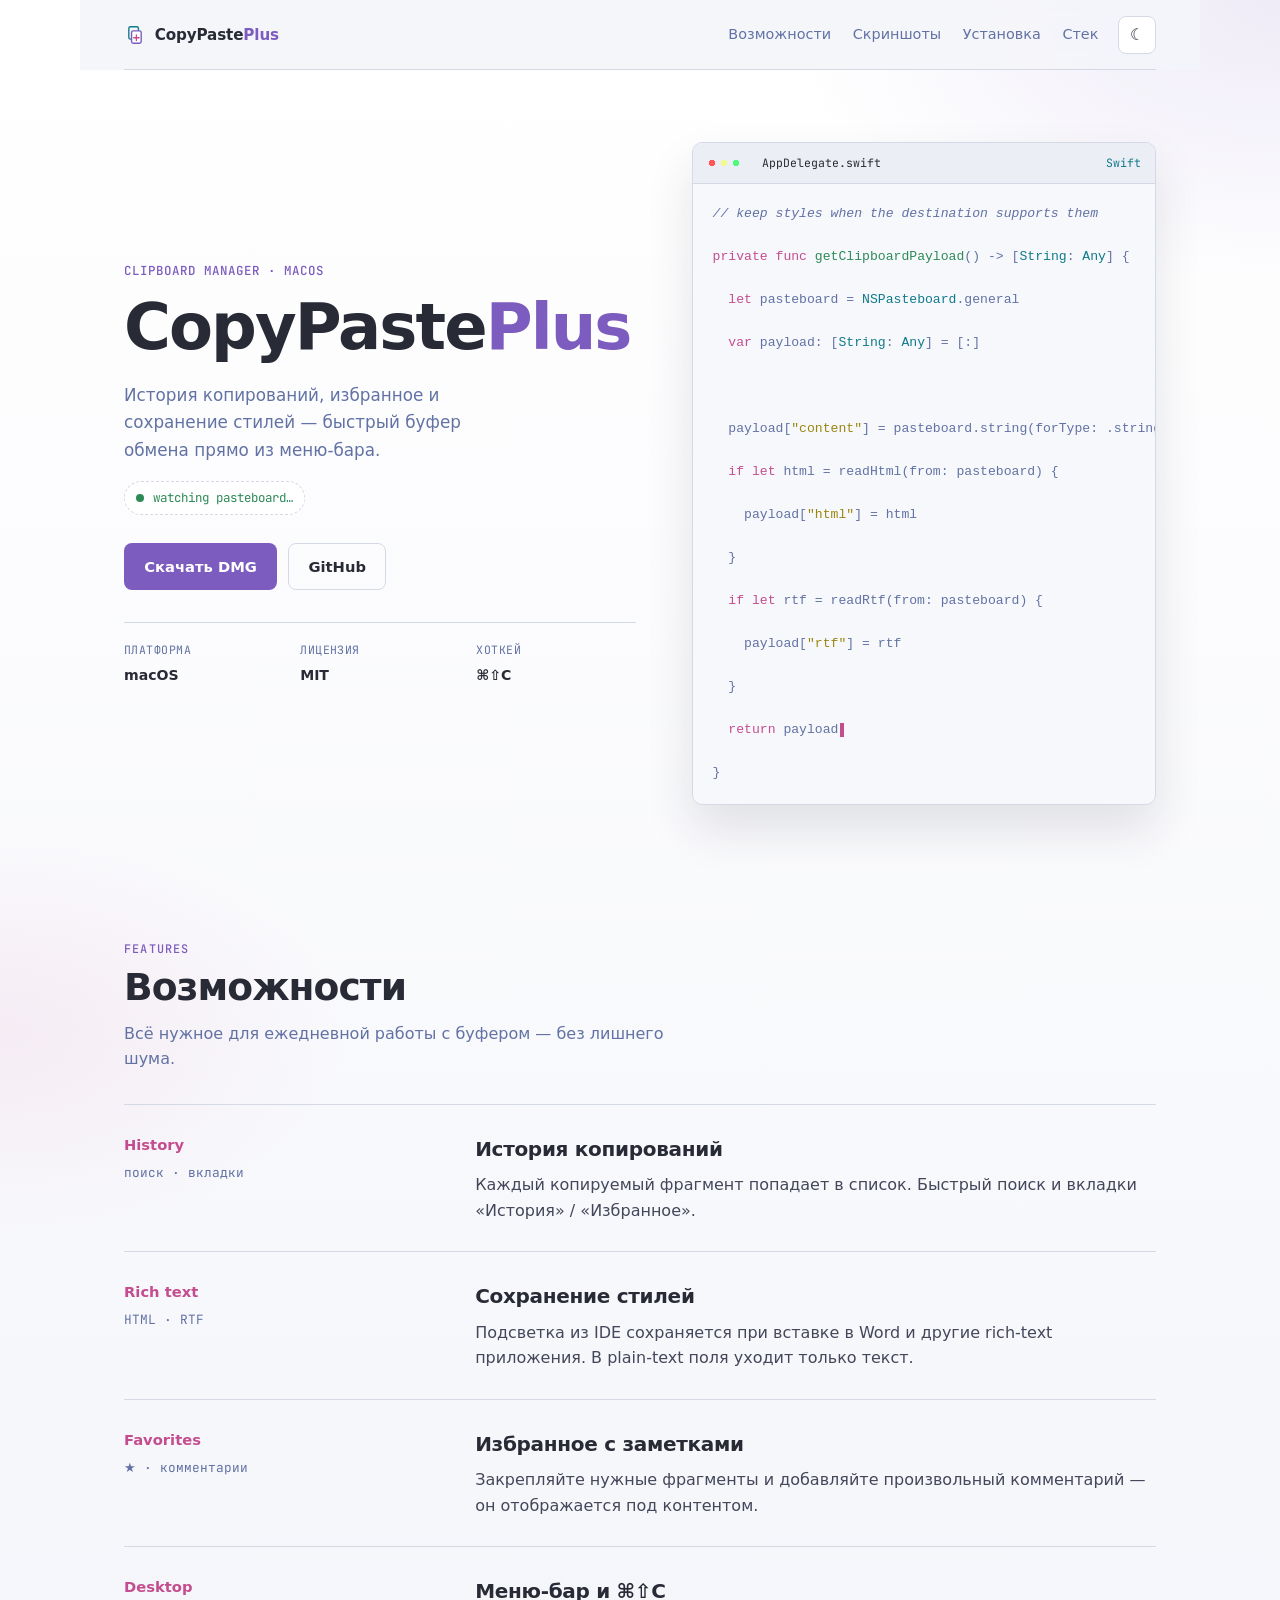
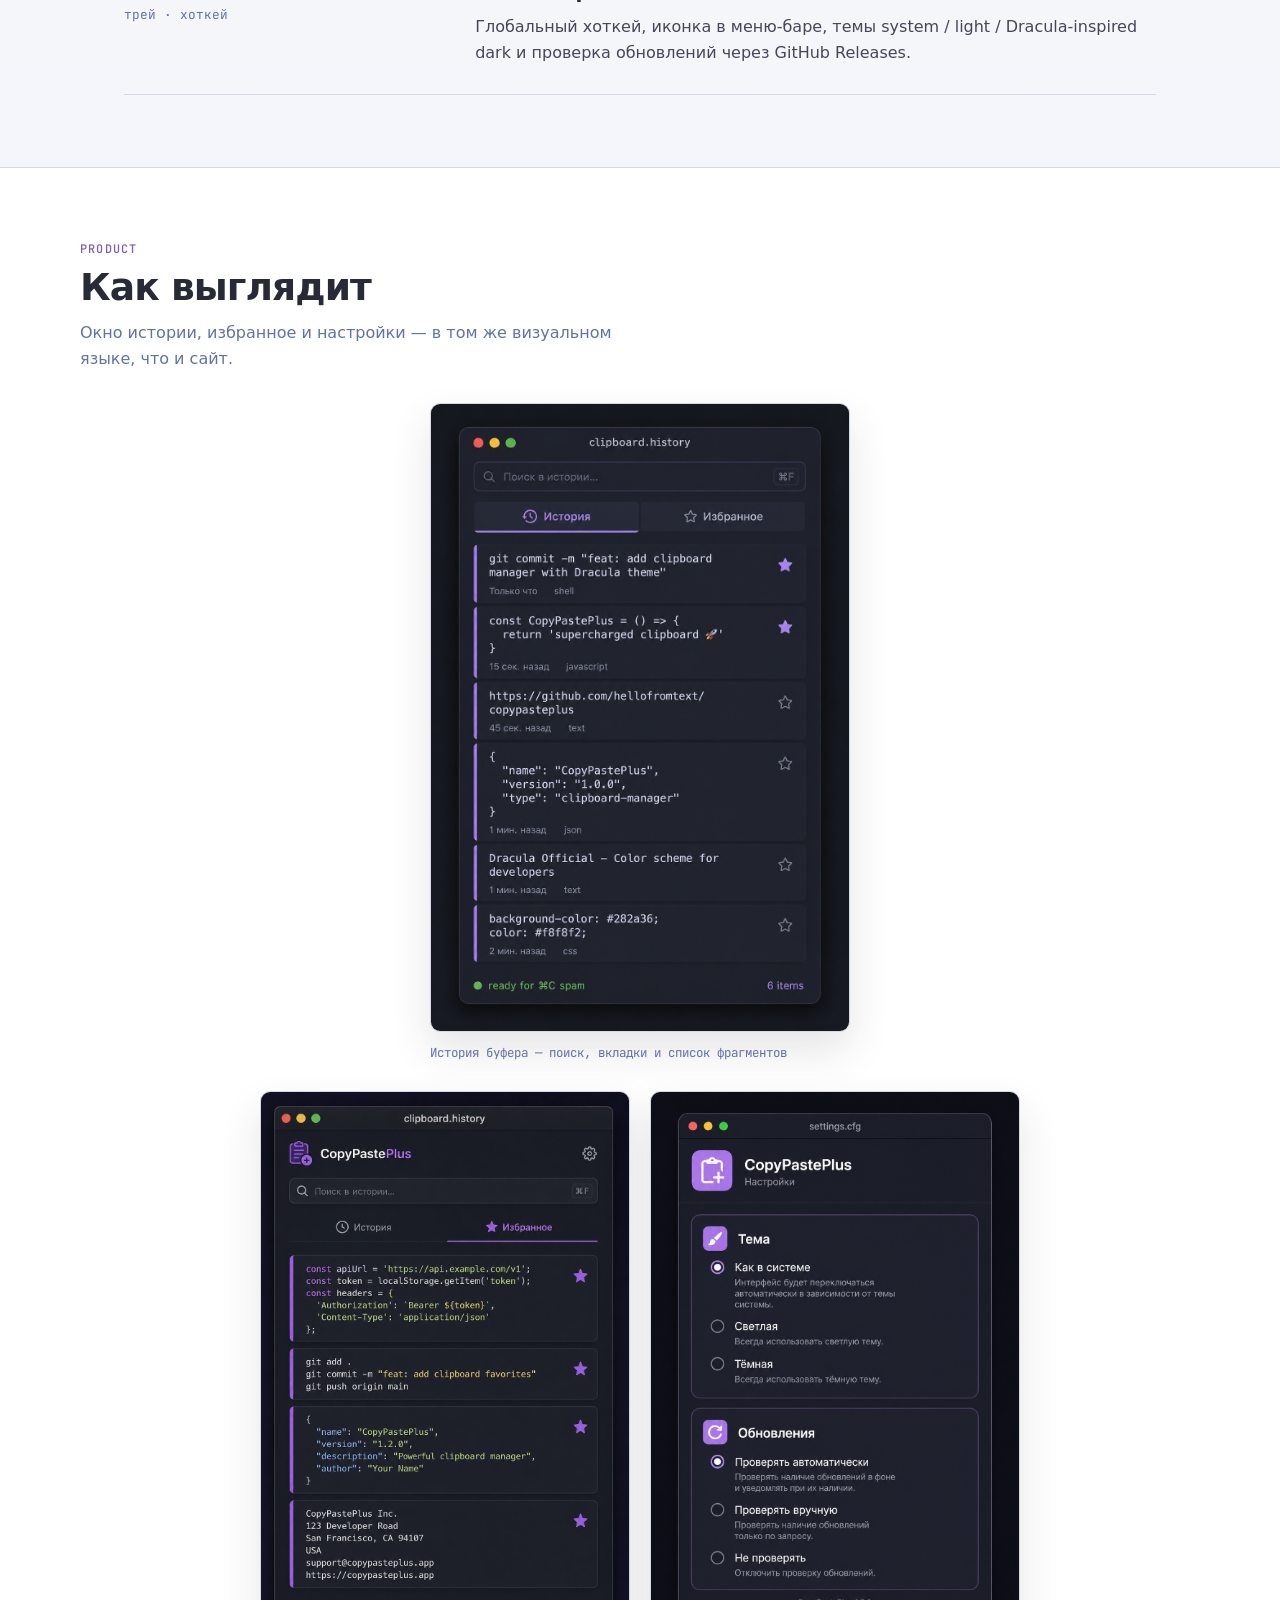
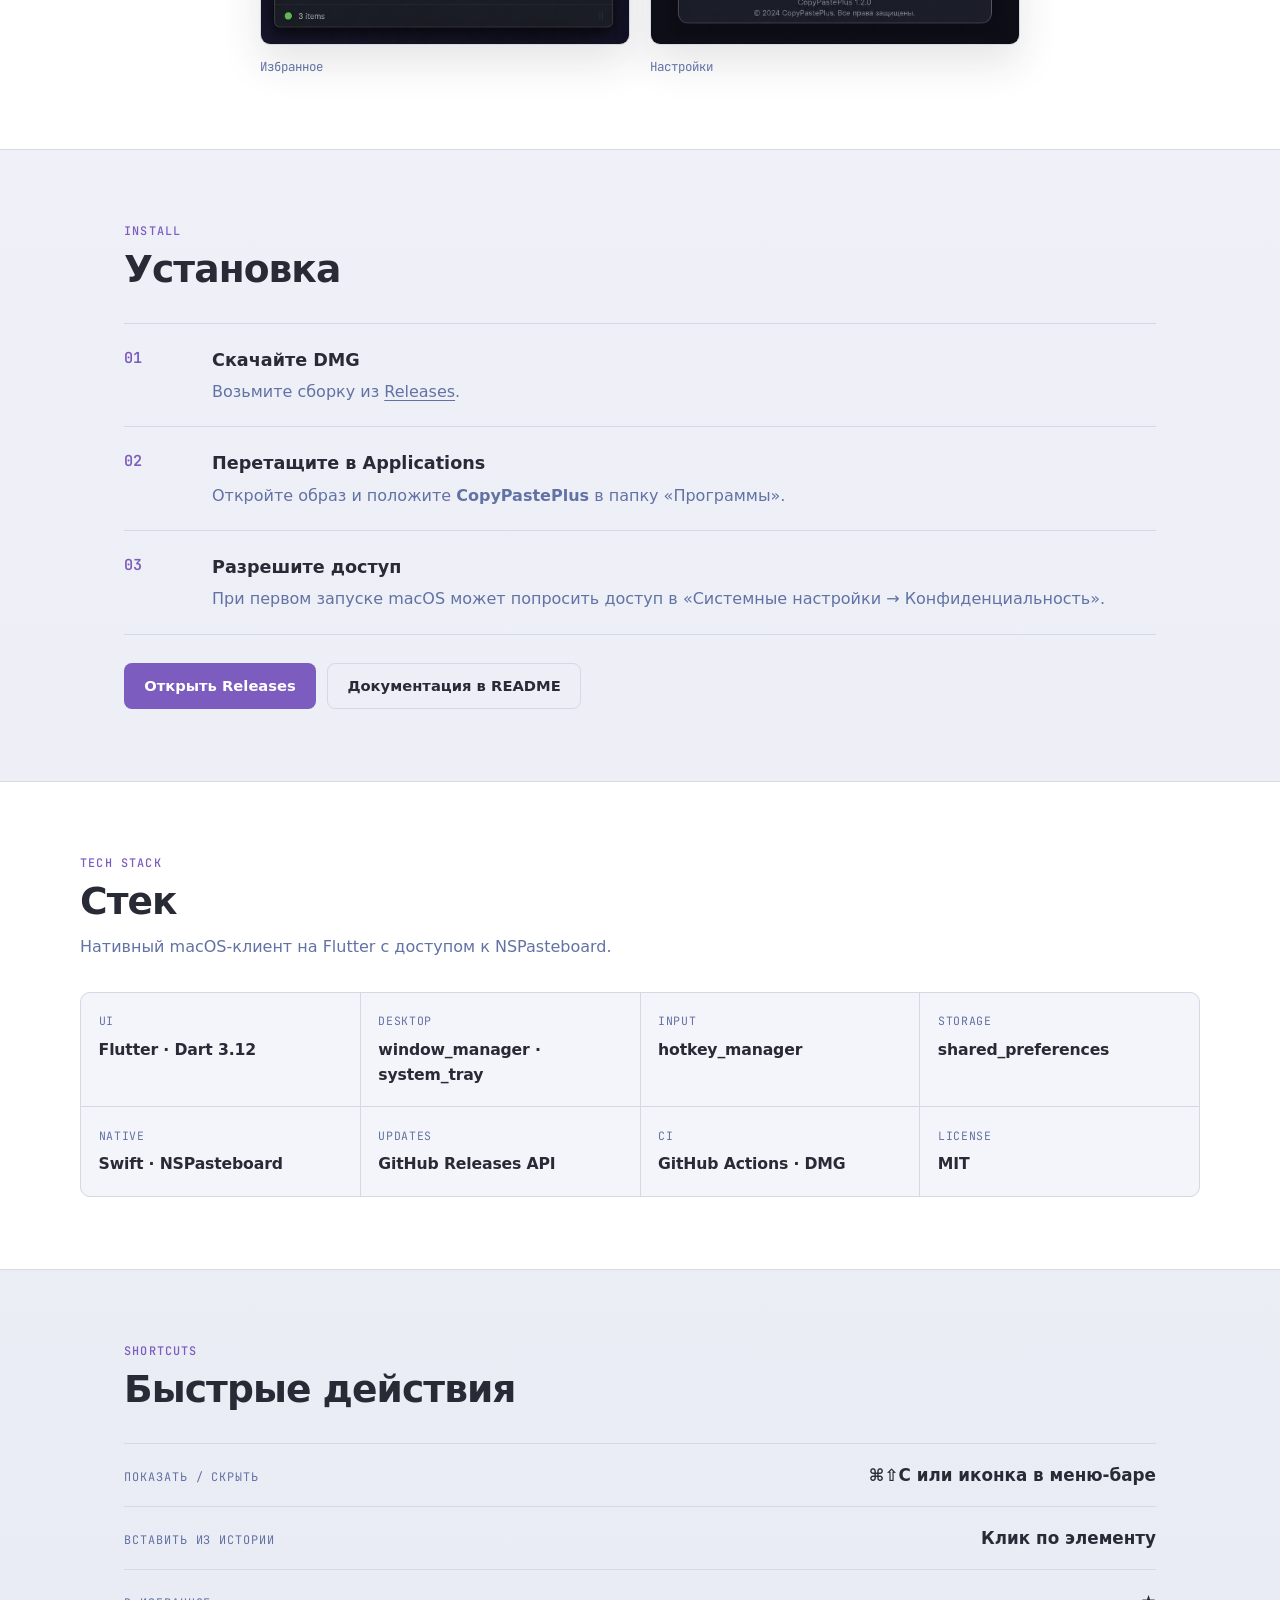
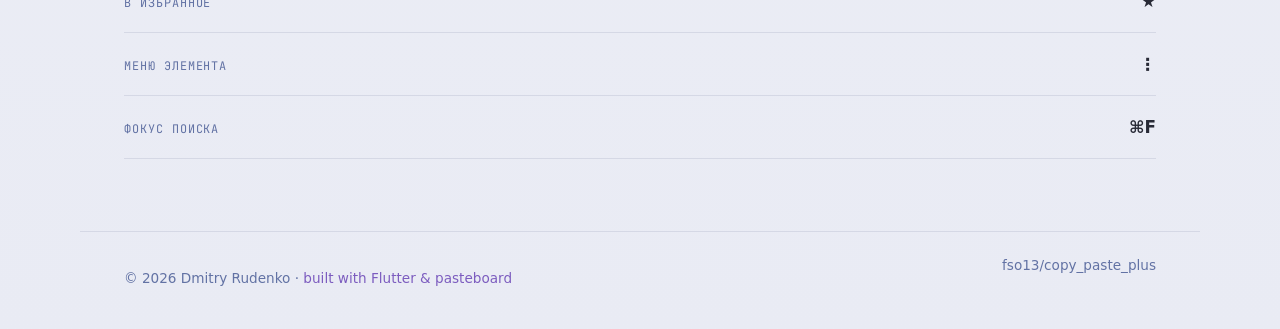
==== docs/index.html @ 1ab0fdf6 "add pages" ====
<!DOCTYPE html>
<html lang="ru">
<head>
  <meta charset="UTF-8" />
  <meta name="viewport" content="width=device-width, initial-scale=1.0" />
  <meta name="description" content="CopyPastePlus — менеджер буфера обмена для macOS: история, избранное, стили HTML/RTF, хоткей и трей." />
  <meta name="theme-color" content="#282a36" id="theme-color-meta" />
  <meta property="og:title" content="CopyPastePlus" />
  <meta property="og:description" content="Менеджер буфера обмена для macOS с историей, избранным и сохранением стилей." />
  <meta property="og:image" content="screenshots/app-icon.png" />
  <title>CopyPastePlus — clipboard manager for macOS</title>
  <script>
    (() => {
      const saved = localStorage.getItem("theme");
      const prefersLight = window.matchMedia("(prefers-color-scheme: light)").matches;
      const theme = saved === "light" || saved === "dark" ? saved : prefersLight ? "light" : "dark";
      document.documentElement.setAttribute("data-theme", theme);
    })();
  </script>
  <link rel="preconnect" href="https://resources.jetbrains.com" crossorigin />
  <link rel="preconnect" href="https://fonts.googleapis.com" />
  <link rel="preconnect" href="https://fonts.gstatic.com" crossorigin />
  <link href="https://fonts.googleapis.com/css2?family=JetBrains+Mono:wght@400;500&display=swap" rel="stylesheet" />
  <link rel="icon" href="screenshots/app-icon.png" type="image/png" />
  <link rel="stylesheet" href="styles.css" />
</head>
<body>
  <header class="site-header">
    <a class="logo" href="#top" aria-label="CopyPastePlus">
      <span class="logo-mark" aria-hidden="true">
        <svg viewBox="0 0 32 32" width="22" height="22" fill="none">
          <rect x="7" y="4" width="14" height="18" rx="2.5" stroke="currentColor" stroke-width="2"/>
          <rect x="11" y="10" width="14" height="18" rx="2.5" fill="var(--bg-elevated)" stroke="var(--accent)" stroke-width="2"/>
          <path d="M18 16v8M14 20h8" stroke="var(--accent-pink)" stroke-width="2" stroke-linecap="round"/>
        </svg>
      </span>
      <span class="logo-text">CopyPaste<span class="logo-plus">Plus</span></span>
    </a>
    <div class="header-actions">
      <nav class="nav" aria-label="Основная навигация">
        <a href="#features">Возможности</a>
        <a href="#screens">Скриншоты</a>
        <a href="#install">Установка</a>
        <a href="#stack">Стек</a>
      </nav>
      <button type="button" class="theme-toggle" id="theme-toggle" aria-label="Переключить тему" title="Тема">
        <span class="theme-toggle__icon theme-toggle__icon--sun" aria-hidden="true">☀</span>
        <span class="theme-toggle__icon theme-toggle__icon--moon" aria-hidden="true">☾</span>
      </button>
    </div>
  </header>

  <main id="top">
    <section class="hero" aria-label="CopyPastePlus">
      <div class="hero-copy">
        <p class="hero-role">Clipboard manager · macOS</p>
        <h1 class="hero-name" data-text="CopyPastePlus">
          CopyPaste<span class="hero-plus">Plus</span>
        </h1>
        <p class="hero-lead">
          История копирований, избранное и сохранение стилей — быстрый буфер обмена
          прямо из меню-бара.
        </p>
        <p class="hero-status" aria-live="polite">
          <span class="status-dot" aria-hidden="true"></span>
          <span id="status-text">watching pasteboard…</span>
        </p>
        <div class="hero-actions">
          <a class="btn btn-primary" href="https://github.com/fso13/copy_paste_plus/releases/latest">
            Скачать DMG
          </a>
          <a class="btn btn-ghost" href="https://github.com/fso13/copy_paste_plus" target="_blank" rel="noopener noreferrer">
            GitHub
          </a>
        </div>
        <ul class="hero-meta">
          <li><span>Платформа</span><strong>macOS</strong></li>
          <li><span>Лицензия</span><strong>MIT</strong></li>
          <li><span>Хоткей</span><strong>⌘⇧C</strong></li>
        </ul>
      </div>

      <aside class="hero-panel" aria-hidden="true">
        <div class="panel-bar">
          <span class="panel-dots"></span>
          <span class="panel-file">AppDelegate.swift</span>
          <span class="panel-lang">Swift</span>
        </div>
        <pre class="hero-code"><code><span class="c-line"><span class="c-cmt">// keep styles when the destination supports them</span></span>
<span class="c-line"><span class="c-kw">private func</span> <span class="c-fn">getClipboardPayload</span>() -&gt; [<span class="c-type">String</span>: <span class="c-type">Any</span>] {</span>
<span class="c-line">  <span class="c-kw">let</span> pasteboard = <span class="c-type">NSPasteboard</span>.general</span>
<span class="c-line">  <span class="c-kw">var</span> payload: [<span class="c-type">String</span>: <span class="c-type">Any</span>] = [:]</span>
<span class="c-line"></span>
<span class="c-line">  payload[<span class="c-str">"content"</span>] = pasteboard.string(forType: .string) ?? <span class="c-str">""</span></span>
<span class="c-line">  <span class="c-kw">if let</span> html = readHtml(from: pasteboard) {</span>
<span class="c-line">    payload[<span class="c-str">"html"</span>] = html</span>
<span class="c-line">  }</span>
<span class="c-line">  <span class="c-kw">if let</span> rtf = readRtf(from: pasteboard) {</span>
<span class="c-line">    payload[<span class="c-str">"rtf"</span>] = rtf</span>
<span class="c-line">  }</span>
<span class="c-line">  <span class="c-kw">return</span> payload<span class="c-cursor"></span></span>
<span class="c-line">}</span></code></pre>
      </aside>
    </section>

    <section id="features" class="section">
      <div class="section-head">
        <p class="eyebrow">Features</p>
        <h2>Возможности</h2>
        <p class="section-lead">Всё нужное для ежедневной работы с буфером — без лишнего шума.</p>
      </div>

      <ol class="timeline">
        <li class="job reveal">
          <div class="job-meta">
            <span class="job-role">History</span>
            <time>поиск · вкладки</time>
          </div>
          <div class="job-body">
            <h3>История копирований</h3>
            <p>Каждый копируемый фрагмент попадает в список. Быстрый поиск и вкладки «История» / «Избранное».</p>
          </div>
        </li>
        <li class="job reveal">
          <div class="job-meta">
            <span class="job-role">Rich text</span>
            <time>HTML · RTF</time>
          </div>
          <div class="job-body">
            <h3>Сохранение стилей</h3>
            <p>Подсветка из IDE сохраняется при вставке в Word и другие rich-text приложения. В plain-text поля уходит только текст.</p>
          </div>
        </li>
        <li class="job reveal">
          <div class="job-meta">
            <span class="job-role">Favorites</span>
            <time>★ · комментарии</time>
          </div>
          <div class="job-body">
            <h3>Избранное с заметками</h3>
            <p>Закрепляйте нужные фрагменты и добавляйте произвольный комментарий — он отображается под контентом.</p>
          </div>
        </li>
        <li class="job reveal">
          <div class="job-meta">
            <span class="job-role">Desktop</span>
            <time>трей · хоткей</time>
          </div>
          <div class="job-body">
            <h3>Меню-бар и ⌘⇧C</h3>
            <p>Глобальный хоткей, иконка в меню-баре, темы system / light / Dracula-inspired dark и проверка обновлений через GitHub Releases.</p>
          </div>
        </li>
      </ol>
    </section>

    <section id="screens" class="section section-shots">
      <div class="section-inner">
        <div class="section-head">
          <p class="eyebrow">Product</p>
          <h2>Как выглядит</h2>
          <p class="section-lead">Окно истории, избранное и настройки — в том же визуальном языке, что и сайт.</p>
        </div>

        <figure class="shot shot-hero reveal">
          <img src="screenshots/main-history.png" alt="Окно истории буфера обмена CopyPastePlus" width="720" height="900" loading="lazy" />
          <figcaption>История буфера — поиск, вкладки и список фрагментов</figcaption>
        </figure>

        <div class="shot-row">
          <figure class="shot reveal">
            <img src="screenshots/favorites.png" alt="Вкладка избранного" width="480" height="600" loading="lazy" />
            <figcaption>Избранное</figcaption>
          </figure>
          <figure class="shot reveal">
            <img src="screenshots/settings.png" alt="Окно настроек" width="480" height="600" loading="lazy" />
            <figcaption>Настройки</figcaption>
          </figure>
        </div>
      </div>
    </section>

    <section id="install" class="section">
      <div class="section-head">
        <p class="eyebrow">Install</p>
        <h2>Установка</h2>
      </div>
      <ol class="install-steps reveal">
        <li>
          <span class="step-num">01</span>
          <div>
            <h3>Скачайте DMG</h3>
            <p>Возьмите сборку из <a href="https://github.com/fso13/copy_paste_plus/releases/latest">Releases</a>.</p>
          </div>
        </li>
        <li>
          <span class="step-num">02</span>
          <div>
            <h3>Перетащите в Applications</h3>
            <p>Откройте образ и положите <strong>CopyPastePlus</strong> в папку «Программы».</p>
          </div>
        </li>
        <li>
          <span class="step-num">03</span>
          <div>
            <h3>Разрешите доступ</h3>
            <p>При первом запуске macOS может попросить доступ в «Системные настройки → Конфиденциальность».</p>
          </div>
        </li>
      </ol>
      <div class="install-actions reveal">
        <a class="btn btn-primary" href="https://github.com/fso13/copy_paste_plus/releases/latest">Открыть Releases</a>
        <a class="btn btn-ghost" href="https://github.com/fso13/copy_paste_plus#readme">Документация в README</a>
      </div>
    </section>

    <section id="stack" class="section section-stack">
      <div class="section-inner">
        <div class="section-head">
          <p class="eyebrow">Tech stack</p>
          <h2>Стек</h2>
          <p class="section-lead">Нативный macOS-клиент на Flutter с доступом к NSPasteboard.</p>
        </div>
        <ul class="stack-grid reveal">
          <li><span>UI</span><strong>Flutter · Dart 3.12</strong></li>
          <li><span>Desktop</span><strong>window_manager · system_tray</strong></li>
          <li><span>Input</span><strong>hotkey_manager</strong></li>
          <li><span>Storage</span><strong>shared_preferences</strong></li>
          <li><span>Native</span><strong>Swift · NSPasteboard</strong></li>
          <li><span>Updates</span><strong>GitHub Releases API</strong></li>
          <li><span>CI</span><strong>GitHub Actions · DMG</strong></li>
          <li><span>License</span><strong>MIT</strong></li>
        </ul>
      </div>
    </section>

    <section id="usage" class="section">
      <div class="section-head">
        <p class="eyebrow">Shortcuts</p>
        <h2>Быстрые действия</h2>
      </div>
      <ul class="contacts reveal">
        <li><span>Показать / скрыть</span><strong>⌘⇧C или иконка в меню-баре</strong></li>
        <li><span>Вставить из истории</span><strong>Клик по элементу</strong></li>
        <li><span>В избранное</span><strong>★</strong></li>
        <li><span>Меню элемента</span><strong>⋮</strong></li>
        <li><span>Фокус поиска</span><strong>⌘F</strong></li>
      </ul>
    </section>
  </main>

  <footer class="site-footer">
    <p>
      © <span id="year"></span> Dmitry Rudenko ·
      <span class="footer-joke">built with Flutter &amp; pasteboard</span>
    </p>
    <a href="https://github.com/fso13/copy_paste_plus" target="_blank" rel="noopener noreferrer">
      fso13/copy_paste_plus
    </a>
  </footer>

  <div id="toast" class="toast" role="status" aria-live="polite" hidden></div>
  <div class="fun-layer" aria-hidden="true">
    <span class="bat b1">🦇</span>
    <span class="bat b2">🦇</span>
  </div>

  <script src="script.js"></script>
</body>
</html>
---- docs/styles.css ----
/* JetBrains Sans — same source as fso13 */
@font-face {
  font-family: "JetBrains Sans";
  src:
    url("https://resources.jetbrains.com/storage/jetbrains-sans/google-fonts/v1.309/webfonts/JetBrainsSans-Regular.woff2") format("woff2"),
    url("https://resources.jetbrains.com/storage/jetbrains-sans/google-fonts/v1.309/webfonts/JetBrainsSans-Regular.woff") format("woff");
  font-weight: 400;
  font-style: normal;
  font-display: swap;
}

@font-face {
  font-family: "JetBrains Sans";
  src:
    url("https://resources.jetbrains.com/storage/jetbrains-sans/google-fonts/v1.309/webfonts/JetBrainsSans-SemiBold.woff2") format("woff2"),
    url("https://resources.jetbrains.com/storage/jetbrains-sans/google-fonts/v1.309/webfonts/JetBrainsSans-SemiBold.woff") format("woff");
  font-weight: 600;
  font-style: normal;
  font-display: swap;
}

@font-face {
  font-family: "JetBrains Sans";
  src:
    url("https://resources.jetbrains.com/storage/jetbrains-sans/google-fonts/v1.309/variable/JetBrainsSans[wght].woff2") format("woff2-variations"),
    url("https://resources.jetbrains.com/storage/jetbrains-sans/google-fonts/v1.309/variable/JetBrainsSans[wght].woff2") format("woff2");
  font-weight: 100 900;
  font-style: normal;
  font-display: swap;
}

:root,
[data-theme="dark"] {
  --bg: #282a36;
  --bg-elevated: #21222c;
  --bg-soft: #2d303e;
  --bg-deep: #21222c;
  --current: #44475a;
  --ink: #f8f8f2;
  --muted: #6272a4;
  --muted-bright: #c7cce0;
  --accent: #bd93f9;
  --accent-hover: #cbb2f9;
  --accent-pink: #ff79c6;
  --cyan: #8be9fd;
  --green: #50fa7b;
  --line: #44475a;
  --code-bg: #21222c;
  --code-bar: #191a21;
  --code-ink: #f8f8f2;
  --code-muted: #6272a4;
  --code-kw: #ff79c6;
  --code-type: #8be9fd;
  --code-fn: #50fa7b;
  --code-str: #f1fa8c;
  --header-bg: rgba(40, 42, 54, 0.88);
  --status-bg: rgba(33, 34, 44, 0.7);
  --toast-bg: rgba(33, 34, 44, 0.96);
  --btn-on-accent: #282a36;
  --glow-accent: rgba(189, 147, 249, 0.12);
  --glow-pink: rgba(255, 121, 198, 0.08);
  --shadow: rgba(0, 0, 0, 0.35);
  --font: "JetBrains Sans", system-ui, -apple-system, "Segoe UI", sans-serif;
  --font-mono: "JetBrains Mono", ui-monospace, monospace;
  --max: 1120px;
  --pad: clamp(1.25rem, 4vw, 2.75rem);
  --radius: 10px;
  color-scheme: dark;
}

[data-theme="light"] {
  --bg: #f4f5fa;
  --bg-elevated: #ffffff;
  --bg-soft: #ffffff;
  --bg-deep: #e9ebf4;
  --current: #d5d8e5;
  --ink: #282a36;
  --muted: #6272a4;
  --muted-bright: #44475a;
  --accent: #7c5cbf;
  --accent-hover: #6b4db0;
  --accent-pink: #c44d8f;
  --cyan: #0f7a8a;
  --green: #2d8a57;
  --line: #d5d8e5;
  --code-bg: #f7f8fc;
  --code-bar: #eceef5;
  --code-ink: #282a36;
  --code-muted: #6272a4;
  --code-kw: #c44d8f;
  --code-type: #0f7a8a;
  --code-fn: #2d8a57;
  --code-str: #9a8610;
  --header-bg: rgba(244, 245, 250, 0.9);
  --status-bg: rgba(255, 255, 255, 0.85);
  --toast-bg: rgba(255, 255, 255, 0.96);
  --btn-on-accent: #ffffff;
  --glow-accent: rgba(124, 92, 191, 0.12);
  --glow-pink: rgba(196, 77, 143, 0.08);
  --shadow: rgba(40, 42, 54, 0.12);
  color-scheme: light;
}

*,
*::before,
*::after {
  box-sizing: border-box;
}

html {
  scroll-behavior: smooth;
}

body {
  margin: 0;
  min-height: 100vh;
  color: var(--ink);
  font-family: var(--font);
  font-size: 16px;
  line-height: 1.6;
  background:
    radial-gradient(900px 520px at 100% 0%, var(--glow-accent), transparent 55%),
    radial-gradient(700px 420px at 0% 20%, var(--glow-pink), transparent 50%),
    linear-gradient(180deg, var(--bg-soft) 0%, var(--bg) 35%, var(--bg-deep) 100%);
  overflow-x: hidden;
  transition: background 0.25s ease, color 0.25s ease;
}

a {
  color: inherit;
  text-decoration-thickness: 1px;
  text-underline-offset: 0.18em;
  transition: color 0.2s ease, background 0.2s ease, border-color 0.2s ease;
}

a:hover {
  color: var(--accent);
}

img {
  max-width: 100%;
  height: auto;
  display: block;
}

.site-header {
  position: sticky;
  top: 0;
  z-index: 20;
  display: flex;
  align-items: center;
  justify-content: space-between;
  gap: 1rem;
  width: min(100%, var(--max));
  margin: 0 auto;
  padding: 1rem var(--pad);
  background: var(--header-bg);
  backdrop-filter: blur(10px);
}

.site-header::after {
  content: "";
  position: absolute;
  left: var(--pad);
  right: var(--pad);
  bottom: 0;
  height: 1px;
  background: var(--line);
}

.header-actions {
  display: flex;
  align-items: center;
  gap: 0.85rem 1.25rem;
  flex-wrap: wrap;
  justify-content: flex-end;
}

.logo {
  display: inline-flex;
  align-items: center;
  gap: 0.55rem;
  font-weight: 700;
  font-size: 0.95rem;
  letter-spacing: -0.01em;
  text-decoration: none;
  transition: color 0.2s ease, text-shadow 0.2s ease;
}

.logo:hover {
  color: var(--accent-pink);
  text-shadow: 0 0 18px rgba(255, 121, 198, 0.35);
}

.logo-mark {
  color: var(--cyan);
  display: inline-flex;
}

.logo-plus,
.hero-plus {
  color: var(--accent);
}

.nav {
  display: flex;
  flex-wrap: wrap;
  gap: 0.35rem 1.35rem;
}

.nav a {
  text-decoration: none;
  color: var(--muted);
  font-size: 0.9rem;
  font-weight: 500;
}

.nav a:hover {
  color: var(--ink);
}

.theme-toggle {
  display: inline-flex;
  align-items: center;
  justify-content: center;
  width: 2.35rem;
  height: 2.35rem;
  border: 1px solid var(--line);
  border-radius: 8px;
  background: var(--bg-elevated);
  color: var(--ink);
  cursor: pointer;
  transition: border-color 0.2s ease, color 0.2s ease, transform 0.2s ease;
}

.theme-toggle:hover {
  border-color: var(--accent);
  color: var(--accent);
  transform: translateY(-1px);
}

.theme-toggle__icon {
  font-size: 1rem;
  line-height: 1;
}

[data-theme="dark"] .theme-toggle__icon--moon,
[data-theme="light"] .theme-toggle__icon--sun {
  display: none;
}

.hero {
  width: min(100%, var(--max));
  margin: 0 auto;
  min-height: min(86vh, 760px);
  display: grid;
  grid-template-columns: minmax(0, 1.05fr) minmax(0, 0.95fr);
  gap: clamp(2rem, 5vw, 3.5rem);
  align-items: center;
  padding: clamp(3rem, 8vh, 5.5rem) var(--pad) clamp(3rem, 7vh, 5rem);
}

.hero-copy {
  animation: rise-in 0.75s cubic-bezier(0.22, 1, 0.36, 1) both;
}

.hero-role {
  margin: 0 0 0.85rem;
  color: var(--accent);
  font-family: var(--font-mono);
  font-size: 0.78rem;
  font-weight: 500;
  letter-spacing: 0.08em;
  text-transform: uppercase;
}

.hero-name {
  margin: 0;
  font-size: clamp(2.4rem, 5.4vw, 4rem);
  font-weight: 700;
  line-height: 1.05;
  letter-spacing: -0.03em;
  cursor: default;
}

.hero-name.is-glitch {
  animation: name-glitch 0.45s steps(2, end) infinite;
  text-shadow:
    2px 0 var(--accent-pink),
    -2px 0 var(--cyan);
}

.hero-lead {
  margin: 1.25rem 0 0;
  max-width: 38ch;
  color: var(--muted);
  font-size: 1.05rem;
  line-height: 1.65;
}

.hero-status {
  display: inline-flex;
  align-items: center;
  gap: 0.55rem;
  margin: 1rem 0 0;
  padding: 0.4rem 0.7rem;
  border: 1px dashed var(--current);
  border-radius: 999px;
  background: var(--status-bg);
  color: var(--green);
  font-family: var(--font-mono);
  font-size: 0.78rem;
}

.status-dot {
  width: 0.5rem;
  height: 0.5rem;
  border-radius: 50%;
  background: var(--green);
  box-shadow: 0 0 0 0 rgba(80, 250, 123, 0.55);
  animation: pulse-dot 1.6s ease-out infinite;
}

#status-text {
  transition: opacity 0.18s ease, transform 0.18s ease;
}

#status-text.is-swap {
  opacity: 0;
  transform: translateY(4px);
}

.hero-actions {
  display: flex;
  flex-wrap: wrap;
  gap: 0.7rem;
  margin-top: 1.75rem;
}

.btn {
  display: inline-flex;
  align-items: center;
  justify-content: center;
  min-height: 2.7rem;
  padding: 0.65rem 1.2rem;
  border: 1px solid transparent;
  border-radius: 8px;
  font-family: inherit;
  font-size: 0.92rem;
  font-weight: 600;
  text-decoration: none;
}

.btn-primary {
  background: var(--accent);
  color: var(--btn-on-accent);
  transition: transform 0.2s ease, background 0.2s ease, box-shadow 0.2s ease;
}

.btn-primary:hover {
  background: var(--accent-hover);
  color: var(--btn-on-accent);
  transform: translateY(-2px);
  box-shadow: 0 8px 24px var(--glow-accent);
}

.btn-ghost {
  border-color: var(--line);
  color: var(--ink);
  background: transparent;
  transition: transform 0.2s ease, border-color 0.2s ease, color 0.2s ease;
}

.btn-ghost:hover {
  border-color: var(--accent-pink);
  color: var(--accent-pink);
  transform: translateY(-2px);
}

.hero-meta {
  list-style: none;
  margin: 2rem 0 0;
  padding: 1.15rem 0 0;
  display: grid;
  grid-template-columns: repeat(3, minmax(0, 1fr));
  gap: 1rem;
  border-top: 1px solid var(--line);
}

.hero-meta li {
  display: flex;
  flex-direction: column;
  gap: 0.25rem;
}

.hero-meta span {
  color: var(--muted);
  font-size: 0.72rem;
  font-family: var(--font-mono);
  letter-spacing: 0.04em;
  text-transform: uppercase;
}

.hero-meta strong {
  font-size: 0.88rem;
  font-weight: 600;
}

.hero-panel {
  border: 1px solid var(--current);
  border-radius: var(--radius);
  background: var(--code-bg);
  overflow: hidden;
  box-shadow: 0 24px 48px var(--shadow);
  animation: rise-in 0.85s cubic-bezier(0.22, 1, 0.36, 1) 0.08s both;
  transition: border-color 0.25s ease, box-shadow 0.25s ease;
}

.hero-panel:hover {
  border-color: var(--accent);
  box-shadow: 0 24px 48px rgba(189, 147, 249, 0.18);
}

.panel-bar {
  display: flex;
  align-items: center;
  gap: 0.75rem;
  padding: 0.7rem 0.9rem;
  background: var(--code-bar);
  border-bottom: 1px solid var(--current);
  color: var(--code-muted);
  font-family: var(--font-mono);
  font-size: 0.72rem;
}

.panel-dots {
  width: 42px;
  height: 8px;
  border-radius: 999px;
  background:
    radial-gradient(circle at 4px 50%, #ff5555 3px, transparent 3.5px),
    radial-gradient(circle at 16px 50%, #f1fa8c 3px, transparent 3.5px),
    radial-gradient(circle at 28px 50%, #50fa7b 3px, transparent 3.5px);
  flex: 0 0 auto;
}

.panel-file {
  color: var(--code-ink);
  flex: 1 1 auto;
  white-space: nowrap;
  overflow: hidden;
  text-overflow: ellipsis;
}

.panel-lang {
  color: var(--code-type);
  flex: 0 0 auto;
}

.hero-code {
  margin: 0;
  padding: 1.15rem 1.2rem 1.35rem;
  color: var(--code-muted);
  font-family: var(--font-mono);
  font-size: clamp(0.7rem, 1.05vw, 0.82rem);
  line-height: 1.6;
  white-space: pre;
  overflow: auto;
}

.c-line {
  display: block;
  min-height: 1.6em;
}

.c-kw { color: var(--code-kw); }
.c-type { color: var(--code-type); }
.c-fn { color: var(--code-fn); }
.c-str { color: var(--code-str); }
.c-cmt { color: var(--code-muted); font-style: italic; }

.c-cursor {
  display: inline-block;
  width: 0.55ch;
  height: 1.05em;
  margin-left: 0.15ch;
  vertical-align: text-bottom;
  background: var(--accent-pink);
  animation: blink 1s step-end infinite;
}

.section {
  width: min(100%, var(--max));
  margin: 0 auto;
  padding: clamp(3.25rem, 8vh, 5.25rem) var(--pad);
}

.section-head {
  margin-bottom: 2rem;
  max-width: 36rem;
}

.eyebrow {
  margin: 0 0 0.45rem;
  color: var(--accent);
  font-family: var(--font-mono);
  font-size: 0.74rem;
  font-weight: 500;
  letter-spacing: 0.1em;
  text-transform: uppercase;
}

.section-head h2 {
  margin: 0;
  font-size: clamp(1.7rem, 3.4vw, 2.35rem);
  font-weight: 700;
  letter-spacing: -0.025em;
  line-height: 1.15;
}

.section-lead {
  margin: 0.7rem 0 0;
  color: var(--muted);
  font-size: 1rem;
}

.timeline {
  list-style: none;
  margin: 0;
  padding: 0;
  border-top: 1px solid var(--line);
}

.job {
  display: grid;
  grid-template-columns: minmax(11rem, 0.75fr) 1.6fr;
  gap: 1.25rem 2rem;
  padding: 1.75rem 0;
  border-bottom: 1px solid var(--line);
}

.job-meta {
  display: flex;
  flex-direction: column;
  gap: 0.4rem;
}

.job-meta time {
  color: var(--muted);
  font-family: var(--font-mono);
  font-size: 0.8rem;
}

.job-role {
  color: var(--accent-pink);
  font-size: 0.92rem;
  font-weight: 600;
}

.job-body h3 {
  margin: 0 0 0.45rem;
  font-size: 1.25rem;
  font-weight: 700;
  letter-spacing: -0.015em;
}

.job-body > p {
  margin: 0;
  color: var(--muted-bright);
}

.section-shots {
  width: 100%;
  max-width: none;
  background: var(--bg-elevated);
  border-block: 1px solid var(--line);
}

.section-inner {
  width: min(100%, var(--max));
  margin: 0 auto;
}

.shot {
  margin: 0;
}

.shot img {
  width: 100%;
  border: 1px solid var(--line);
  border-radius: var(--radius);
  background: var(--bg);
  box-shadow: 0 18px 40px var(--shadow);
}

.shot figcaption {
  margin-top: 0.7rem;
  color: var(--muted);
  font-family: var(--font-mono);
  font-size: 0.78rem;
}

.shot-hero {
  max-width: 420px;
  margin-inline: auto;
}

.shot-row {
  margin-top: 1.75rem;
  display: grid;
  grid-template-columns: repeat(2, minmax(0, 1fr));
  gap: 1.25rem;
  max-width: 760px;
  margin-inline: auto;
}

.install-steps {
  list-style: none;
  margin: 0;
  padding: 0;
  border-top: 1px solid var(--line);
}

.install-steps li {
  display: grid;
  grid-template-columns: 4rem 1fr;
  gap: 1rem 1.5rem;
  padding: 1.35rem 0;
  border-bottom: 1px solid var(--line);
}

.step-num {
  color: var(--accent);
  font-family: var(--font-mono);
  font-size: 0.95rem;
  font-weight: 600;
}

.install-steps h3 {
  margin: 0 0 0.35rem;
  font-size: 1.1rem;
}

.install-steps p {
  margin: 0;
  color: var(--muted);
}

.install-actions {
  display: flex;
  flex-wrap: wrap;
  gap: 0.7rem;
  margin-top: 1.75rem;
}

.section-stack {
  width: 100%;
  max-width: none;
  background: var(--bg-elevated);
  border-block: 1px solid var(--line);
}

.stack-grid {
  list-style: none;
  margin: 0;
  padding: 0;
  display: grid;
  grid-template-columns: repeat(4, minmax(0, 1fr));
  gap: 1px;
  background: var(--line);
  border: 1px solid var(--line);
  border-radius: var(--radius);
  overflow: hidden;
}

.stack-grid li {
  padding: 1.2rem 1.1rem;
  background: var(--bg);
  display: flex;
  flex-direction: column;
  gap: 0.4rem;
}

.stack-grid span {
  color: var(--muted);
  font-family: var(--font-mono);
  font-size: 0.72rem;
  letter-spacing: 0.06em;
  text-transform: uppercase;
}

.stack-grid strong {
  font-size: 0.98rem;
  font-weight: 650;
  letter-spacing: -0.01em;
}

.contacts {
  list-style: none;
  margin: 0;
  padding: 0;
  border-top: 1px solid var(--line);
}

.contacts li {
  display: flex;
  flex-wrap: wrap;
  align-items: baseline;
  justify-content: space-between;
  gap: 0.5rem 1.5rem;
  padding: 1.1rem 0;
  border-bottom: 1px solid var(--line);
}

.contacts span {
  color: var(--muted);
  font-family: var(--font-mono);
  font-size: 0.74rem;
  letter-spacing: 0.08em;
  text-transform: uppercase;
}

.contacts strong {
  font-size: 1.05rem;
  font-weight: 650;
}

.site-footer {
  display: flex;
  flex-wrap: wrap;
  justify-content: space-between;
  gap: 0.75rem 1.5rem;
  width: min(100%, var(--max));
  margin: 0 auto;
  padding: 1.4rem var(--pad) 2.4rem;
  color: var(--muted);
  font-size: 0.85rem;
  border-top: 1px solid var(--line);
}

.site-footer a {
  text-decoration: none;
}

.footer-joke {
  color: var(--accent);
}

.toast {
  position: fixed;
  left: 50%;
  bottom: 1.5rem;
  z-index: 40;
  min-width: min(90vw, 280px);
  padding: 0.75rem 1rem;
  border: 1px solid var(--accent);
  border-radius: 10px;
  background: var(--toast-bg);
  color: var(--ink);
  font-family: var(--font-mono);
  font-size: 0.82rem;
  text-align: center;
  transform: translate(-50%, 12px);
  opacity: 0;
  pointer-events: none;
  transition: opacity 0.25s ease, transform 0.25s ease;
}

.toast.is-visible {
  opacity: 1;
  transform: translate(-50%, 0);
}

.fun-layer {
  pointer-events: none;
  position: fixed;
  inset: 0;
  z-index: 30;
  overflow: hidden;
}

.bat {
  position: absolute;
  top: 12%;
  font-size: 1.1rem;
  opacity: 0;
}

.b1 { left: -10%; }
.b2 { left: -14%; top: 22%; }

body.is-party .b1 {
  animation: bat-fly 0.9s ease-out forwards;
}

body.is-party .b2 {
  animation: bat-fly 0.9s ease-out 0.08s forwards;
}

.reveal {
  opacity: 0;
  transform: translateY(16px);
  transition: opacity 0.55s ease, transform 0.55s ease;
}

.reveal.is-visible {
  opacity: 1;
  transform: none;
}

@keyframes rise-in {
  from { opacity: 0; transform: translateY(18px); }
  to { opacity: 1; transform: none; }
}

@keyframes blink {
  50% { opacity: 0; }
}

@keyframes pulse-dot {
  0% { box-shadow: 0 0 0 0 rgba(80, 250, 123, 0.5); }
  70% { box-shadow: 0 0 0 8px rgba(80, 250, 123, 0); }
  100% { box-shadow: 0 0 0 0 rgba(80, 250, 123, 0); }
}

@keyframes name-glitch {
  0% { transform: translate(0); }
  20% { transform: translate(-1px, 1px); }
  40% { transform: translate(1px, -1px); }
  60% { transform: translate(-1px, 0); }
  80% { transform: translate(1px, 1px); }
  100% { transform: translate(0); }
}

@keyframes bat-fly {
  0% { opacity: 0; transform: translate(0, 0) scale(0.8) rotate(-8deg); }
  20% { opacity: 1; }
  100% { opacity: 0; transform: translate(110vw, -18vh) scale(1.15) rotate(12deg); }
}

@media (max-width: 920px) {
  .hero {
    grid-template-columns: 1fr;
    min-height: auto;
  }

  .hero-panel {
    order: -1;
  }

  .hero-meta {
    grid-template-columns: 1fr;
  }

  .job,
  .install-steps li {
    grid-template-columns: 1fr;
    gap: 0.65rem;
  }

  .stack-grid {
    grid-template-columns: 1fr 1fr;
  }
}

@media (max-width: 560px) {
  .site-header {
    align-items: flex-start;
    flex-direction: column;
  }

  .header-actions {
    width: 100%;
    justify-content: space-between;
  }

  .stack-grid,
  .shot-row {
    grid-template-columns: 1fr;
  }

  .hero-actions,
  .install-actions {
    width: 100%;
  }

  .btn {
    flex: 1 1 auto;
  }
}

@media (prefers-reduced-motion: reduce) {
  html { scroll-behavior: auto; }

  .hero-copy,
  .hero-panel,
  .reveal,
  .status-dot,
  .c-cursor,
  .bat,
  .hero-name.is-glitch {
    animation: none !important;
    transition: none !important;
  }

  .reveal {
    opacity: 1 !important;
    transform: none !important;
  }

  .hero-name.is-glitch {
    text-shadow: none;
  }
}
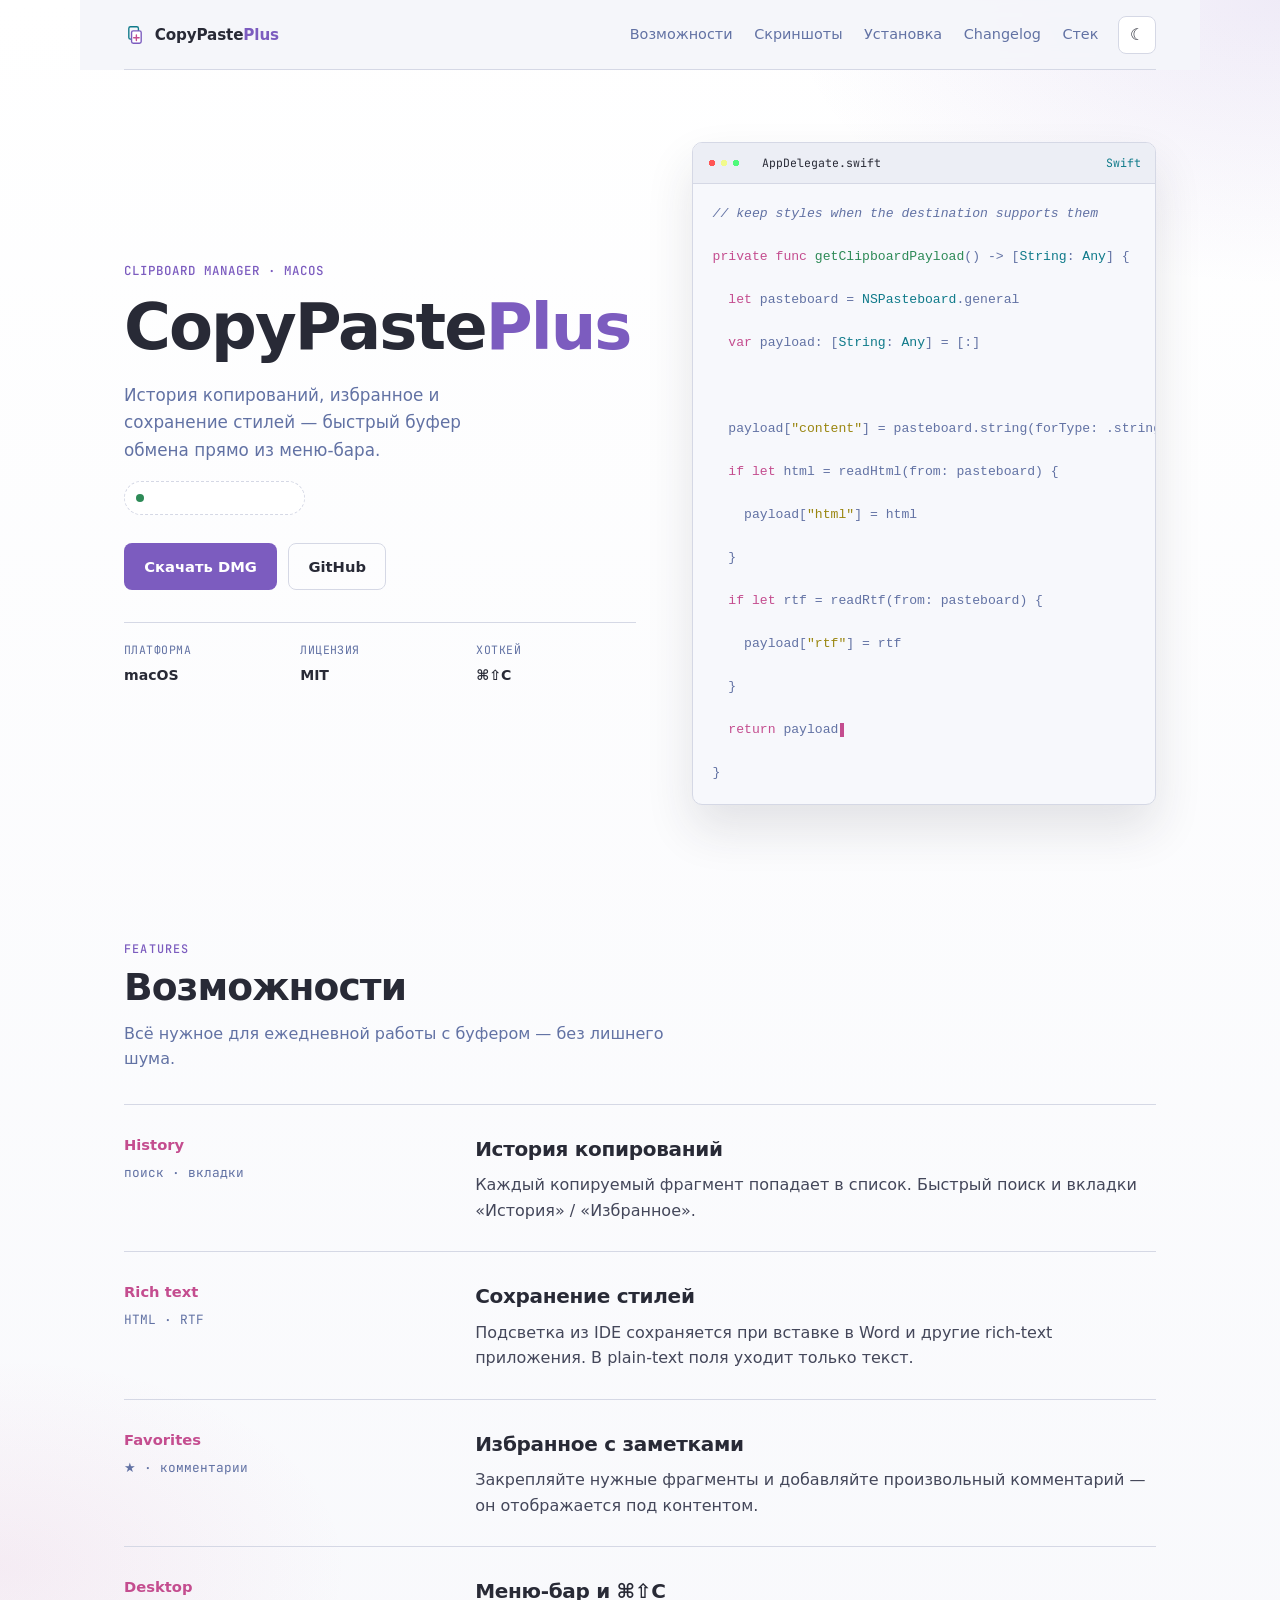
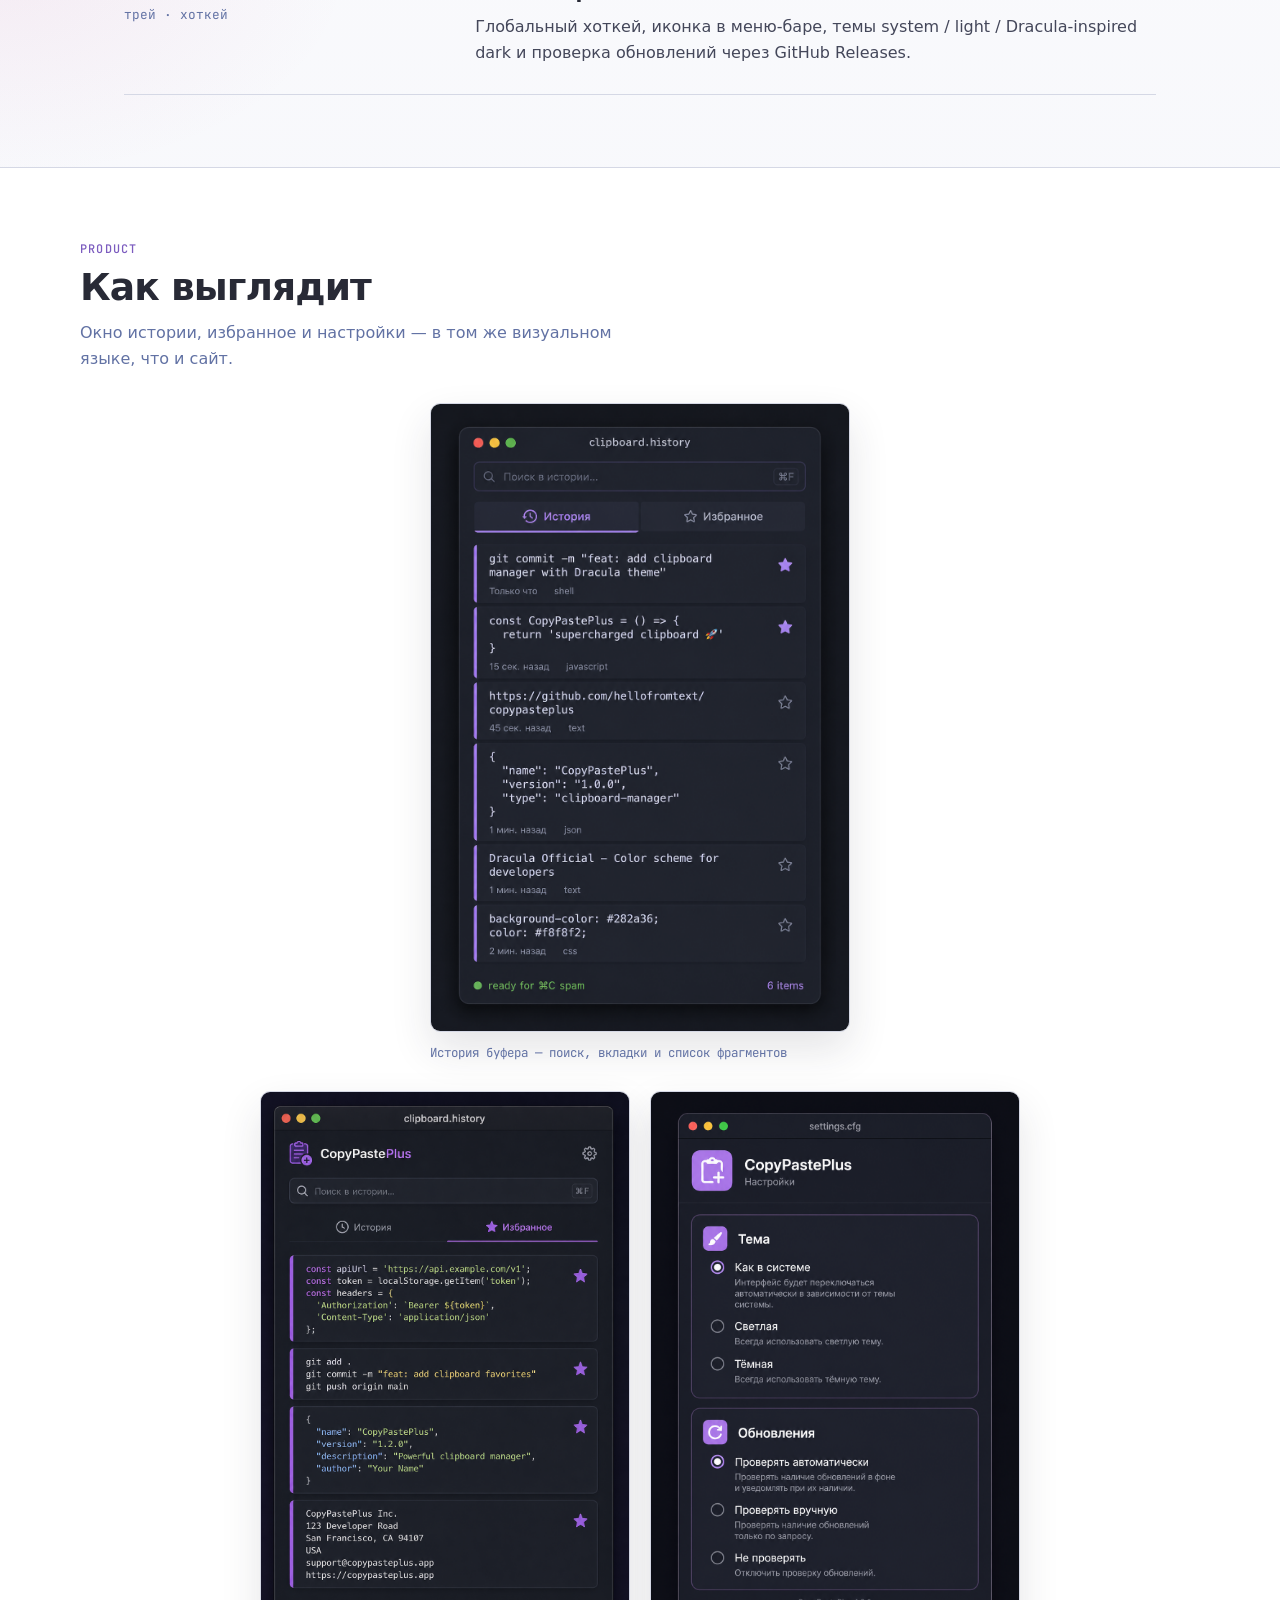
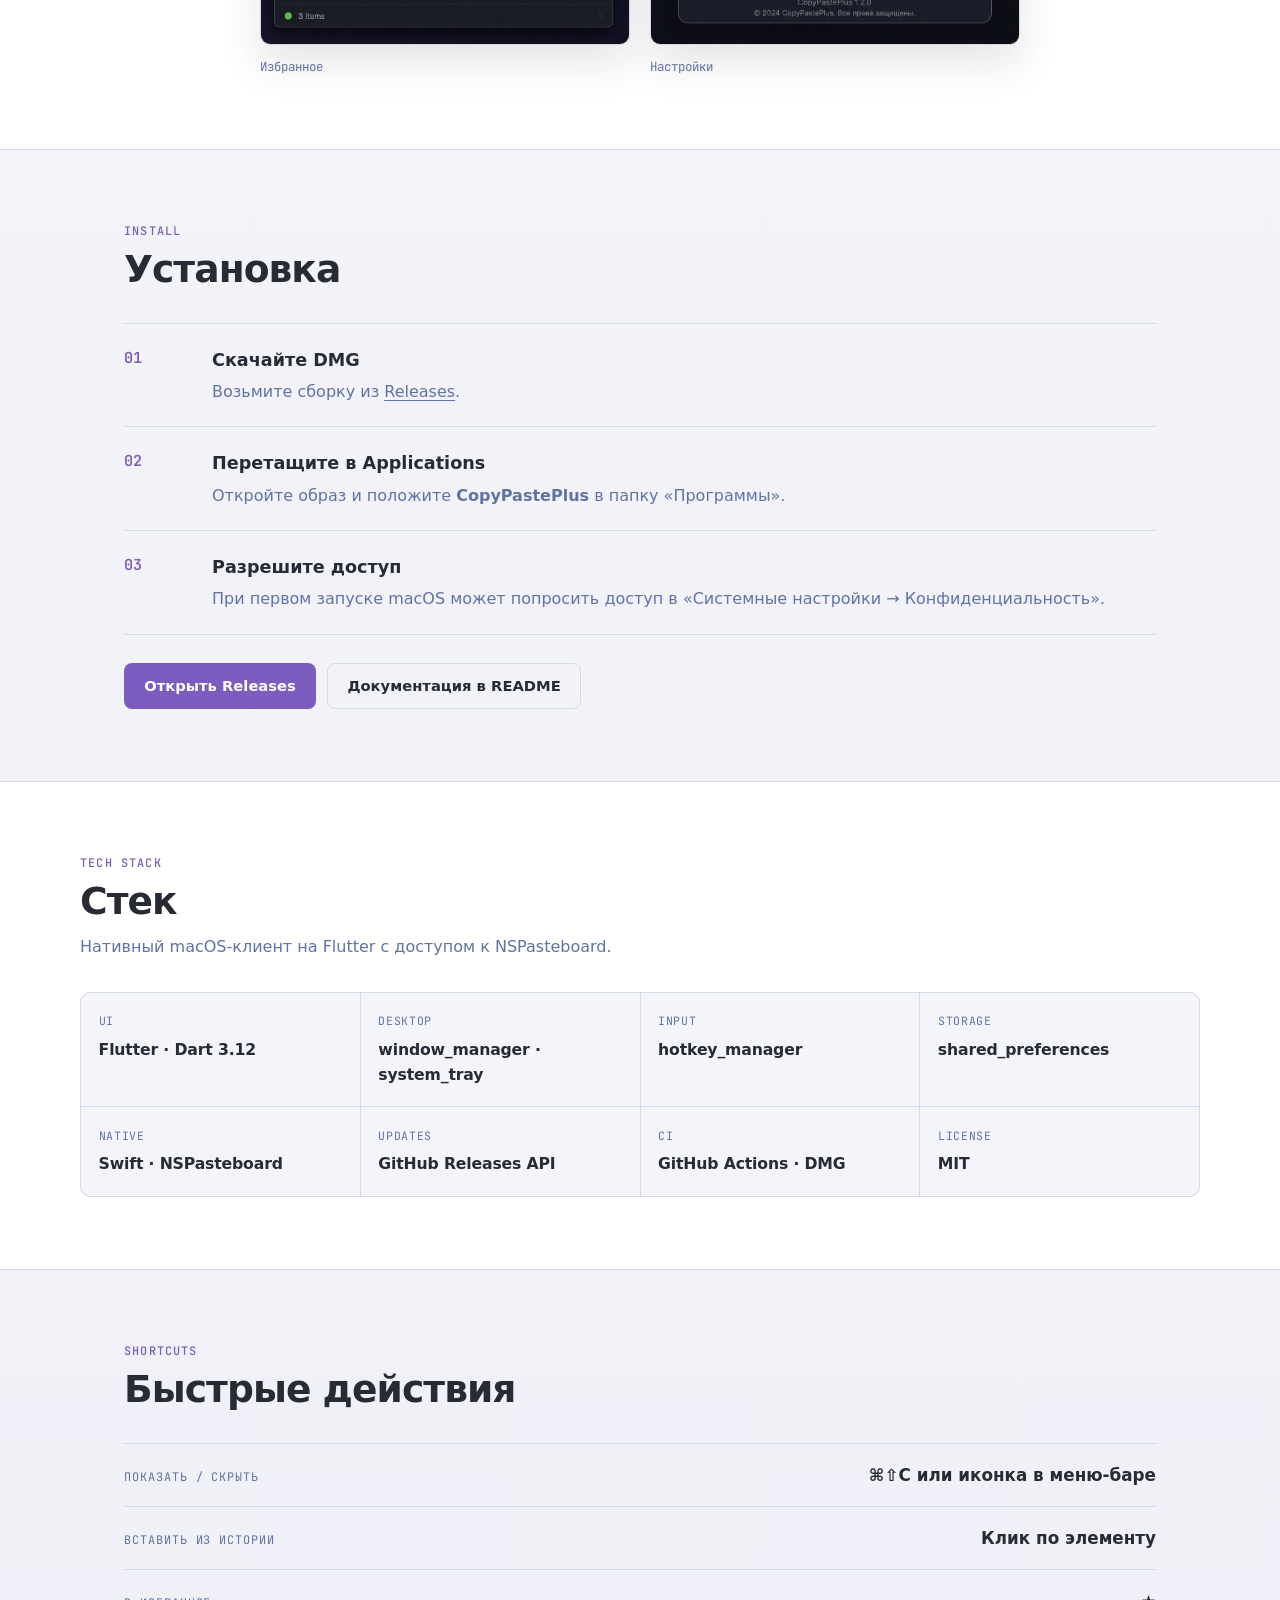
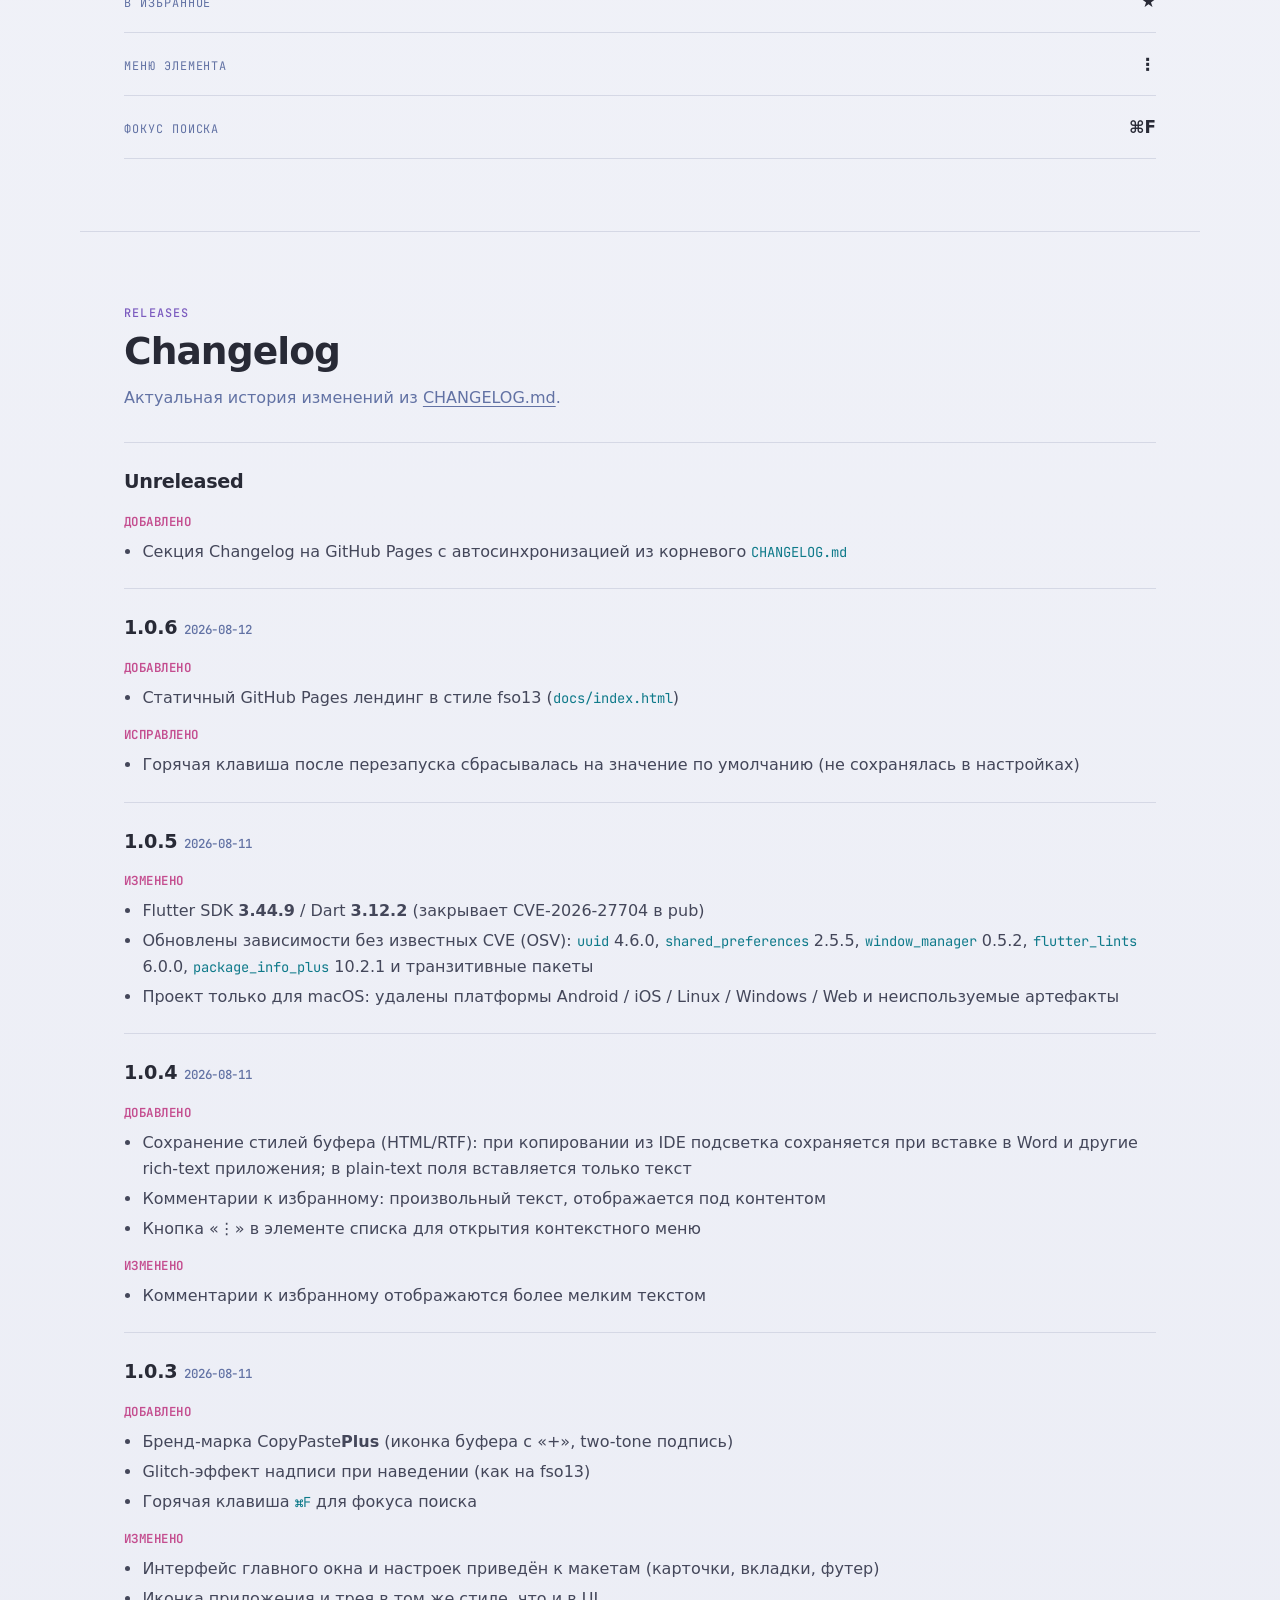
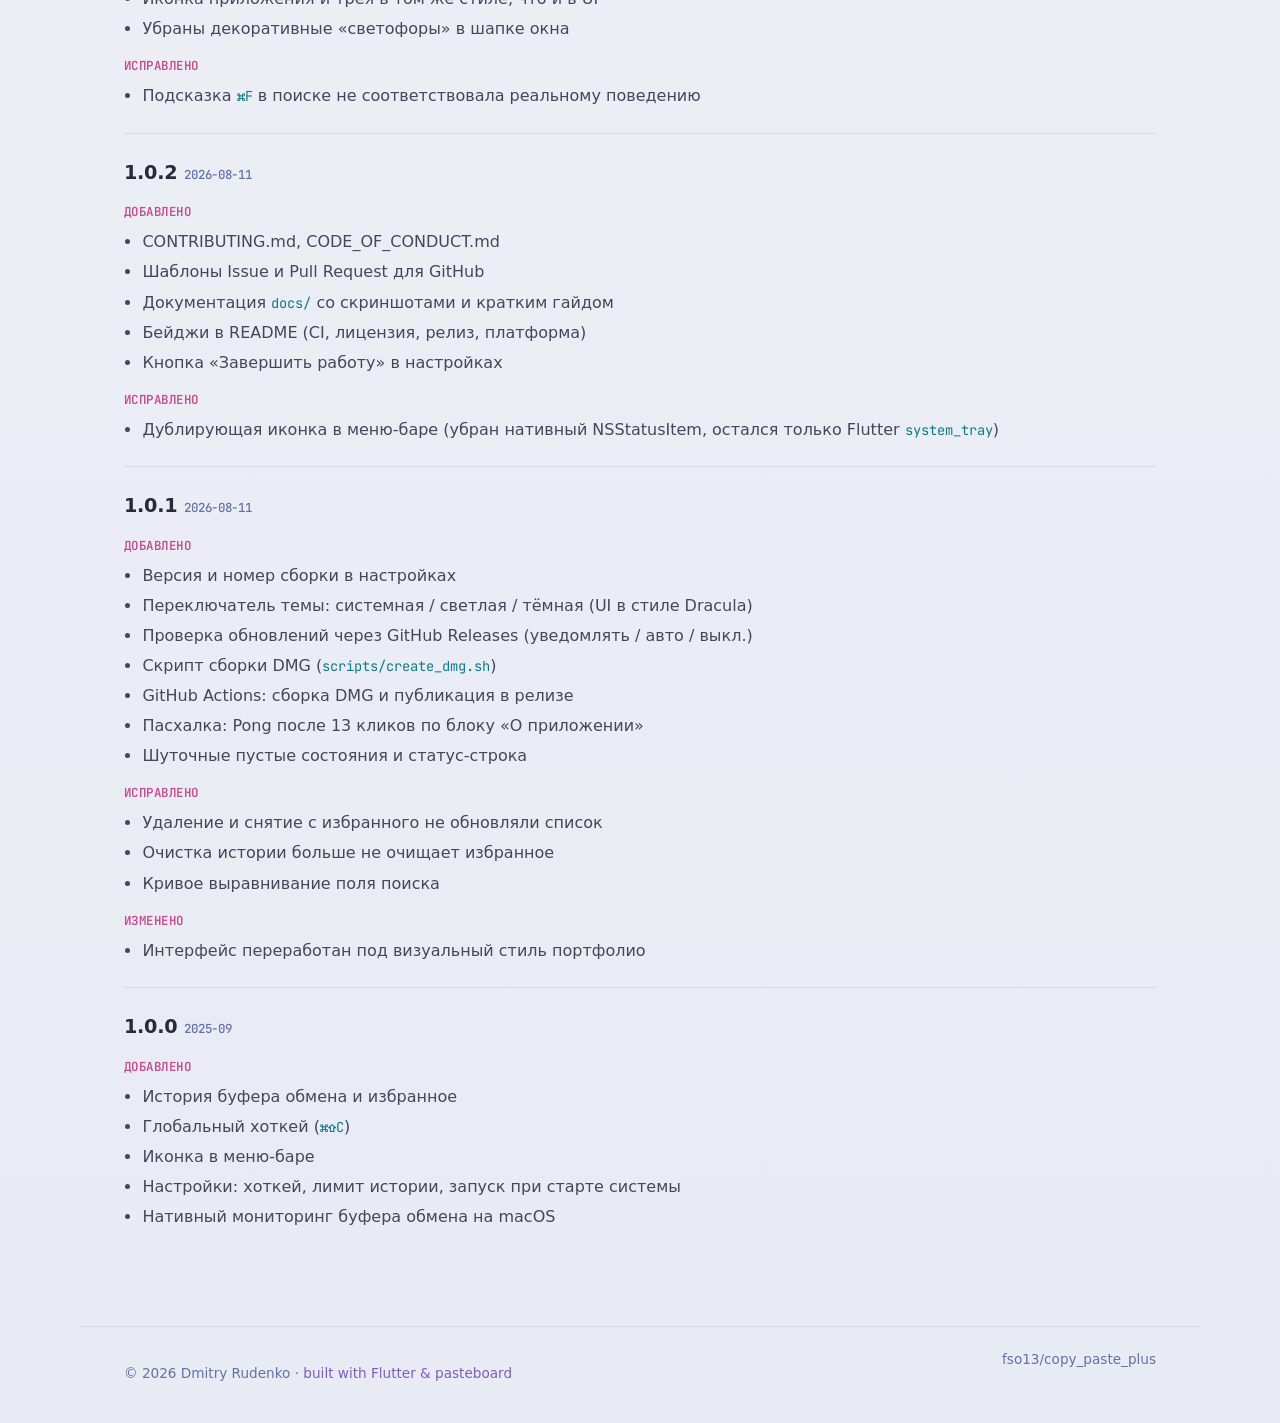
==== commit 0c6d6b2e: "1.0.6" ====
--- a/docs/index.html
+++ b/docs/index.html
@@ -41,6 +41,7 @@
         <a href="#features">Возможности</a>
         <a href="#screens">Скриншоты</a>
         <a href="#install">Установка</a>
+        <a href="#changelog">Changelog</a>
         <a href="#stack">Стек</a>
       </nav>
       <button type="button" class="theme-toggle" id="theme-toggle" aria-label="Переключить тему" title="Тема">
@@ -247,6 +248,20 @@
         <li><span>Фокус поиска</span><strong>⌘F</strong></li>
       </ul>
     </section>
+
+    <section id="changelog" class="section section-changelog">
+      <div class="section-head">
+        <p class="eyebrow">Releases</p>
+        <h2>Changelog</h2>
+        <p class="section-lead">
+          Актуальная история изменений из
+          <a href="https://github.com/fso13/copy_paste_plus/blob/main/CHANGELOG.md">CHANGELOG.md</a>.
+        </p>
+      </div>
+      <div id="changelog-root" class="changelog reveal" aria-live="polite">
+        <p class="changelog-status">Загрузка…</p>
+      </div>
+    </section>
   </main>
 
   <footer class="site-footer">
--- a/docs/styles.css
+++ b/docs/styles.css
@@ -725,6 +725,87 @@
   font-weight: 650;
 }
 
+.section-changelog {
+  border-top: 1px solid var(--line);
+}
+
+.changelog {
+  border-top: 1px solid var(--line);
+}
+
+.changelog-status {
+  margin: 1rem 0 0;
+  color: var(--muted);
+  font-family: var(--font-mono);
+  font-size: 0.85rem;
+}
+
+.changelog-release {
+  padding: 1.5rem 0;
+  border-bottom: 1px solid var(--line);
+}
+
+.changelog-release:last-child {
+  border-bottom: 0;
+}
+
+.changelog-release h3 {
+  margin: 0 0 0.85rem;
+  font-size: 1.2rem;
+  font-weight: 700;
+  letter-spacing: -0.015em;
+}
+
+.changelog-release h3 a {
+  text-decoration: none;
+}
+
+.changelog-date {
+  margin-left: 0.45rem;
+  color: var(--muted);
+  font-family: var(--font-mono);
+  font-size: 0.78rem;
+  font-weight: 500;
+}
+
+.changelog-group {
+  margin: 0 0 0.9rem;
+}
+
+.changelog-group:last-child {
+  margin-bottom: 0;
+}
+
+.changelog-group h4 {
+  margin: 0 0 0.45rem;
+  color: var(--accent-pink);
+  font-family: var(--font-mono);
+  font-size: 0.78rem;
+  font-weight: 600;
+  letter-spacing: 0.04em;
+  text-transform: uppercase;
+}
+
+.changelog-group ul {
+  margin: 0;
+  padding-left: 1.15rem;
+  color: var(--muted-bright);
+}
+
+.changelog-group li + li {
+  margin-top: 0.28rem;
+}
+
+.changelog-group code {
+  font-family: var(--font-mono);
+  font-size: 0.86em;
+  color: var(--cyan);
+}
+
+.changelog-group a {
+  color: var(--accent);
+}
+
 .site-footer {
   display: flex;
   flex-wrap: wrap;
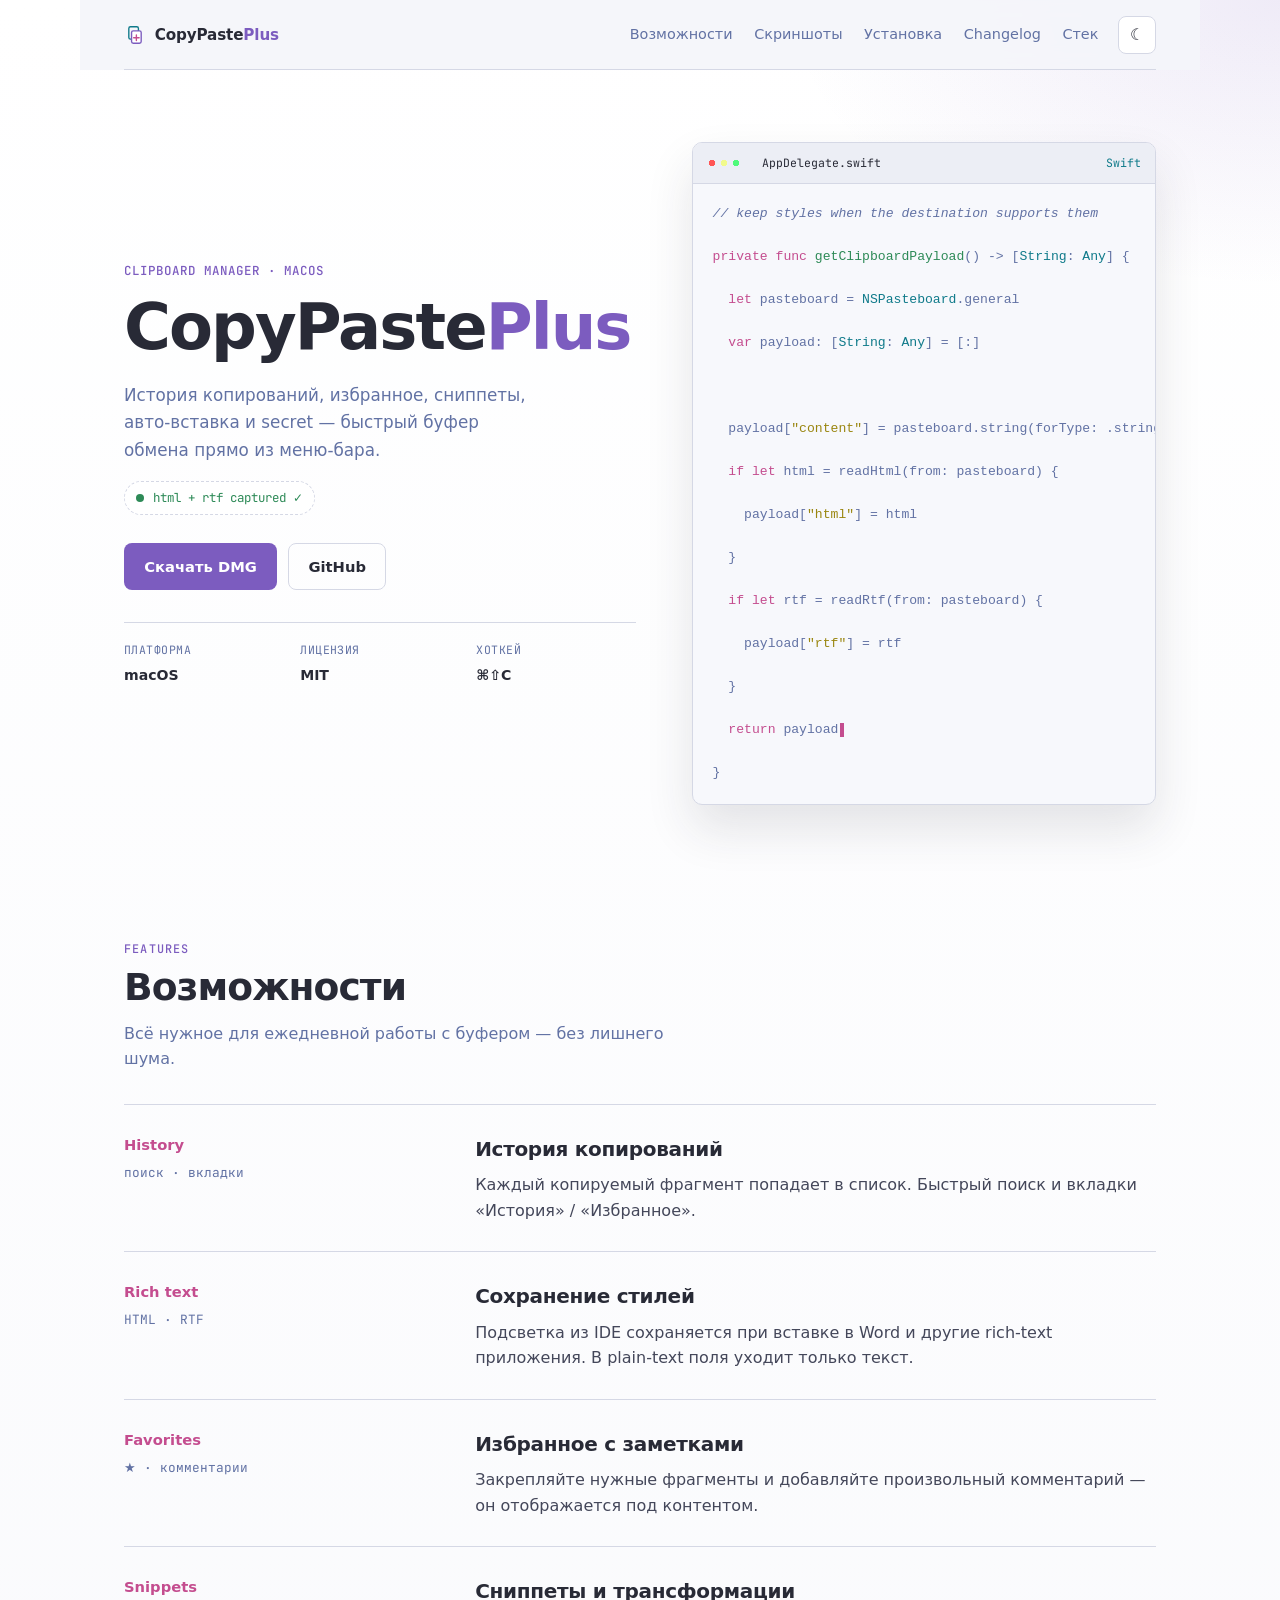
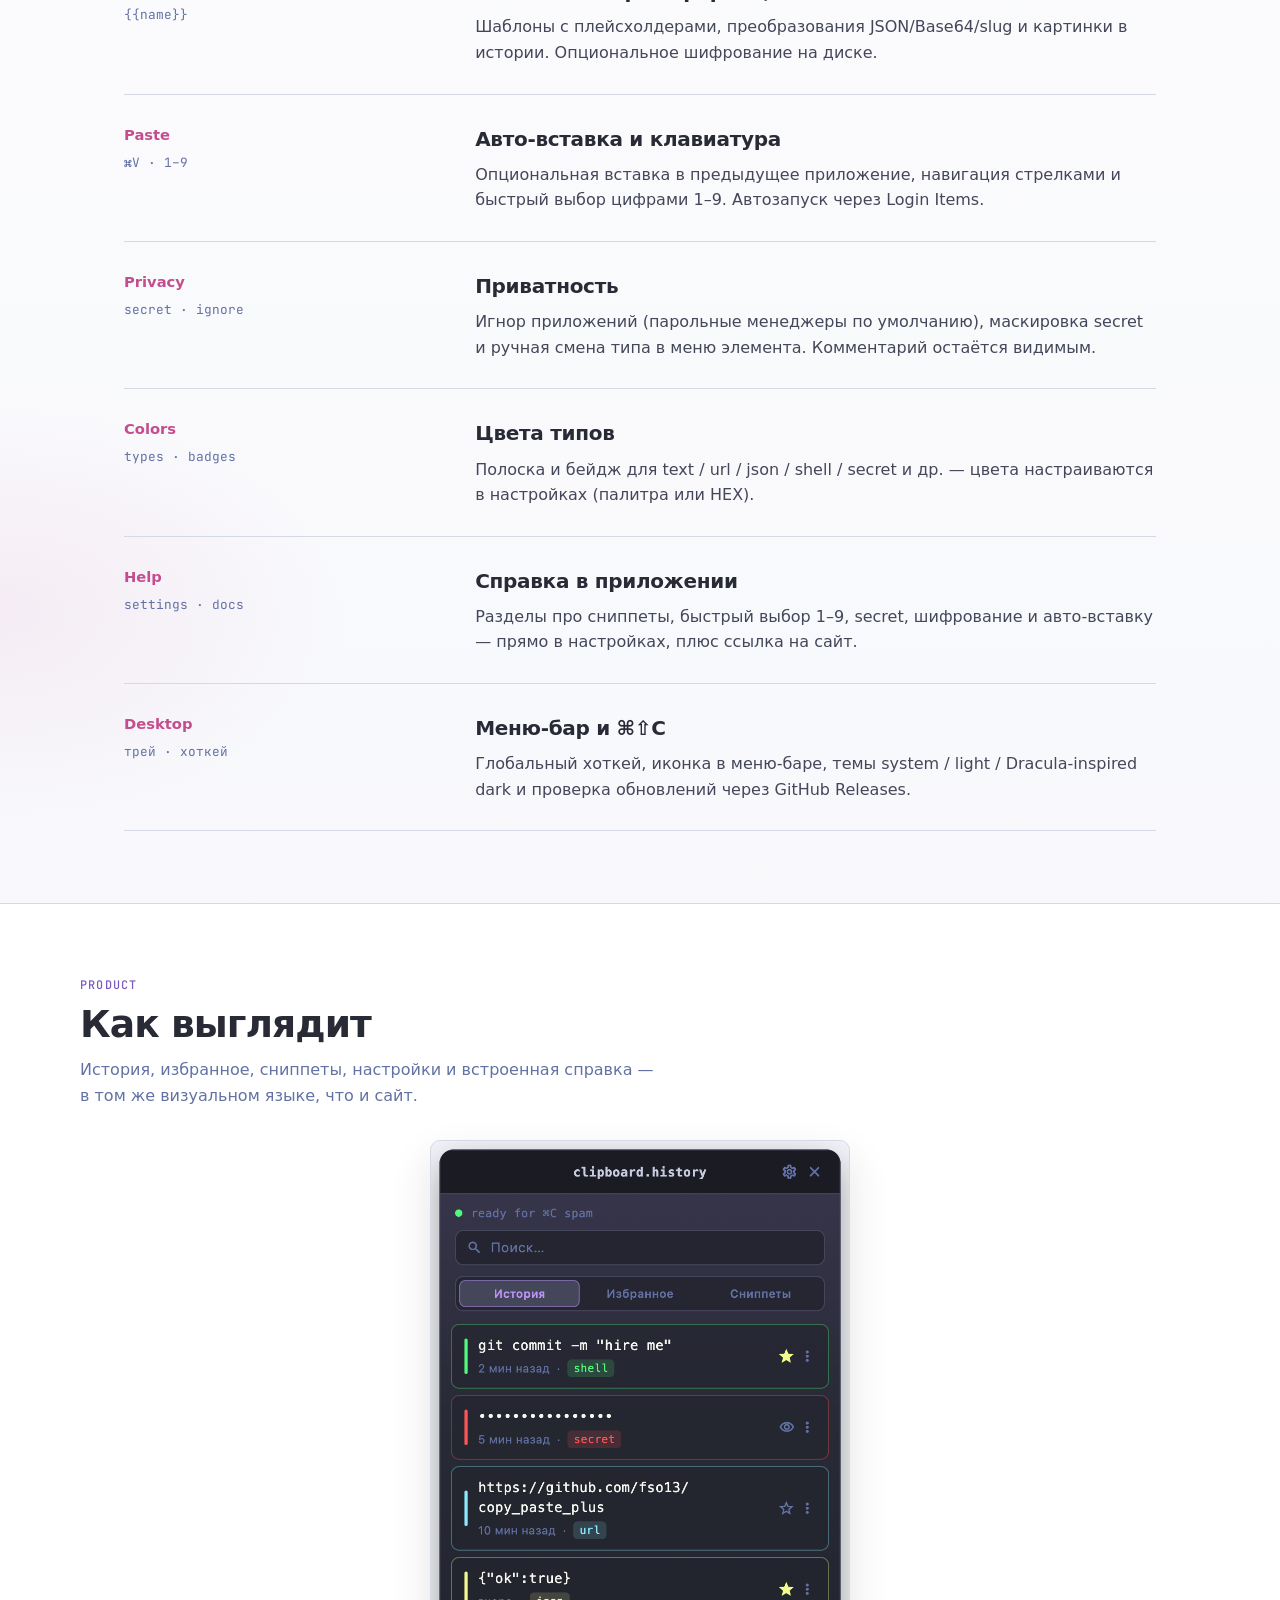
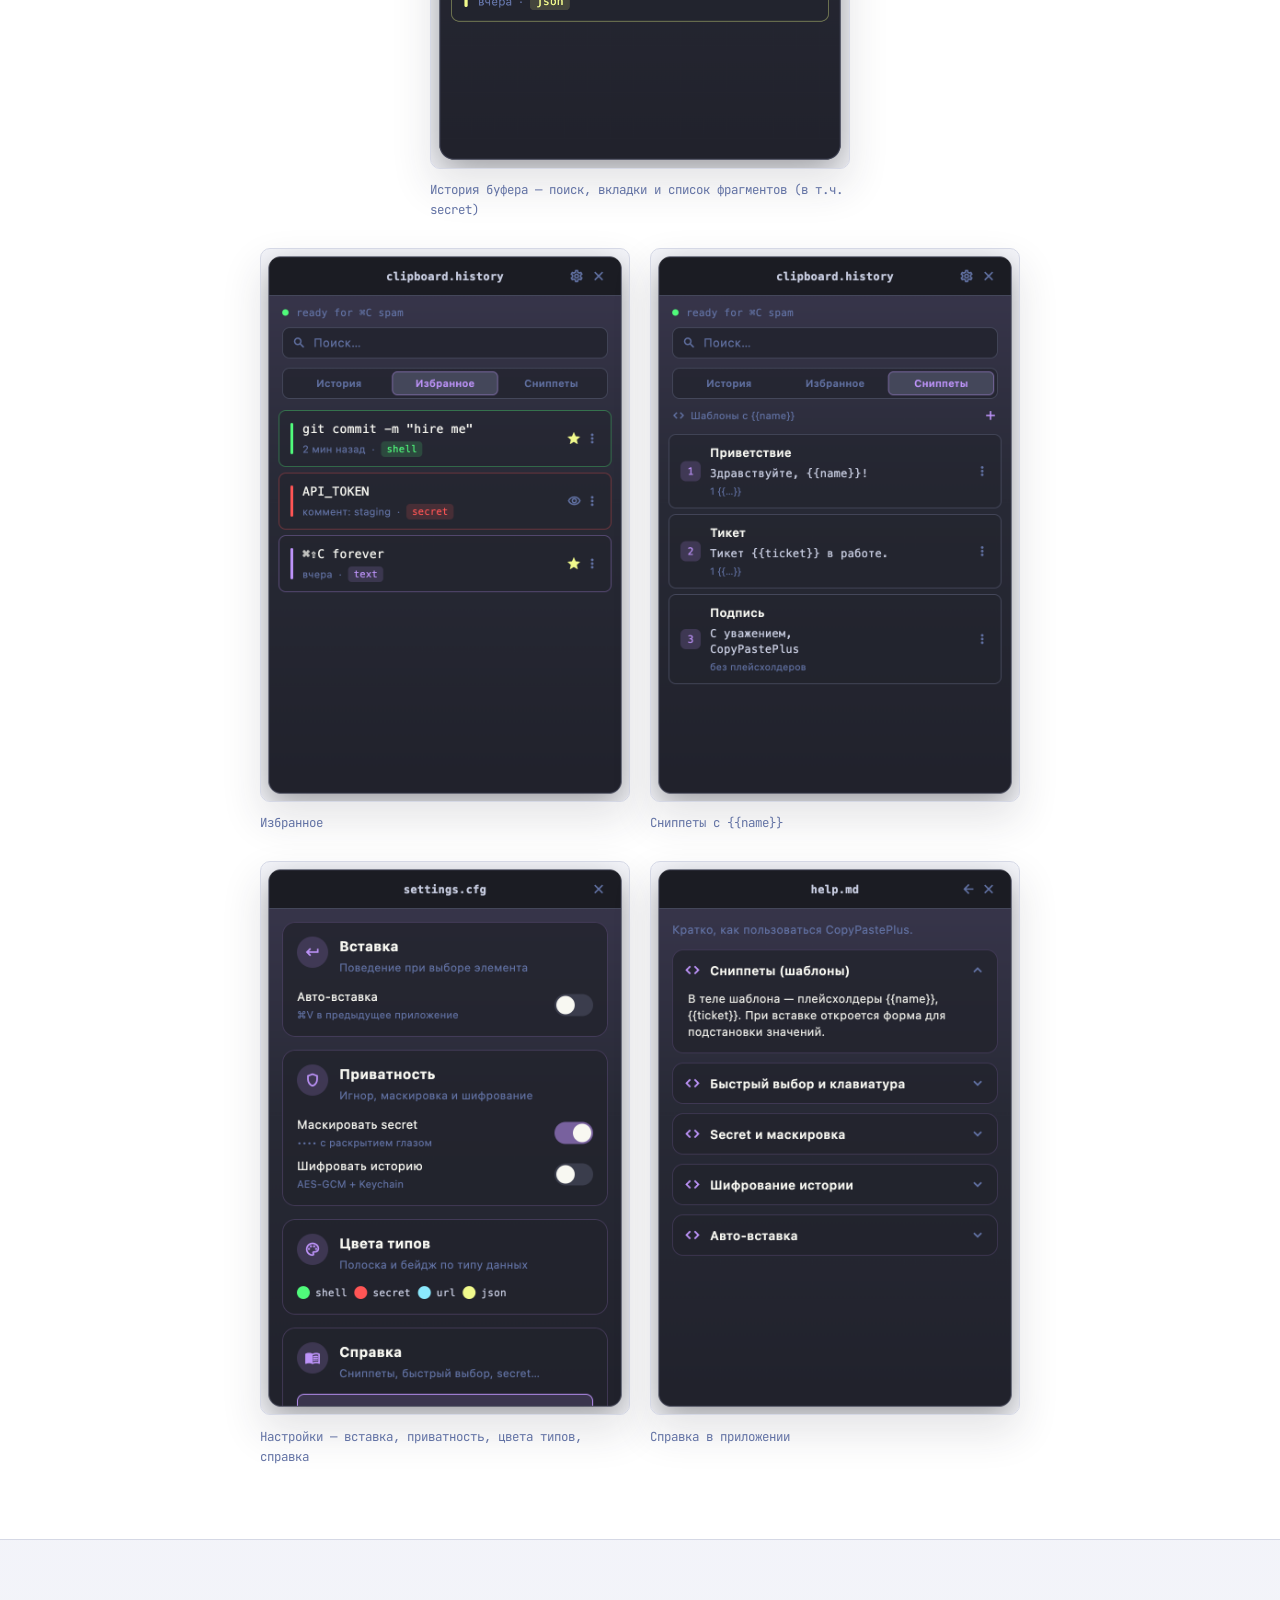
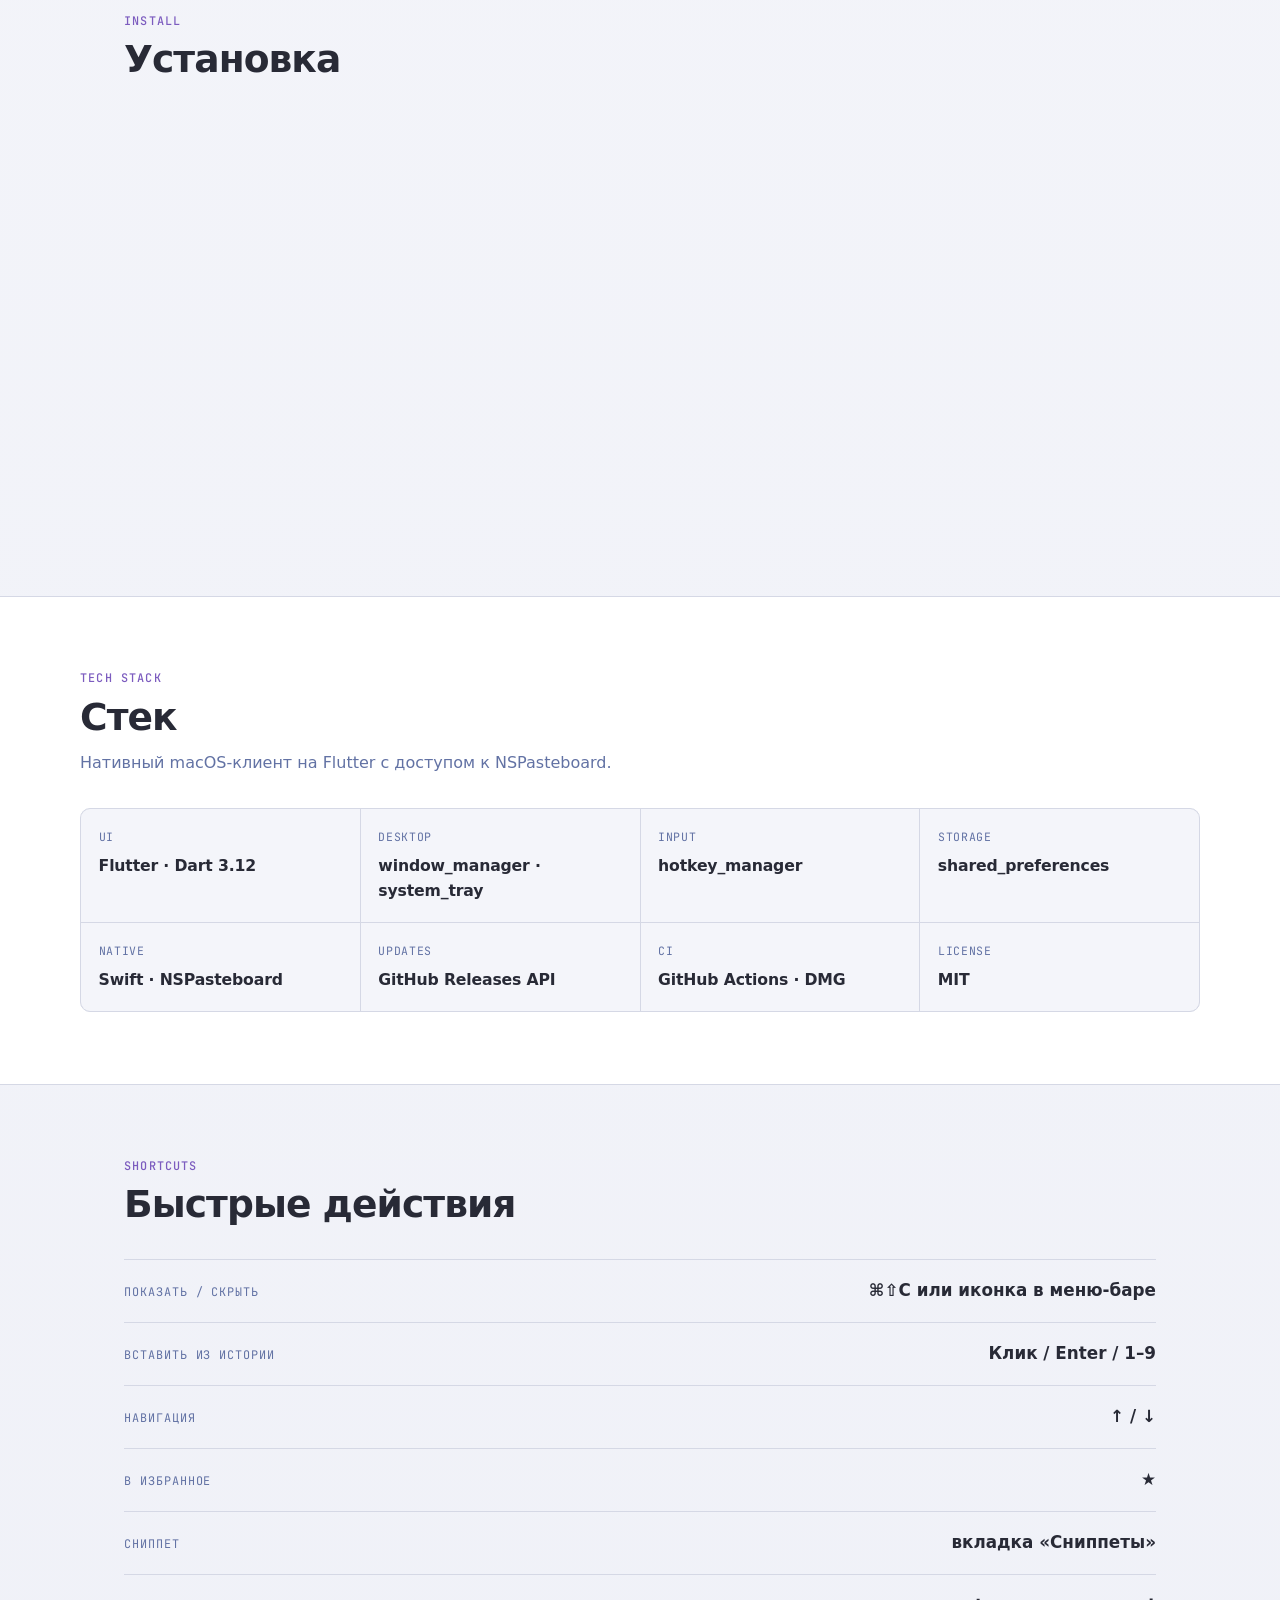
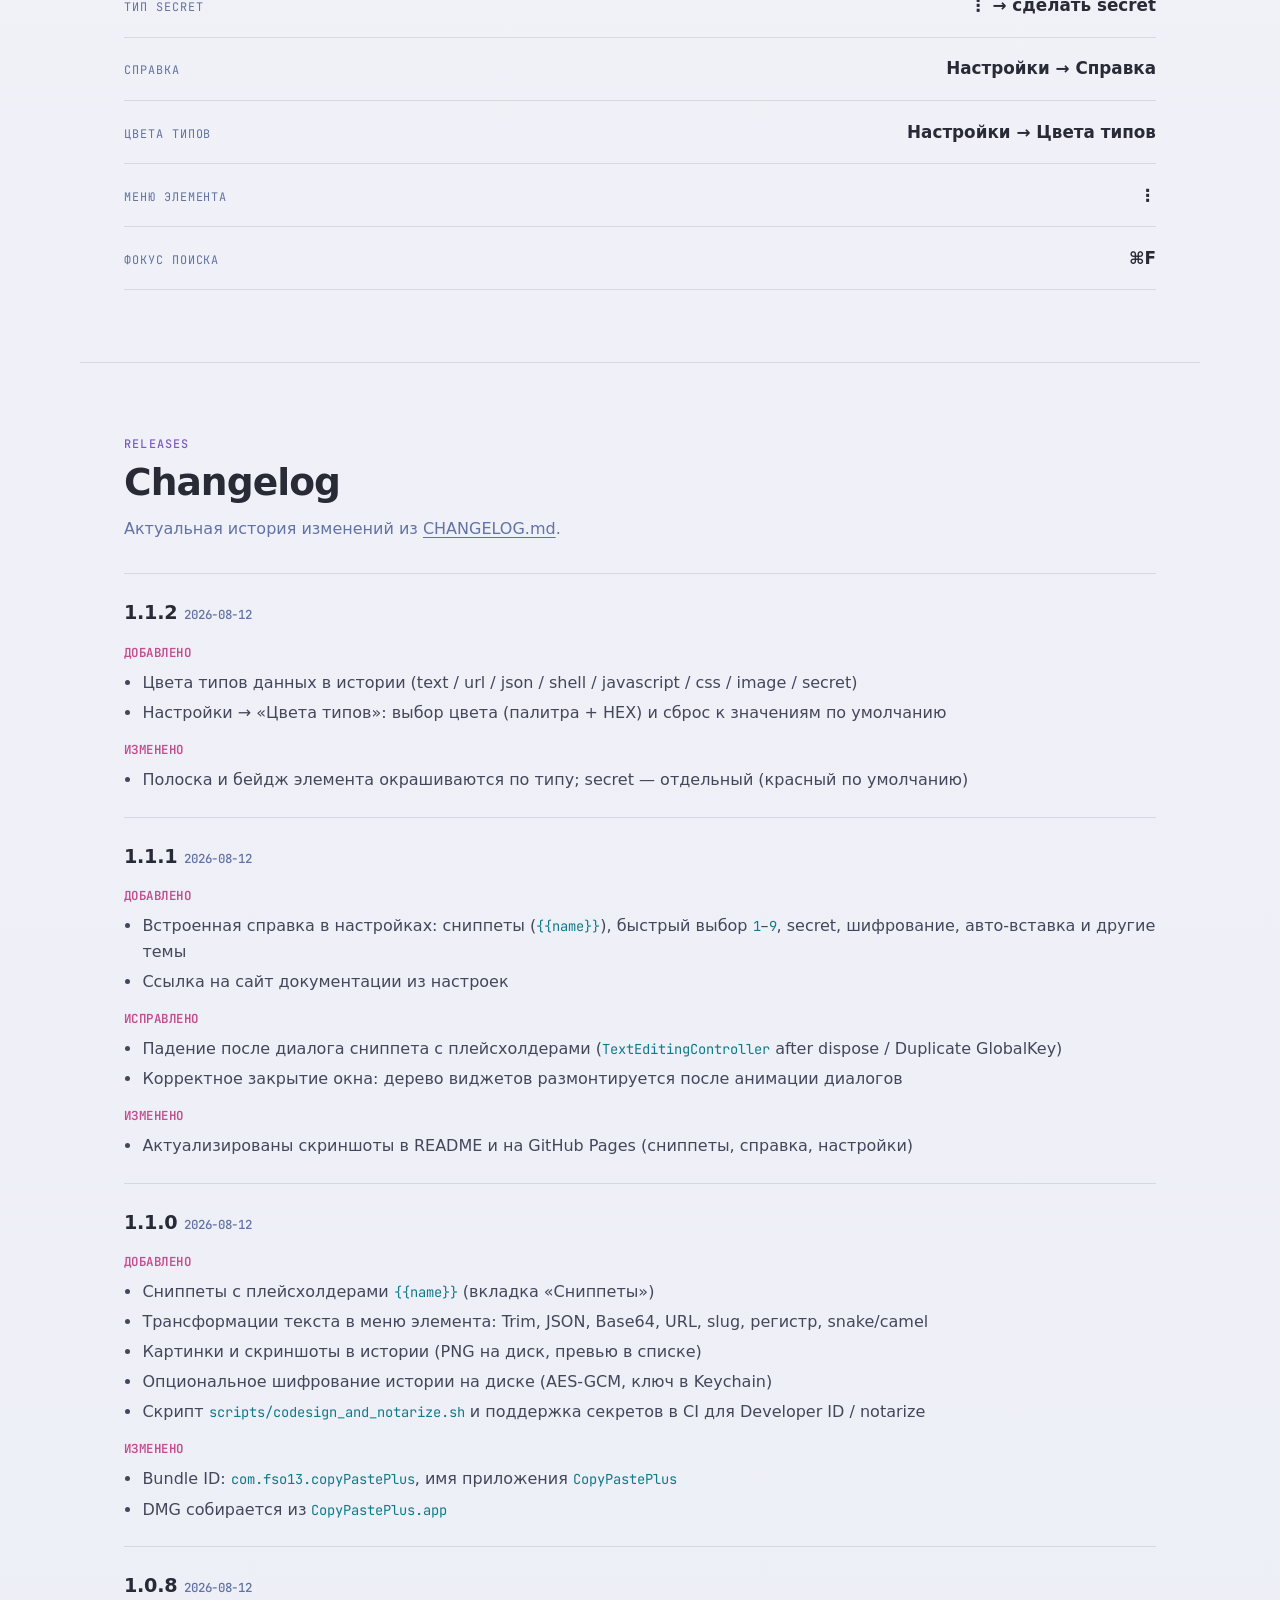
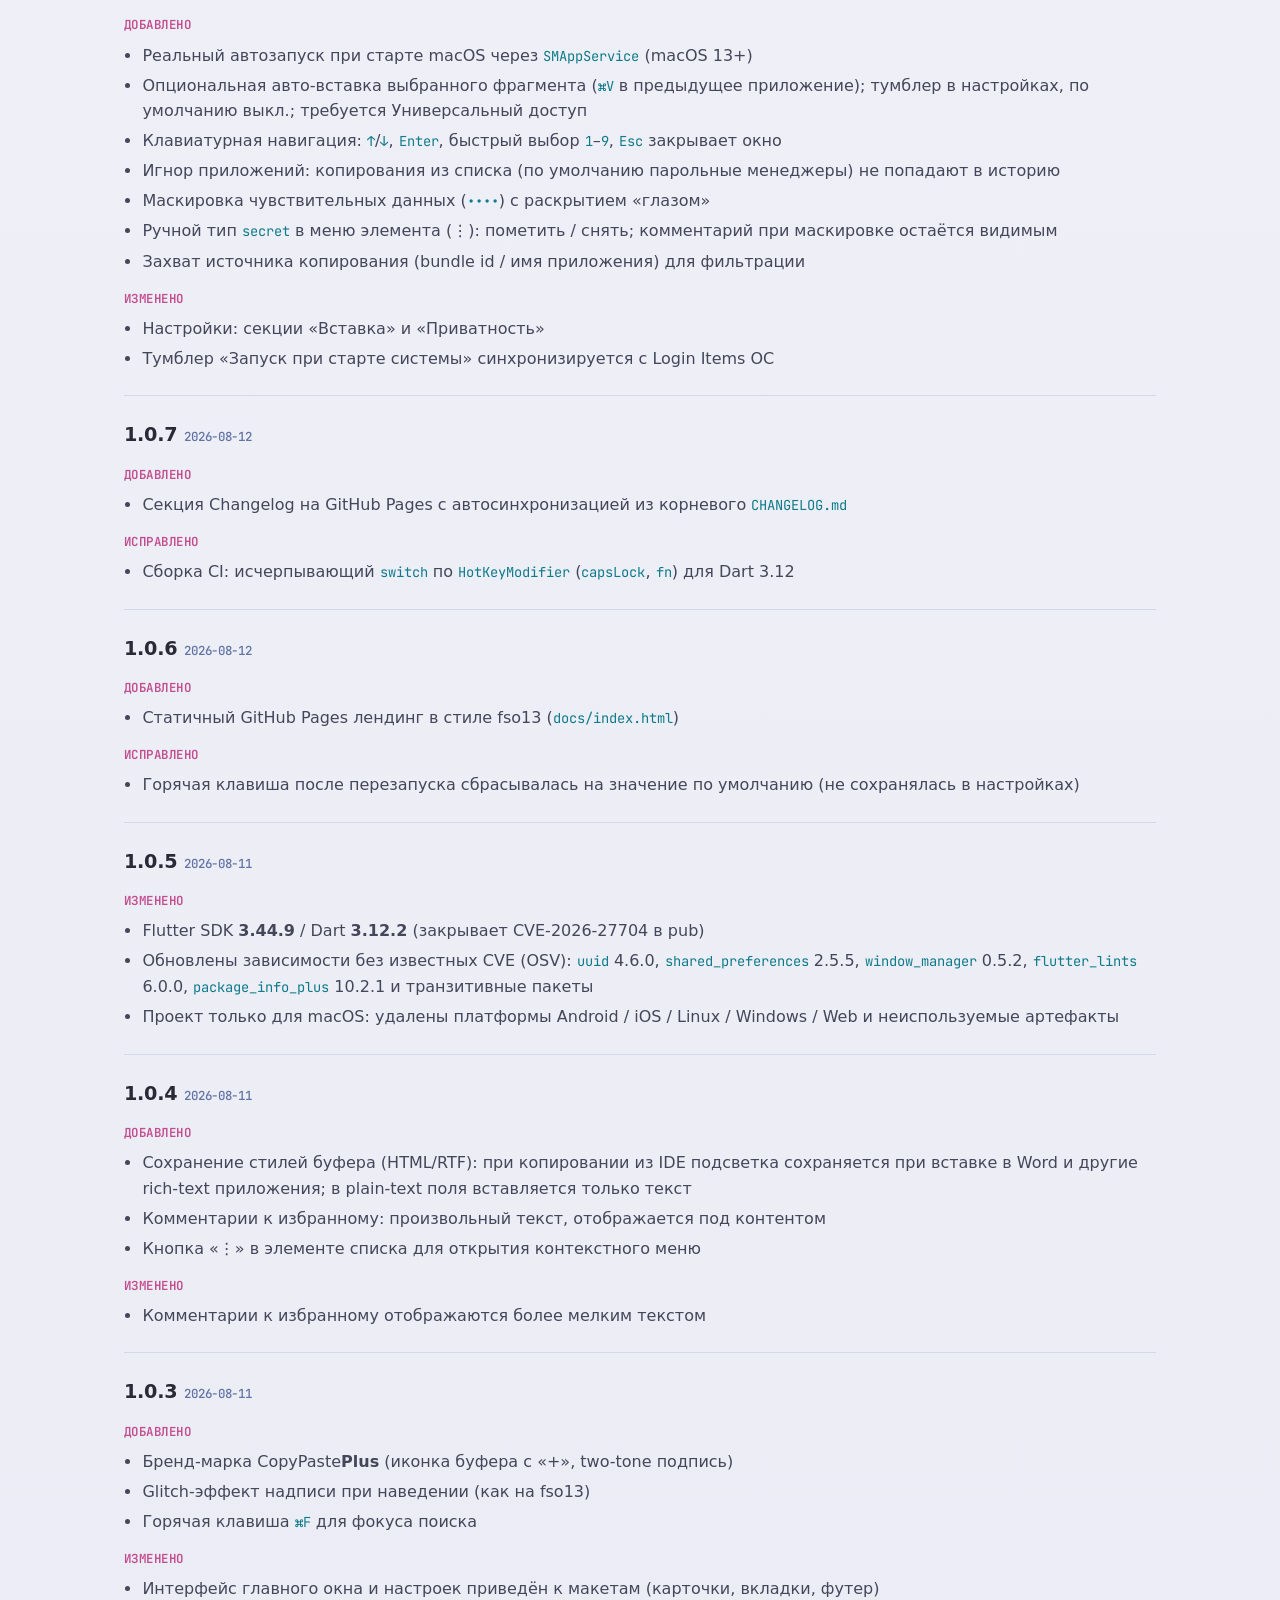
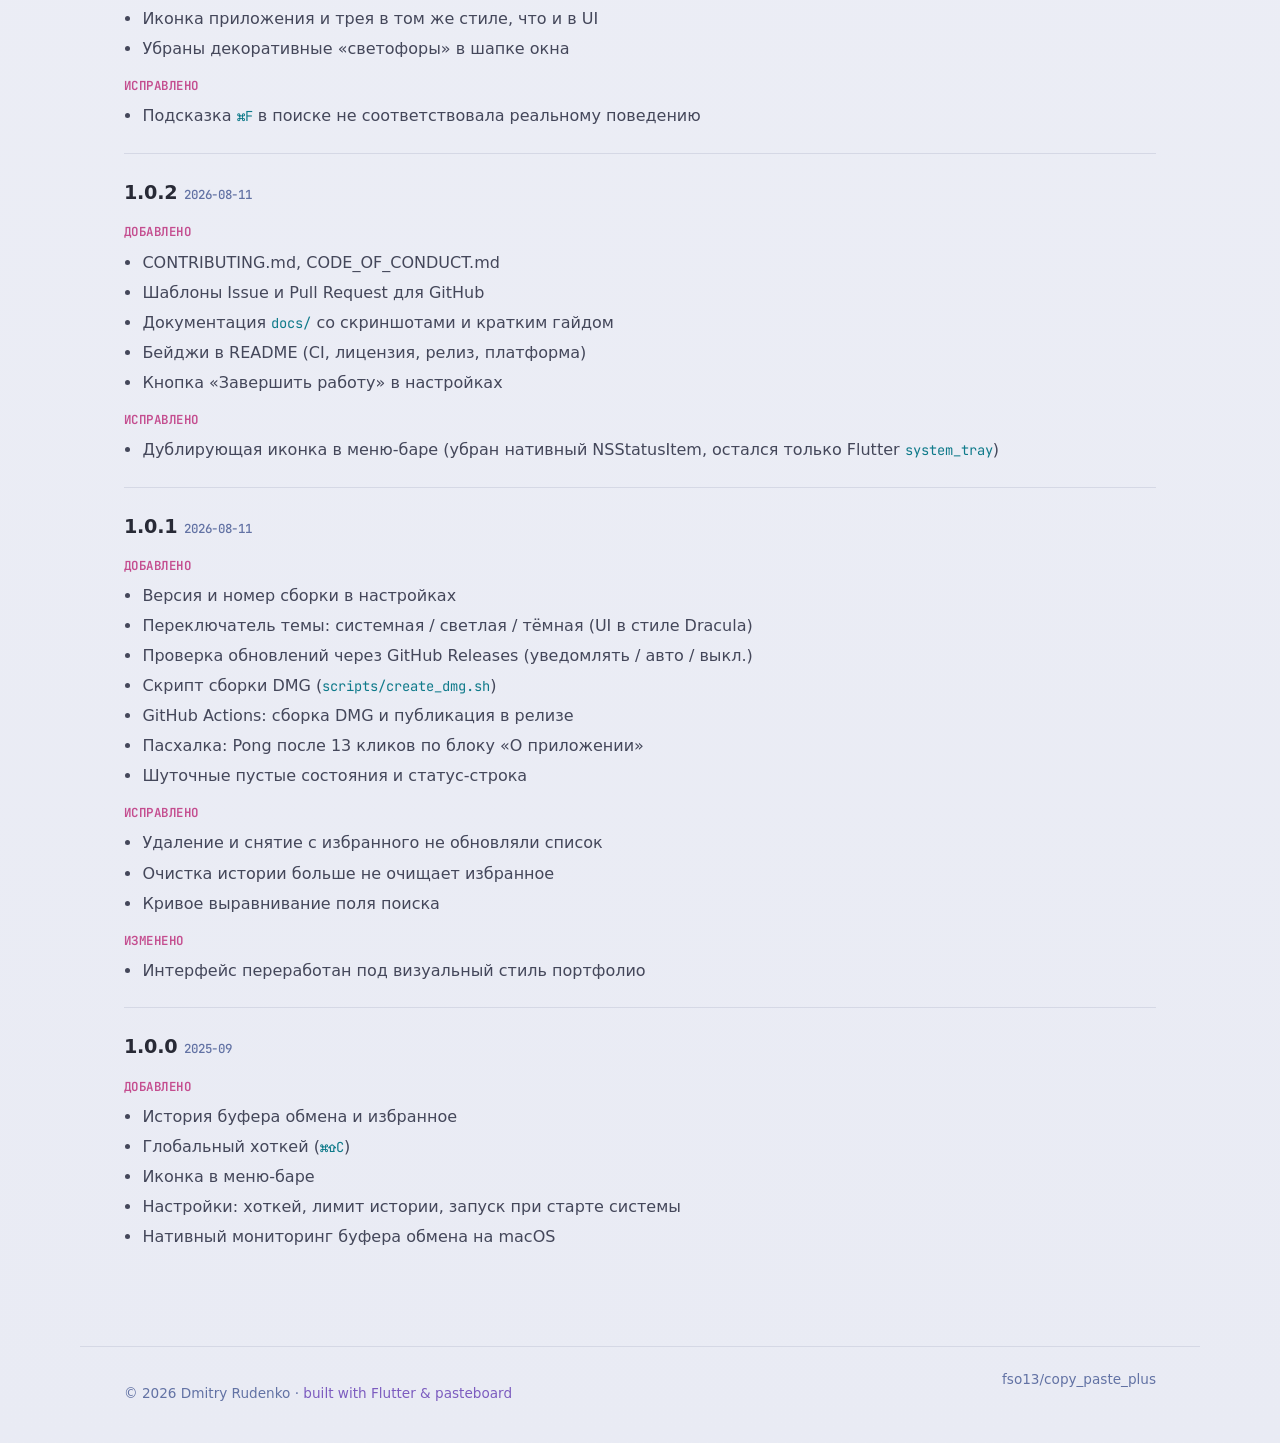
==== commit fe9d8673: "1.1.2" ====
--- a/docs/index.html
+++ b/docs/index.html
@@ -3,10 +3,10 @@
 <head>
   <meta charset="UTF-8" />
   <meta name="viewport" content="width=device-width, initial-scale=1.0" />
-  <meta name="description" content="CopyPastePlus — менеджер буфера обмена для macOS: история, избранное, стили HTML/RTF, хоткей и трей." />
+  <meta name="description" content="CopyPastePlus — менеджер буфера обмена для macOS: история, избранное, авто-вставка, secret, хоткей и трей." />
   <meta name="theme-color" content="#282a36" id="theme-color-meta" />
   <meta property="og:title" content="CopyPastePlus" />
-  <meta property="og:description" content="Менеджер буфера обмена для macOS с историей, избранным и сохранением стилей." />
+  <meta property="og:description" content="Менеджер буфера обмена для macOS с историей, избранным, авто-вставкой и маскировкой secret." />
   <meta property="og:image" content="screenshots/app-icon.png" />
   <title>CopyPastePlus — clipboard manager for macOS</title>
   <script>
@@ -59,8 +59,8 @@
           CopyPaste<span class="hero-plus">Plus</span>
         </h1>
         <p class="hero-lead">
-          История копирований, избранное и сохранение стилей — быстрый буфер обмена
-          прямо из меню-бара.
+          История копирований, избранное, сниппеты, авто-вставка и secret —
+          быстрый буфер обмена прямо из меню-бара.
         </p>
         <p class="hero-status" aria-live="polite">
           <span class="status-dot" aria-hidden="true"></span>
@@ -144,6 +144,56 @@
         </li>
         <li class="job reveal">
           <div class="job-meta">
+            <span class="job-role">Snippets</span>
+            <time>&#123;&#123;name&#125;&#125;</time>
+          </div>
+          <div class="job-body">
+            <h3>Сниппеты и трансформации</h3>
+            <p>Шаблоны с плейсхолдерами, преобразования JSON/Base64/slug и картинки в истории. Опциональное шифрование на диске.</p>
+          </div>
+        </li>
+        <li class="job reveal">
+          <div class="job-meta">
+            <span class="job-role">Paste</span>
+            <time>⌘V · 1–9</time>
+          </div>
+          <div class="job-body">
+            <h3>Авто-вставка и клавиатура</h3>
+            <p>Опциональная вставка в предыдущее приложение, навигация стрелками и быстрый выбор цифрами 1–9. Автозапуск через Login Items.</p>
+          </div>
+        </li>
+        <li class="job reveal">
+          <div class="job-meta">
+            <span class="job-role">Privacy</span>
+            <time>secret · ignore</time>
+          </div>
+          <div class="job-body">
+            <h3>Приватность</h3>
+            <p>Игнор приложений (парольные менеджеры по умолчанию), маскировка secret и ручная смена типа в меню элемента. Комментарий остаётся видимым.</p>
+          </div>
+        </li>
+        <li class="job reveal">
+          <div class="job-meta">
+            <span class="job-role">Colors</span>
+            <time>types · badges</time>
+          </div>
+          <div class="job-body">
+            <h3>Цвета типов</h3>
+            <p>Полоска и бейдж для text / url / json / shell / secret и др. — цвета настраиваются в настройках (палитра или HEX).</p>
+          </div>
+        </li>
+        <li class="job reveal">
+          <div class="job-meta">
+            <span class="job-role">Help</span>
+            <time>settings · docs</time>
+          </div>
+          <div class="job-body">
+            <h3>Справка в приложении</h3>
+            <p>Разделы про сниппеты, быстрый выбор 1–9, secret, шифрование и авто-вставку — прямо в настройках, плюс ссылка на сайт.</p>
+          </div>
+        </li>
+        <li class="job reveal">
+          <div class="job-meta">
             <span class="job-role">Desktop</span>
             <time>трей · хоткей</time>
           </div>
@@ -160,22 +210,33 @@
         <div class="section-head">
           <p class="eyebrow">Product</p>
           <h2>Как выглядит</h2>
-          <p class="section-lead">Окно истории, избранное и настройки — в том же визуальном языке, что и сайт.</p>
+          <p class="section-lead">История, избранное, сниппеты, настройки и встроенная справка — в том же визуальном языке, что и сайт.</p>
         </div>
 
         <figure class="shot shot-hero reveal">
-          <img src="screenshots/main-history.png" alt="Окно истории буфера обмена CopyPastePlus" width="720" height="900" loading="lazy" />
-          <figcaption>История буфера — поиск, вкладки и список фрагментов</figcaption>
+          <img src="screenshots/main-history.png" alt="Окно истории буфера обмена CopyPastePlus" width="800" height="1200" loading="lazy" />
+          <figcaption>История буфера — поиск, вкладки и список фрагментов (в т.ч. secret)</figcaption>
         </figure>
 
         <div class="shot-row">
           <figure class="shot reveal">
-            <img src="screenshots/favorites.png" alt="Вкладка избранного" width="480" height="600" loading="lazy" />
+            <img src="screenshots/favorites.png" alt="Вкладка избранного" width="800" height="1200" loading="lazy" />
             <figcaption>Избранное</figcaption>
           </figure>
           <figure class="shot reveal">
-            <img src="screenshots/settings.png" alt="Окно настроек" width="480" height="600" loading="lazy" />
-            <figcaption>Настройки</figcaption>
+            <img src="screenshots/snippets.png" alt="Вкладка сниппетов" width="800" height="1200" loading="lazy" />
+            <figcaption>Сниппеты с {{name}}</figcaption>
+          </figure>
+        </div>
+
+        <div class="shot-row">
+          <figure class="shot reveal">
+            <img src="screenshots/settings.png" alt="Окно настроек" width="800" height="1200" loading="lazy" />
+            <figcaption>Настройки — вставка, приватность, цвета типов, справка</figcaption>
+          </figure>
+          <figure class="shot reveal">
+            <img src="screenshots/help.png" alt="Встроенная справка" width="800" height="1200" loading="lazy" />
+            <figcaption>Справка в приложении</figcaption>
           </figure>
         </div>
       </div>
@@ -205,7 +266,7 @@
           <span class="step-num">03</span>
           <div>
             <h3>Разрешите доступ</h3>
-            <p>При первом запуске macOS может попросить доступ в «Системные настройки → Конфиденциальность».</p>
+            <p>При первом запуске macOS может попросить доступ в «Системные настройки → Конфиденциальность». Для авто-вставки включите <strong>Универсальный доступ</strong>.</p>
           </div>
         </li>
       </ol>
@@ -242,8 +303,13 @@
       </div>
       <ul class="contacts reveal">
         <li><span>Показать / скрыть</span><strong>⌘⇧C или иконка в меню-баре</strong></li>
-        <li><span>Вставить из истории</span><strong>Клик по элементу</strong></li>
+        <li><span>Вставить из истории</span><strong>Клик / Enter / 1–9</strong></li>
+        <li><span>Навигация</span><strong>↑ / ↓</strong></li>
         <li><span>В избранное</span><strong>★</strong></li>
+        <li><span>Сниппет</span><strong>вкладка «Сниппеты»</strong></li>
+        <li><span>Тип secret</span><strong>⋮ → сделать secret</strong></li>
+        <li><span>Справка</span><strong>Настройки → Справка</strong></li>
+        <li><span>Цвета типов</span><strong>Настройки → Цвета типов</strong></li>
         <li><span>Меню элемента</span><strong>⋮</strong></li>
         <li><span>Фокус поиска</span><strong>⌘F</strong></li>
       </ul>
@@ -280,6 +346,7 @@
     <span class="bat b2">🦇</span>
   </div>
 
+  <script src="changelog-data.js"></script>
   <script src="script.js"></script>
 </body>
 </html>
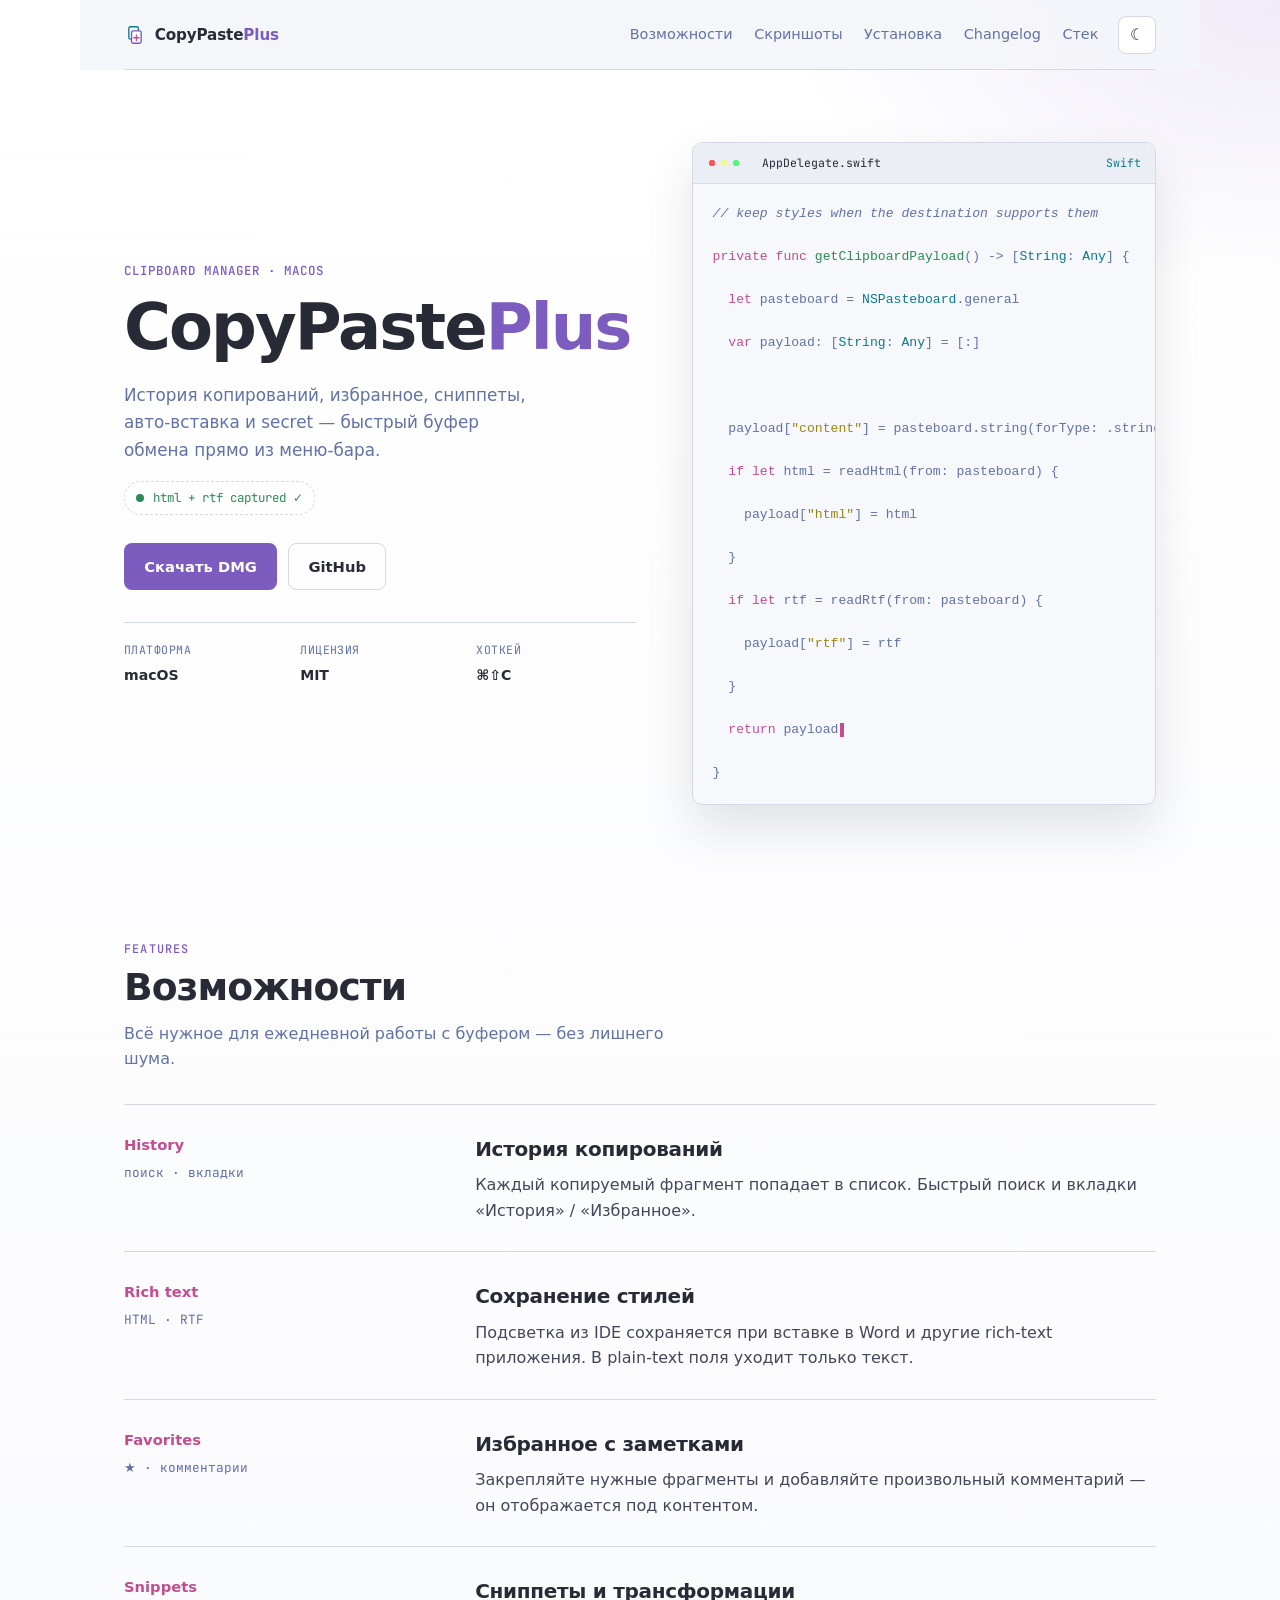
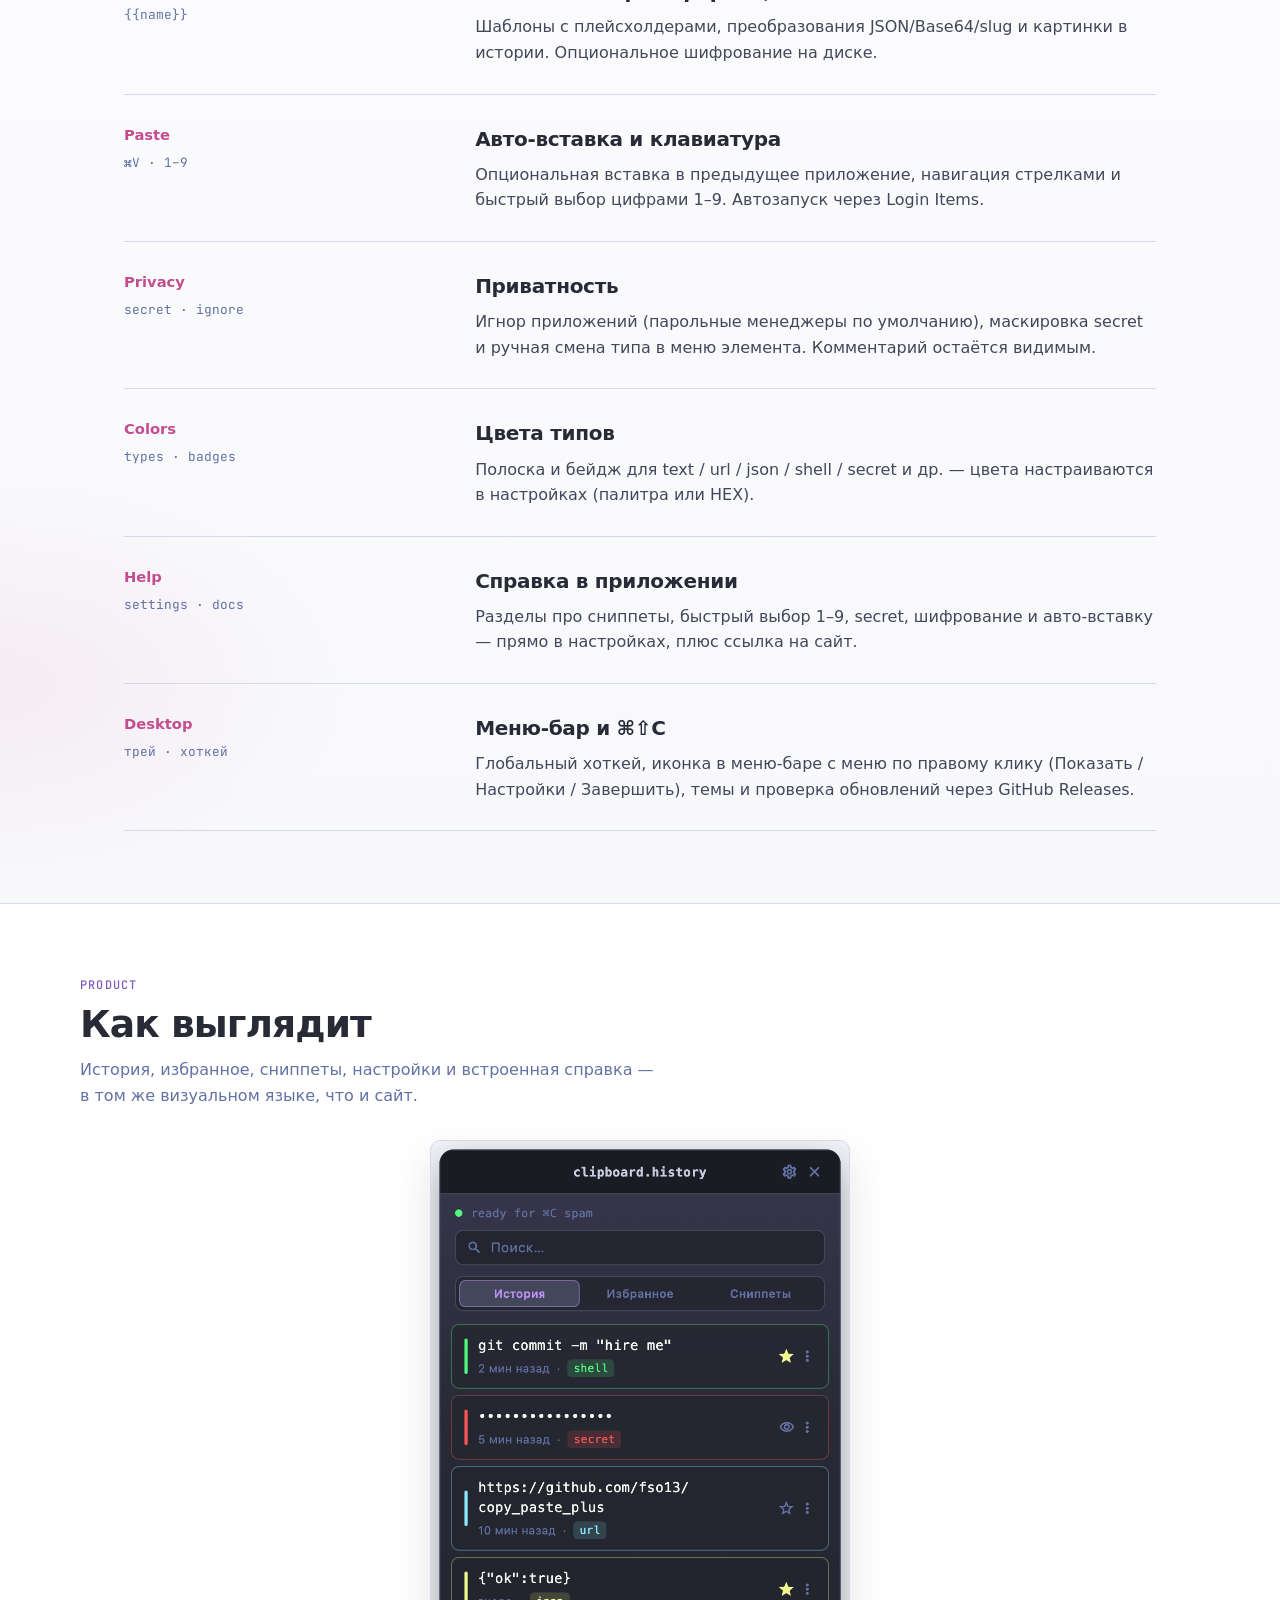
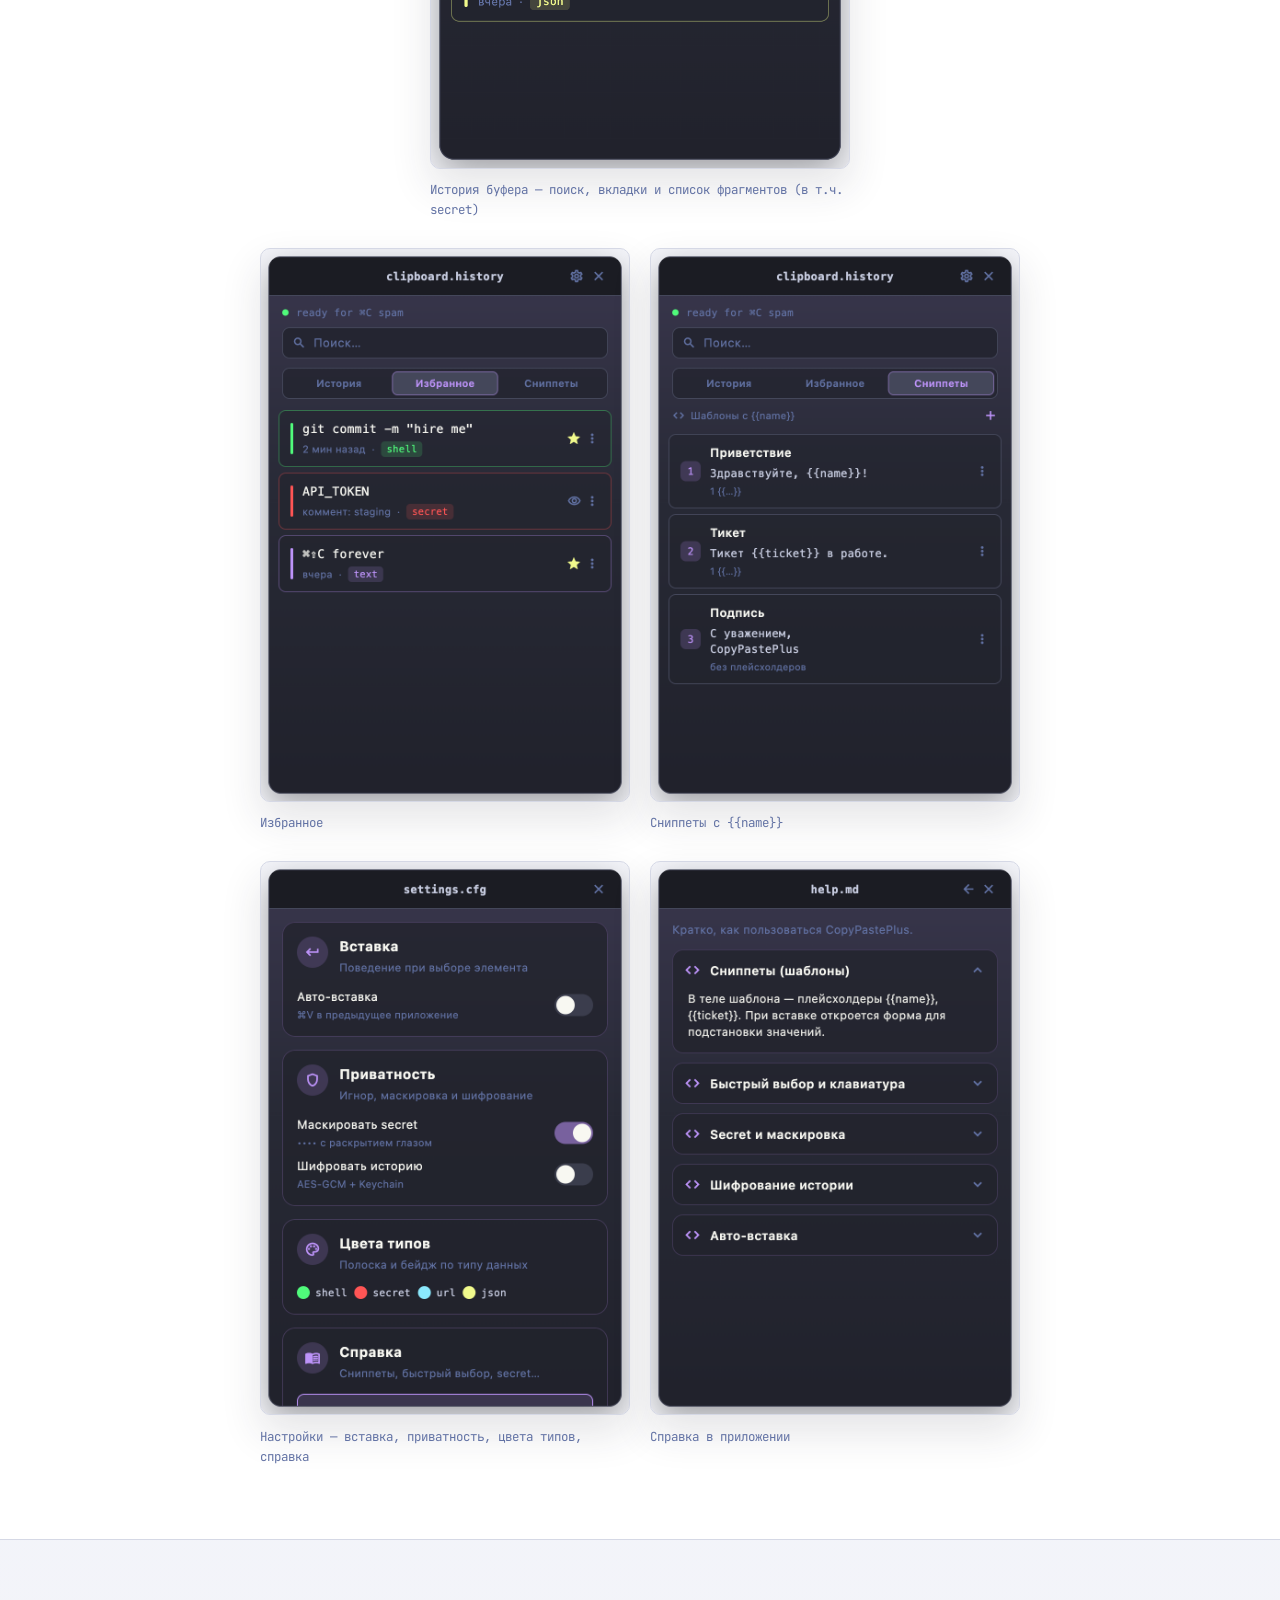
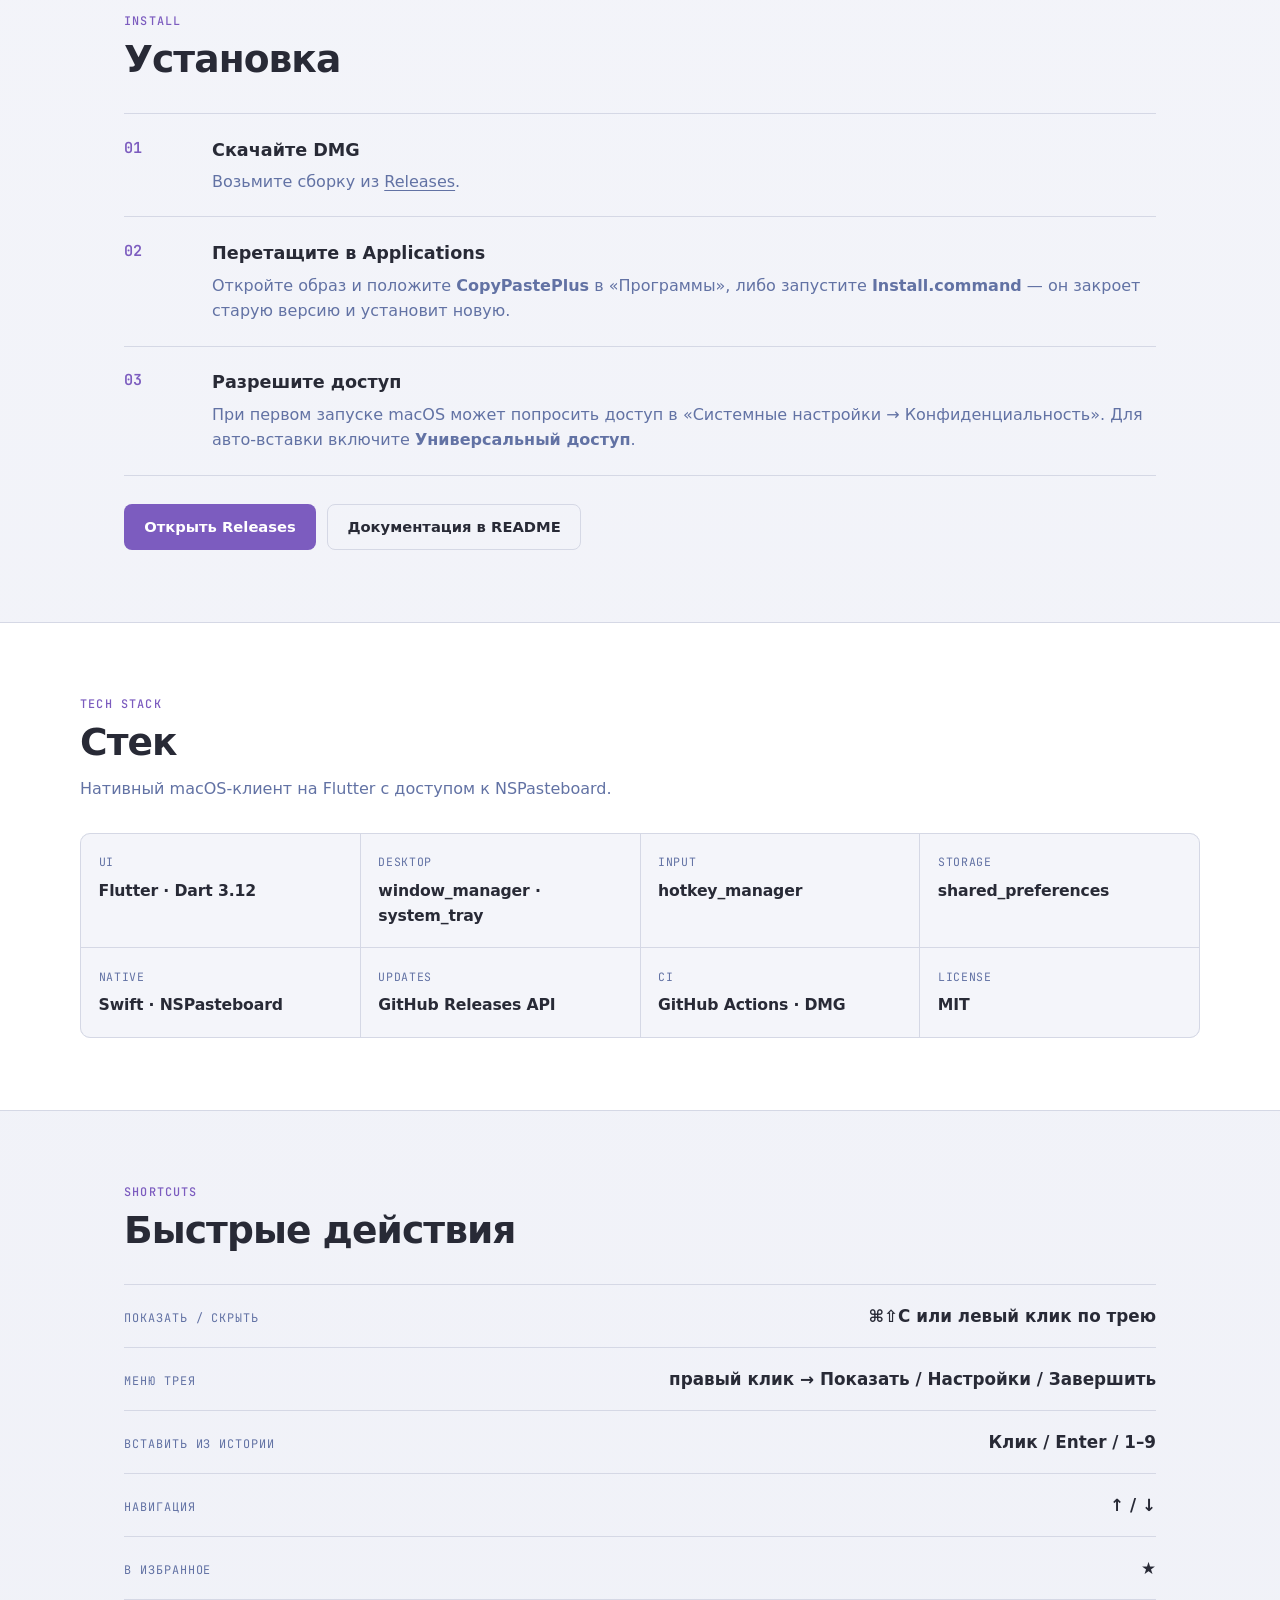
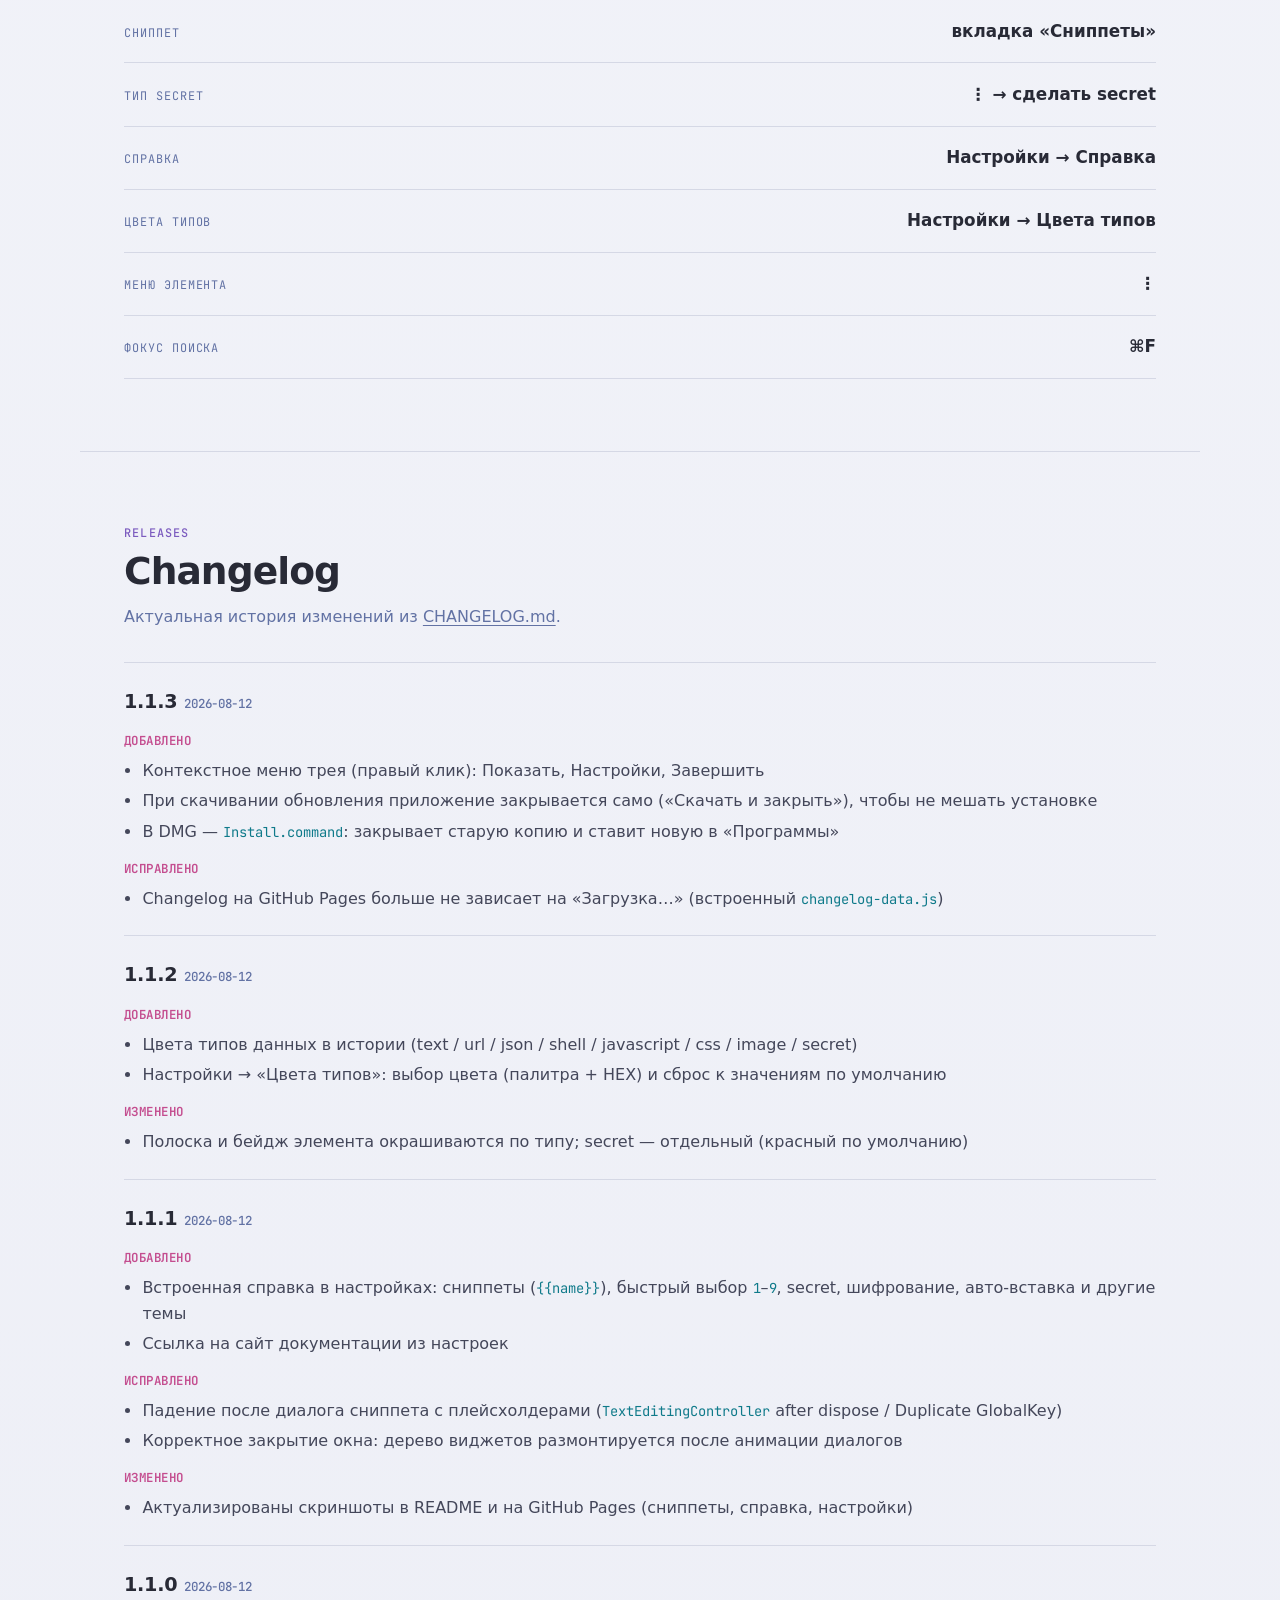
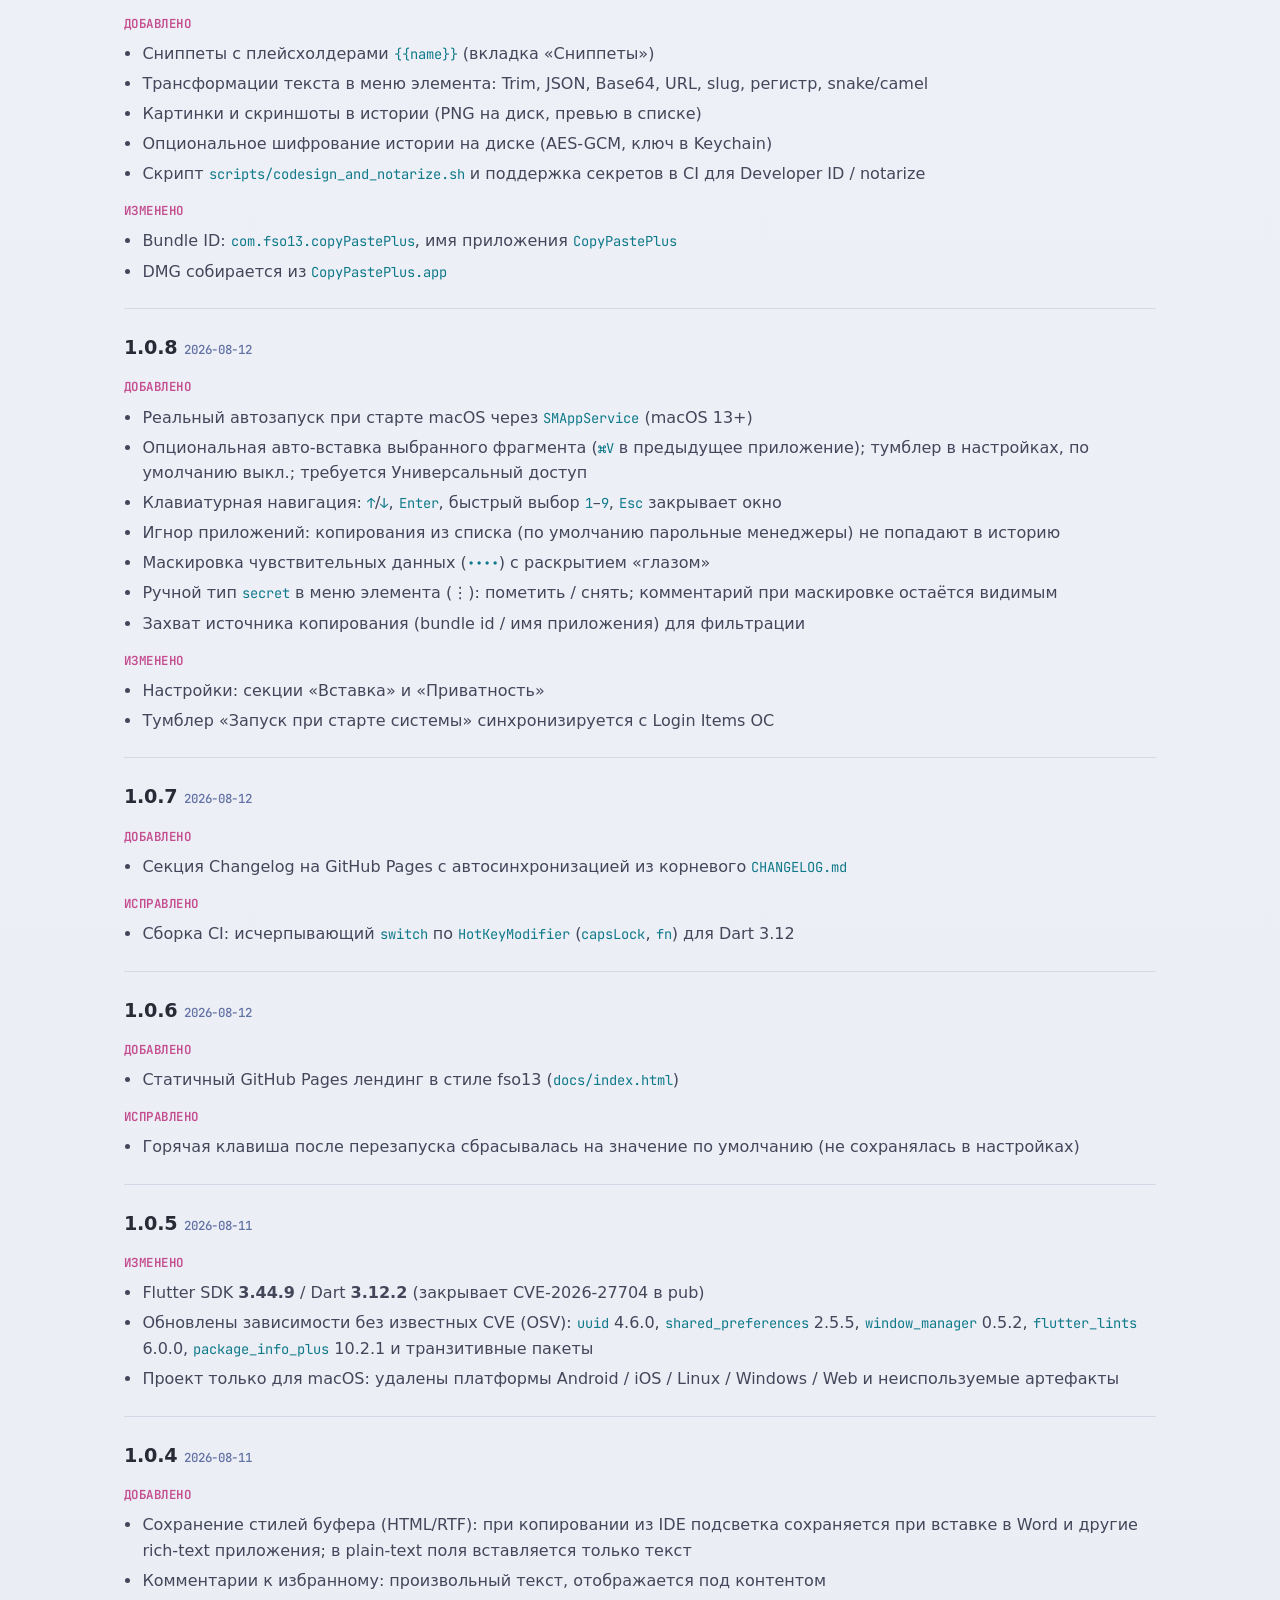
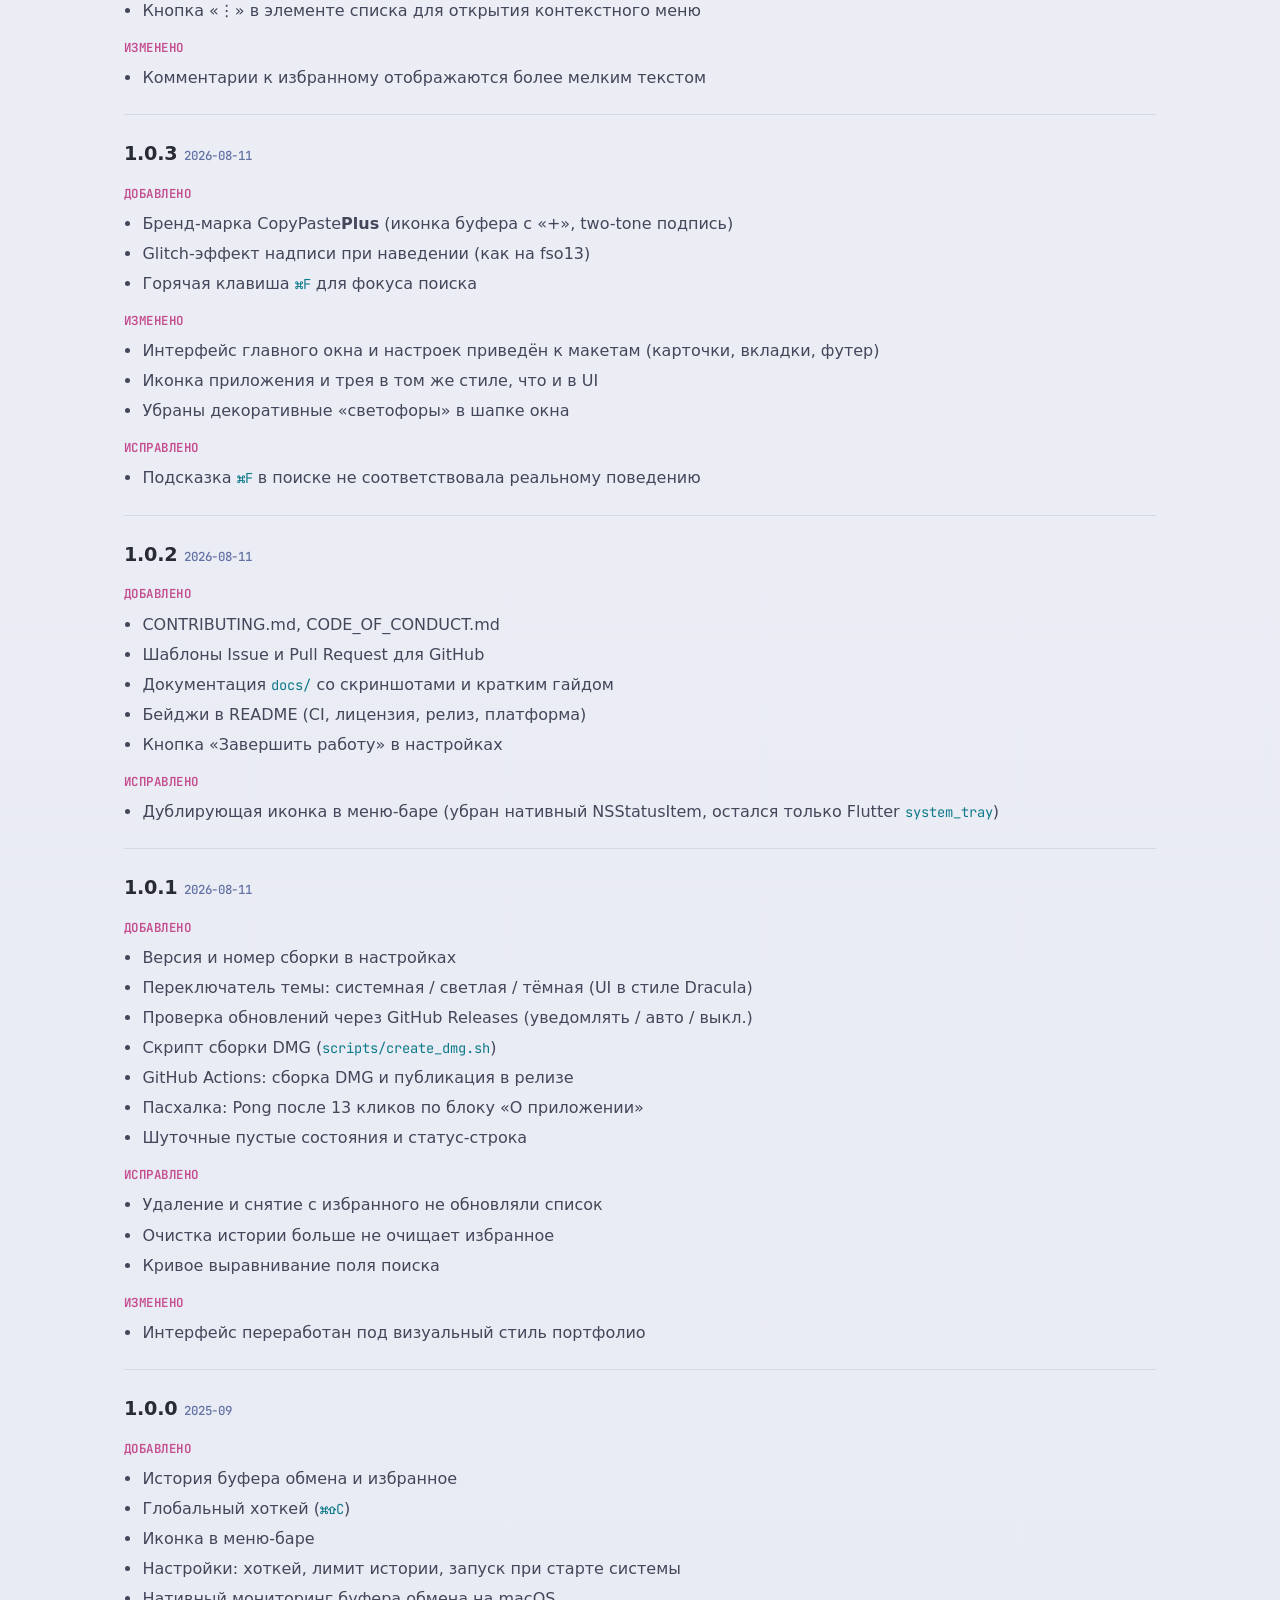
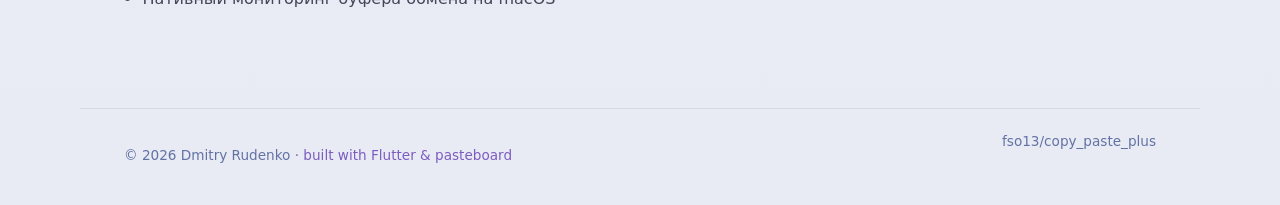
==== commit 07f50d34: "1.1.3" ====
--- a/docs/index.html
+++ b/docs/index.html
@@ -199,7 +199,7 @@
           </div>
           <div class="job-body">
             <h3>Меню-бар и ⌘⇧C</h3>
-            <p>Глобальный хоткей, иконка в меню-баре, темы system / light / Dracula-inspired dark и проверка обновлений через GitHub Releases.</p>
+            <p>Глобальный хоткей, иконка в меню-баре с меню по правому клику (Показать / Настройки / Завершить), темы и проверка обновлений через GitHub Releases.</p>
           </div>
         </li>
       </ol>
@@ -259,7 +259,7 @@
           <span class="step-num">02</span>
           <div>
             <h3>Перетащите в Applications</h3>
-            <p>Откройте образ и положите <strong>CopyPastePlus</strong> в папку «Программы».</p>
+            <p>Откройте образ и положите <strong>CopyPastePlus</strong> в «Программы», либо запустите <strong>Install.command</strong> — он закроет старую версию и установит новую.</p>
           </div>
         </li>
         <li>
@@ -302,7 +302,8 @@
         <h2>Быстрые действия</h2>
       </div>
       <ul class="contacts reveal">
-        <li><span>Показать / скрыть</span><strong>⌘⇧C или иконка в меню-баре</strong></li>
+        <li><span>Показать / скрыть</span><strong>⌘⇧C или левый клик по трею</strong></li>
+        <li><span>Меню трея</span><strong>правый клик → Показать / Настройки / Завершить</strong></li>
         <li><span>Вставить из истории</span><strong>Клик / Enter / 1–9</strong></li>
         <li><span>Навигация</span><strong>↑ / ↓</strong></li>
         <li><span>В избранное</span><strong>★</strong></li>
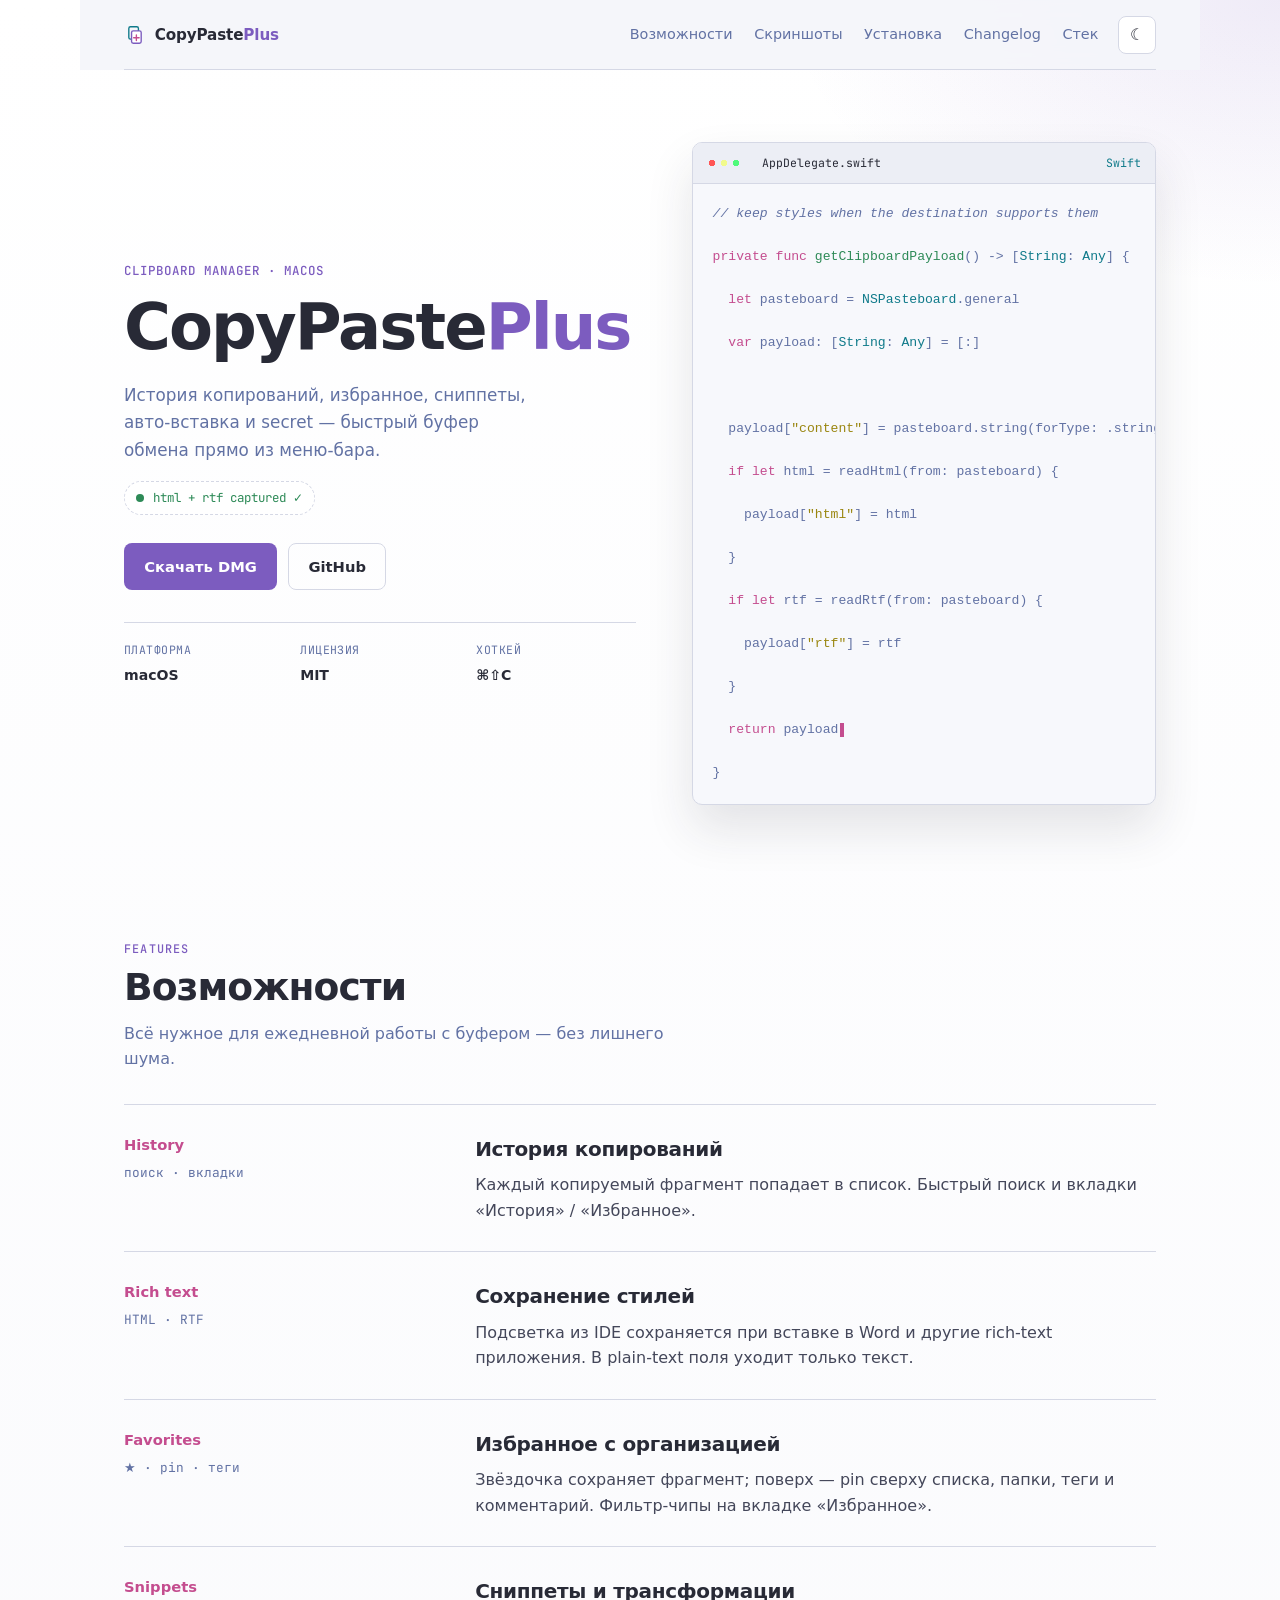
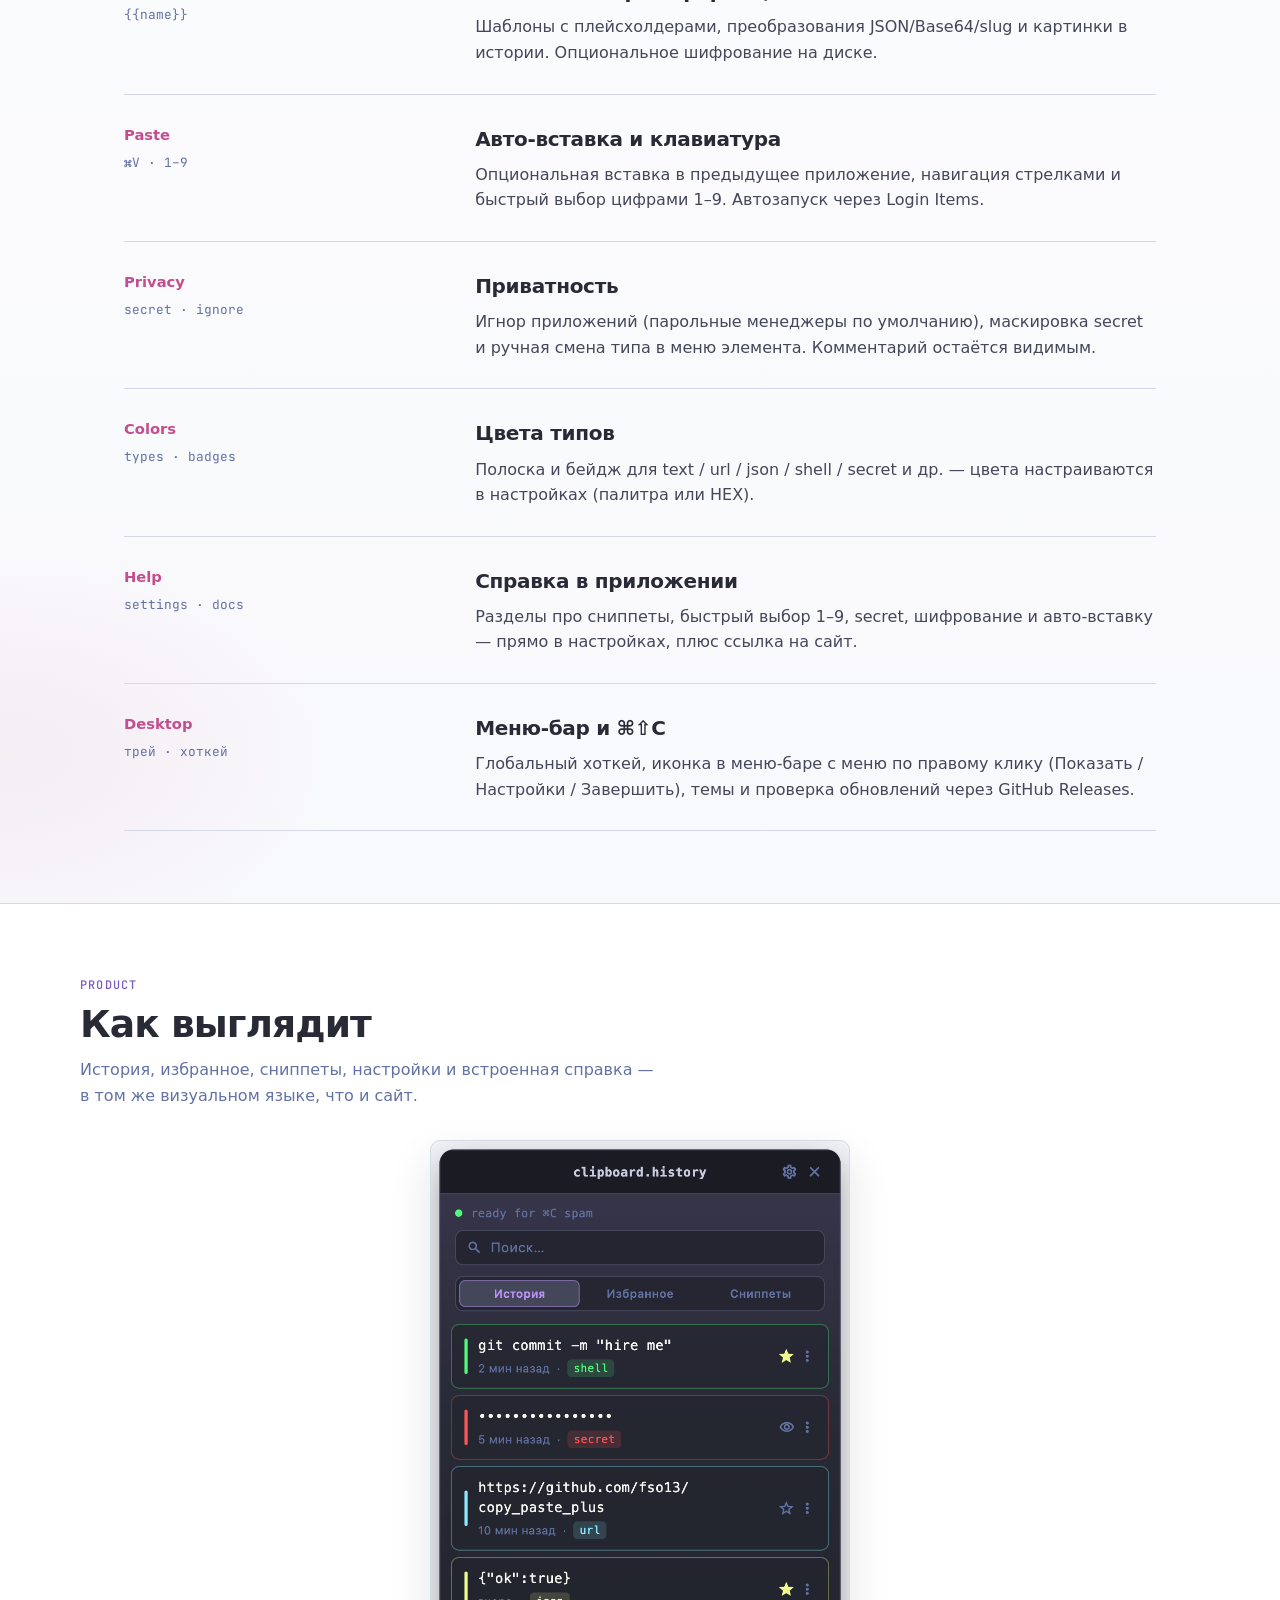
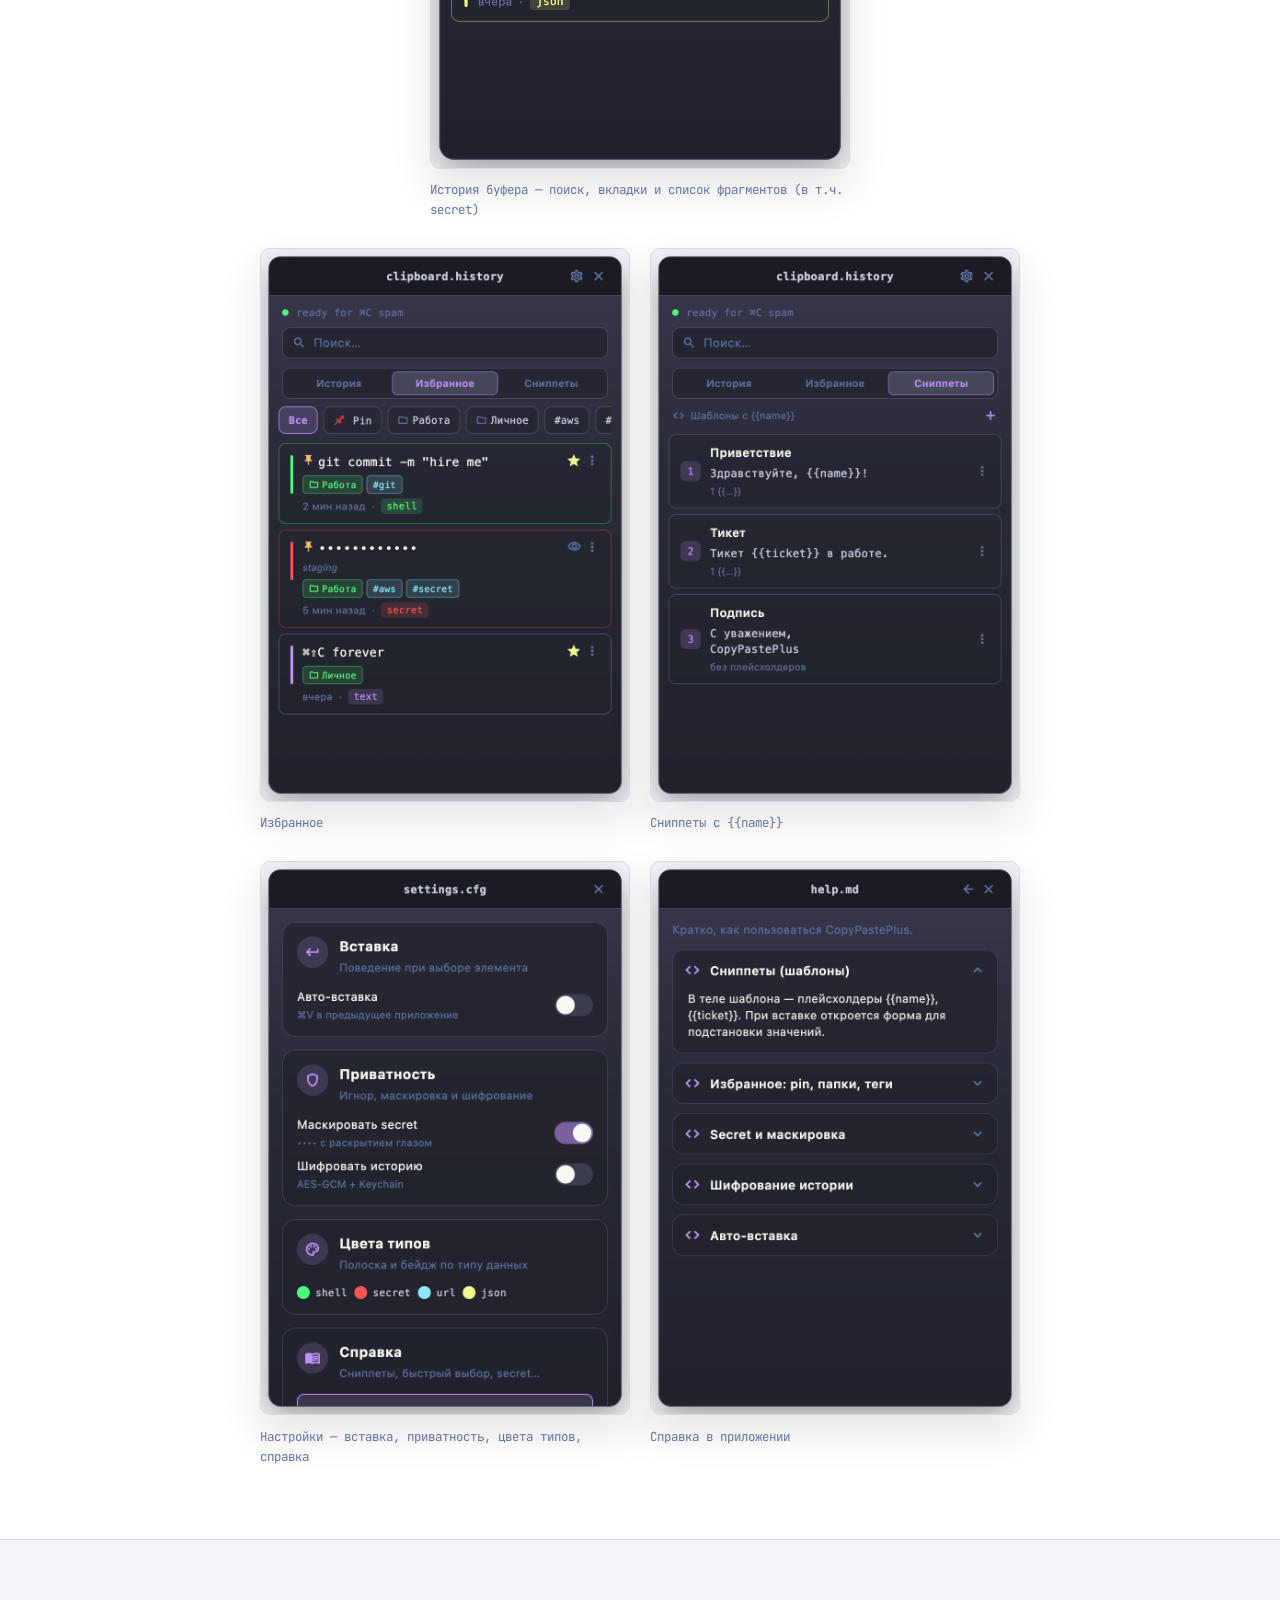
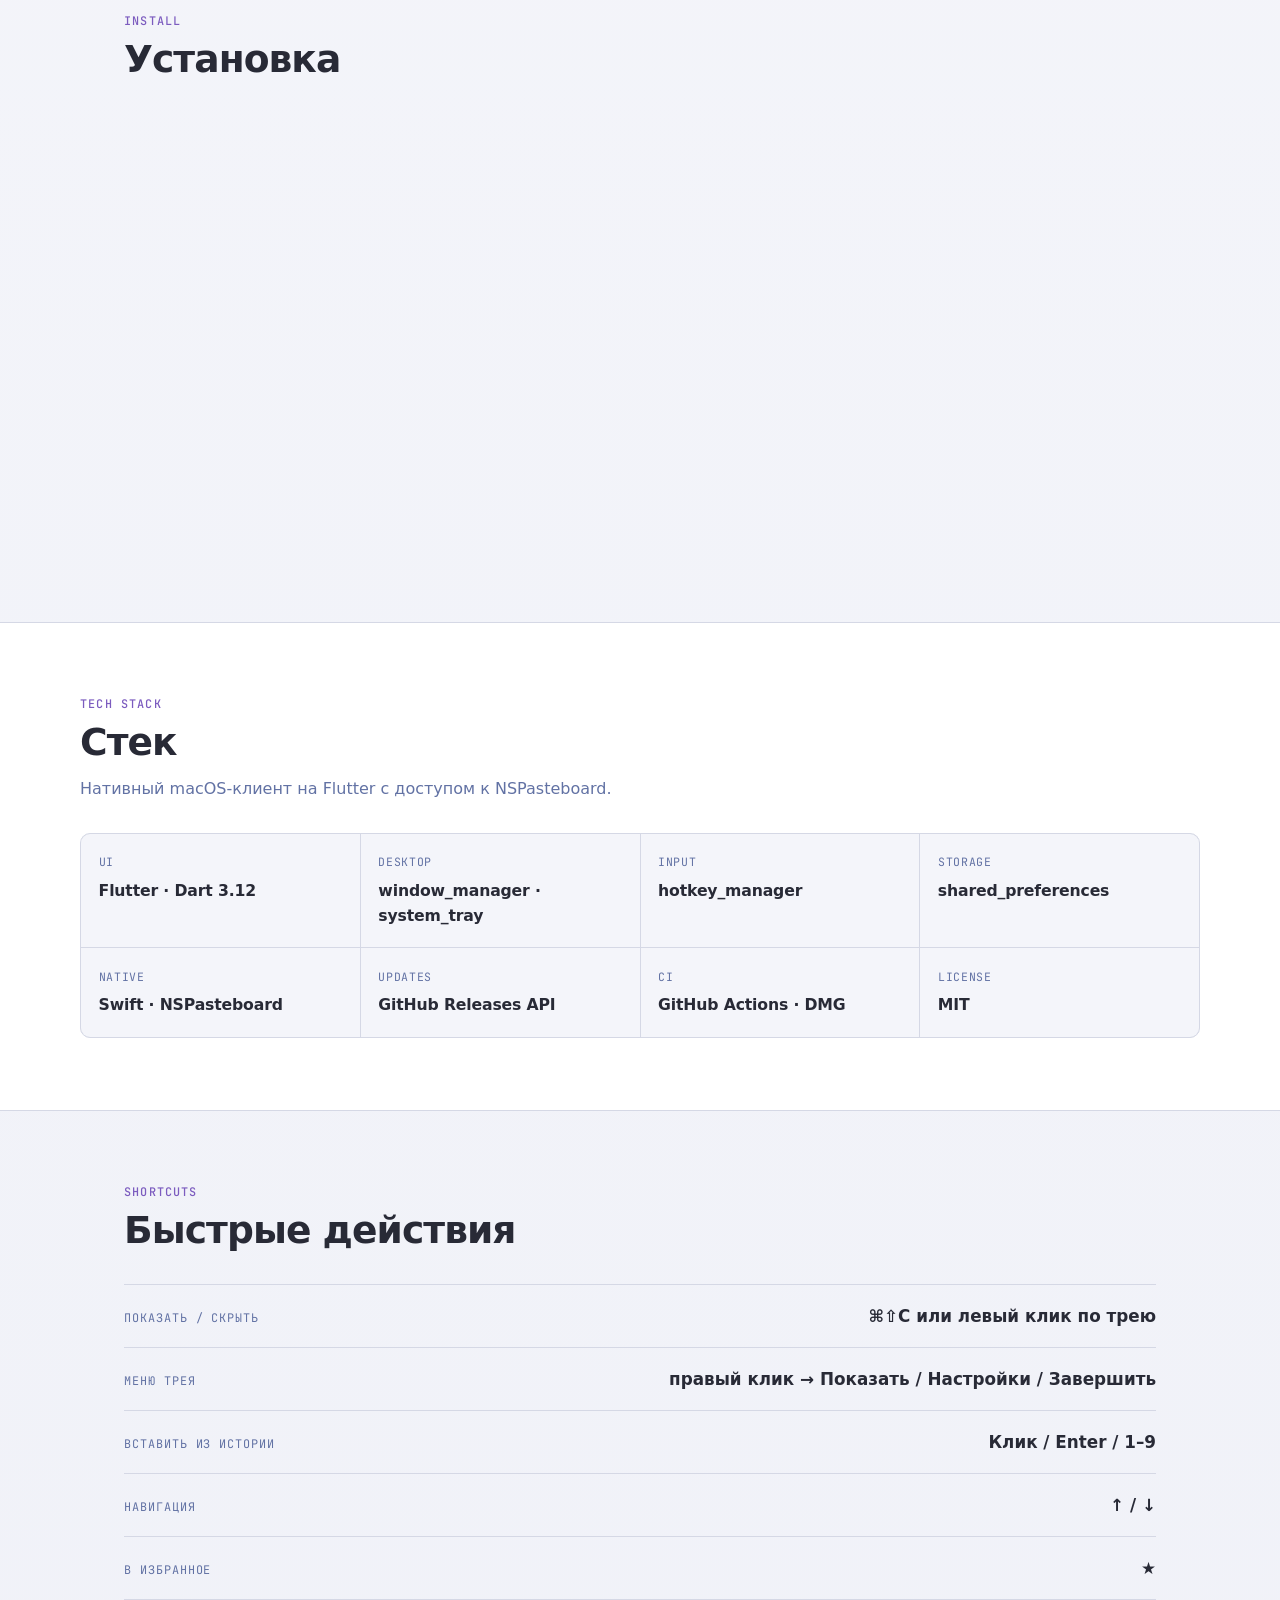
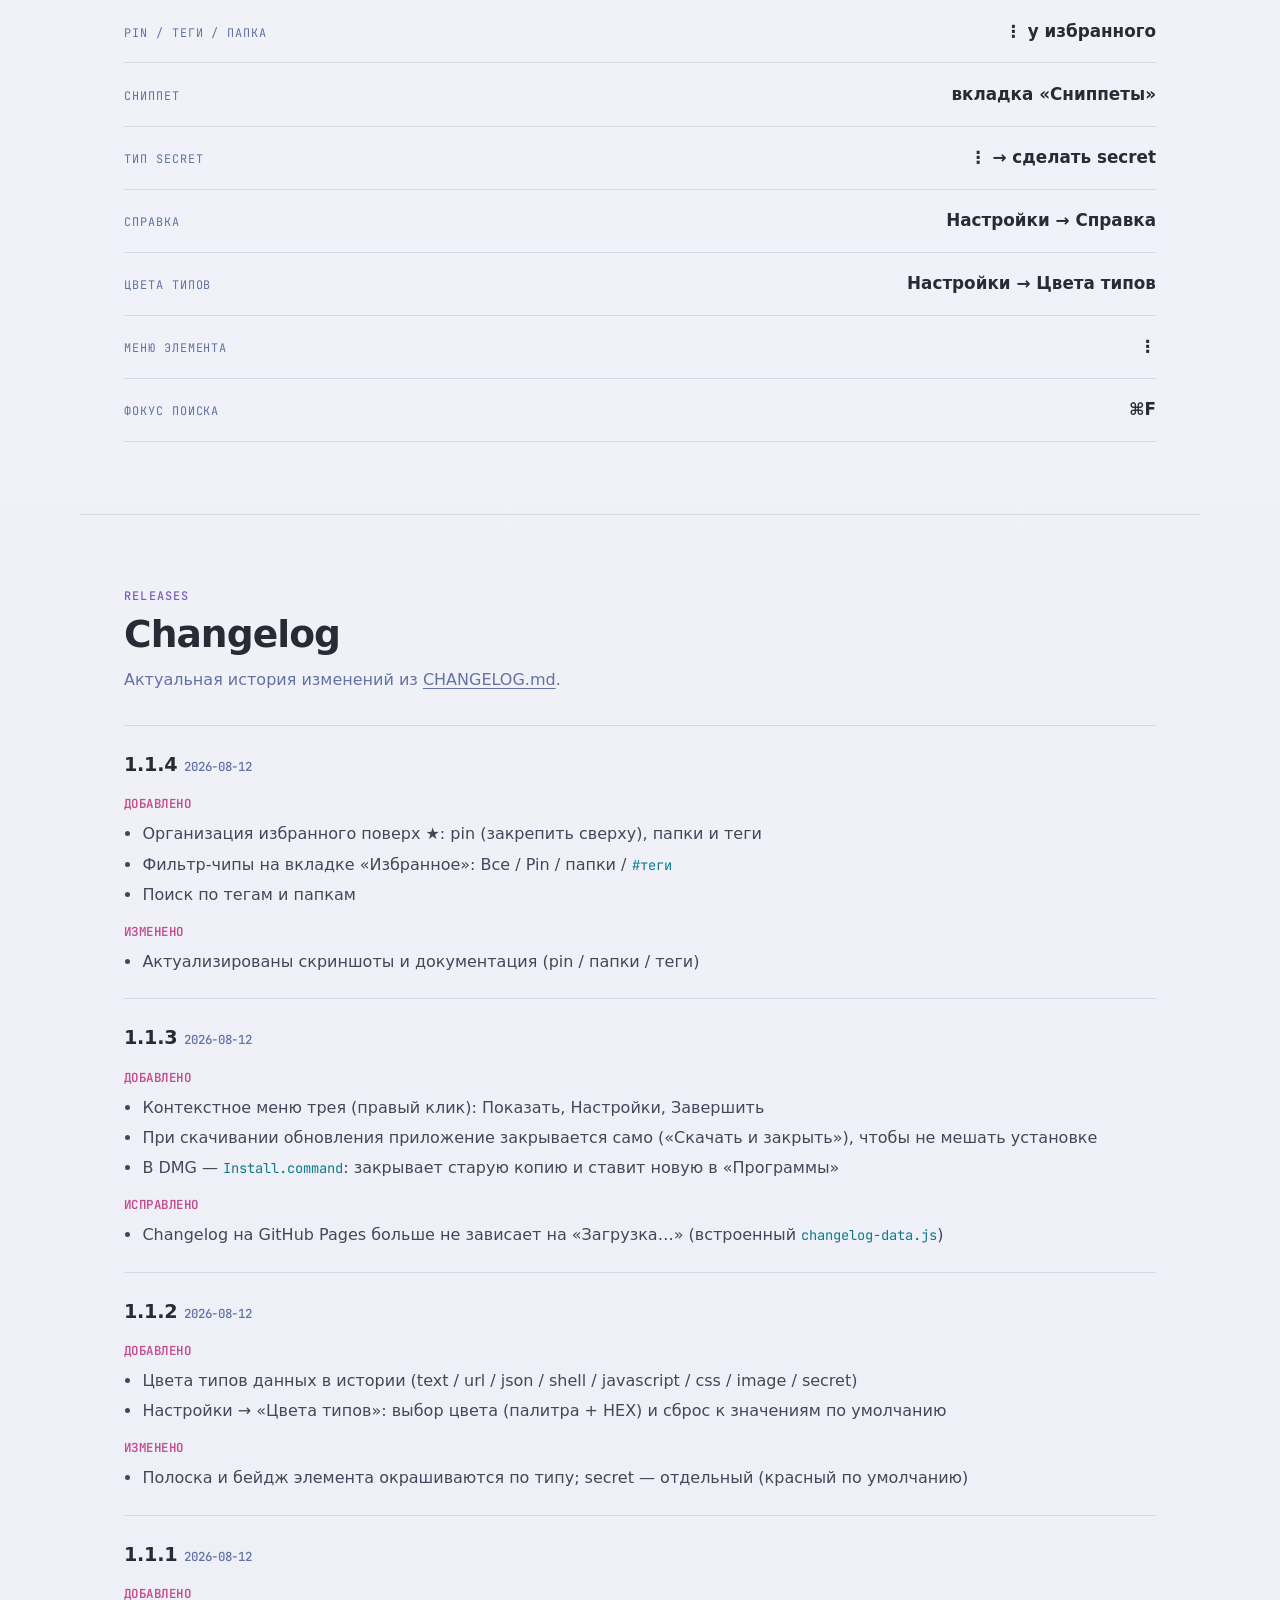
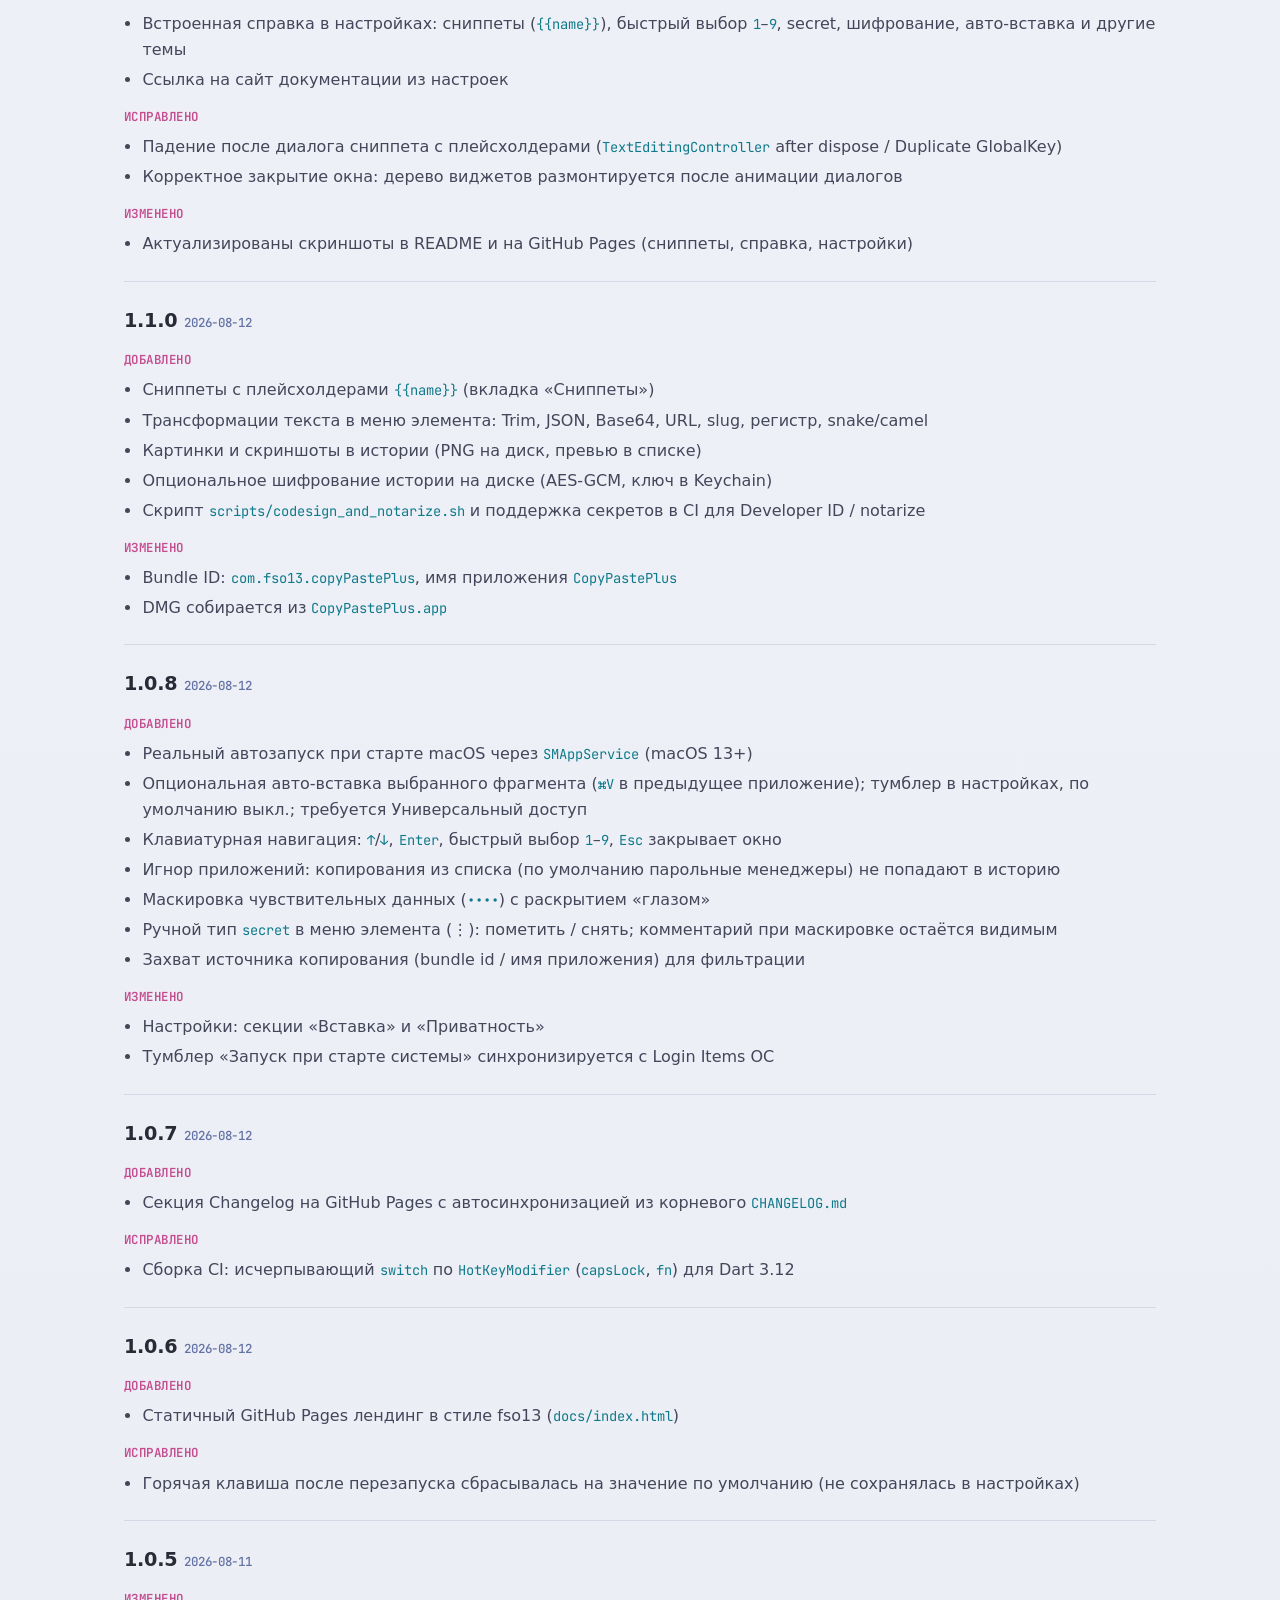
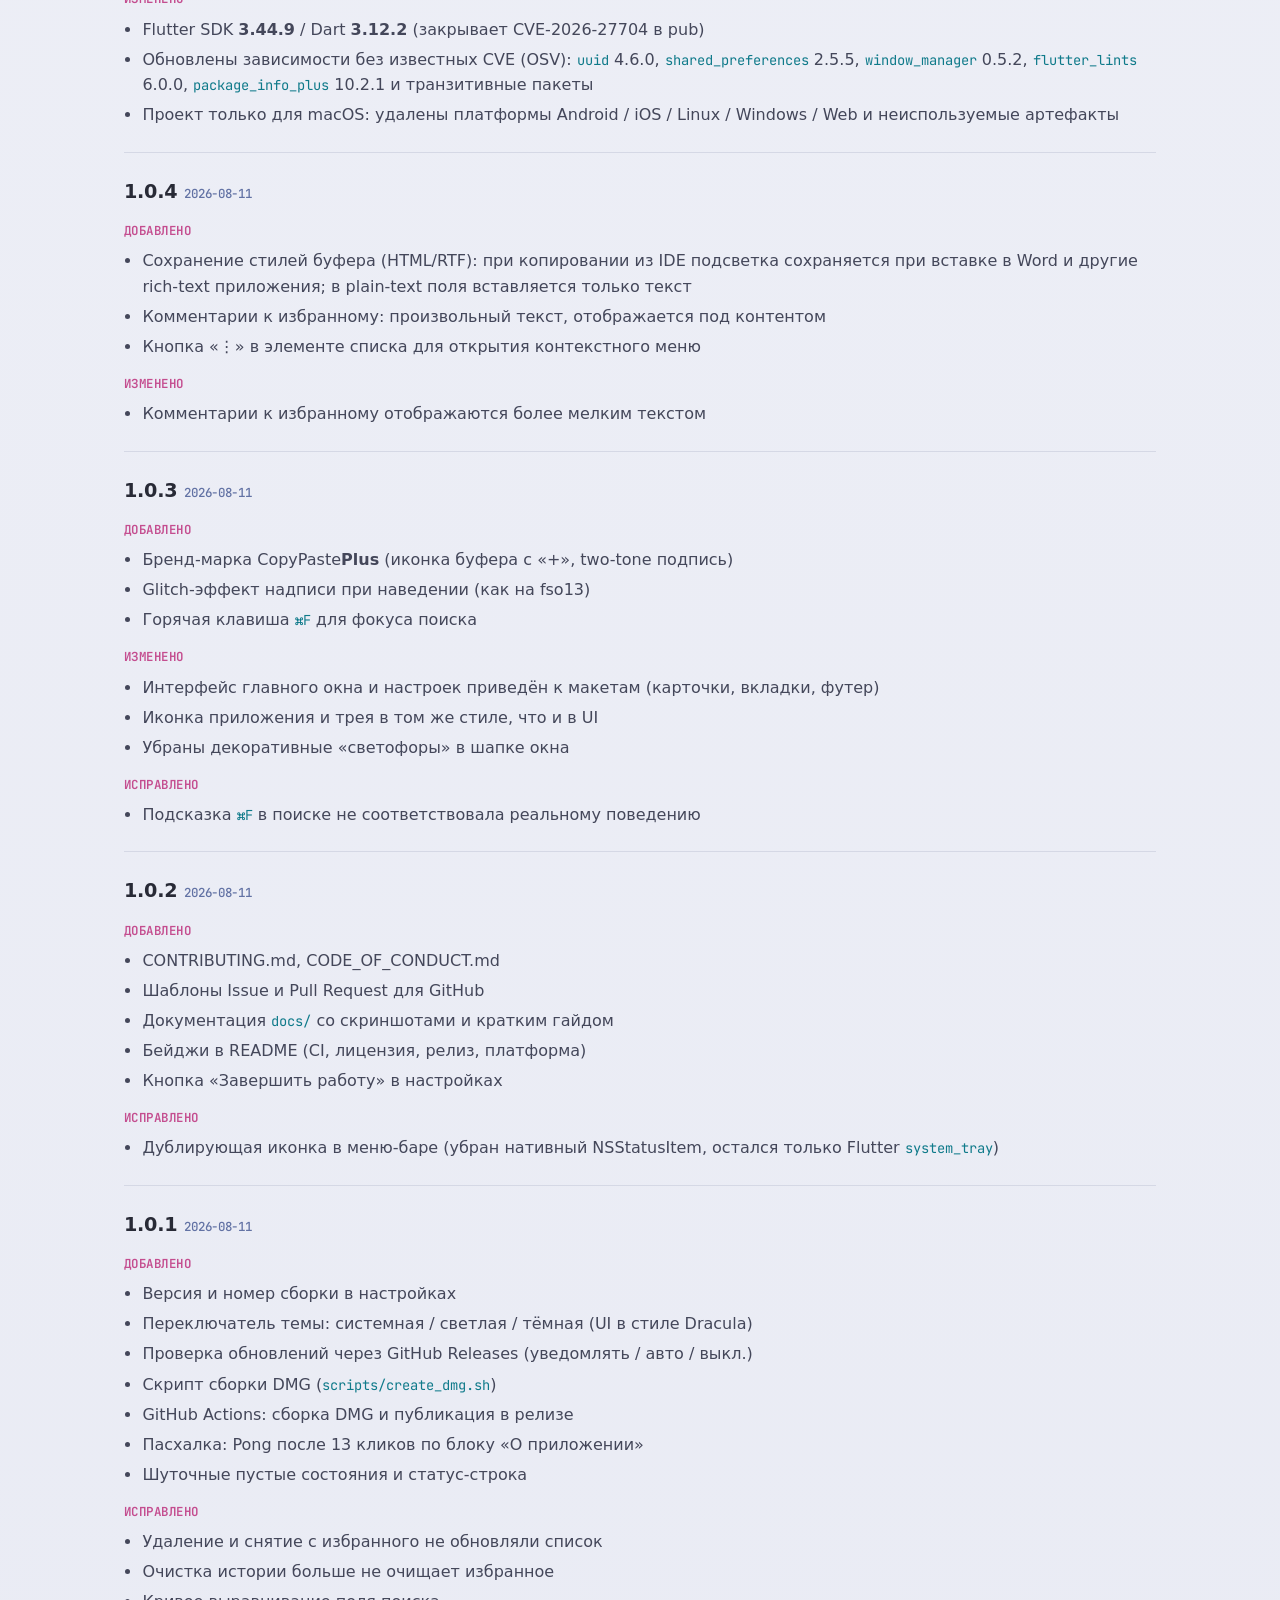
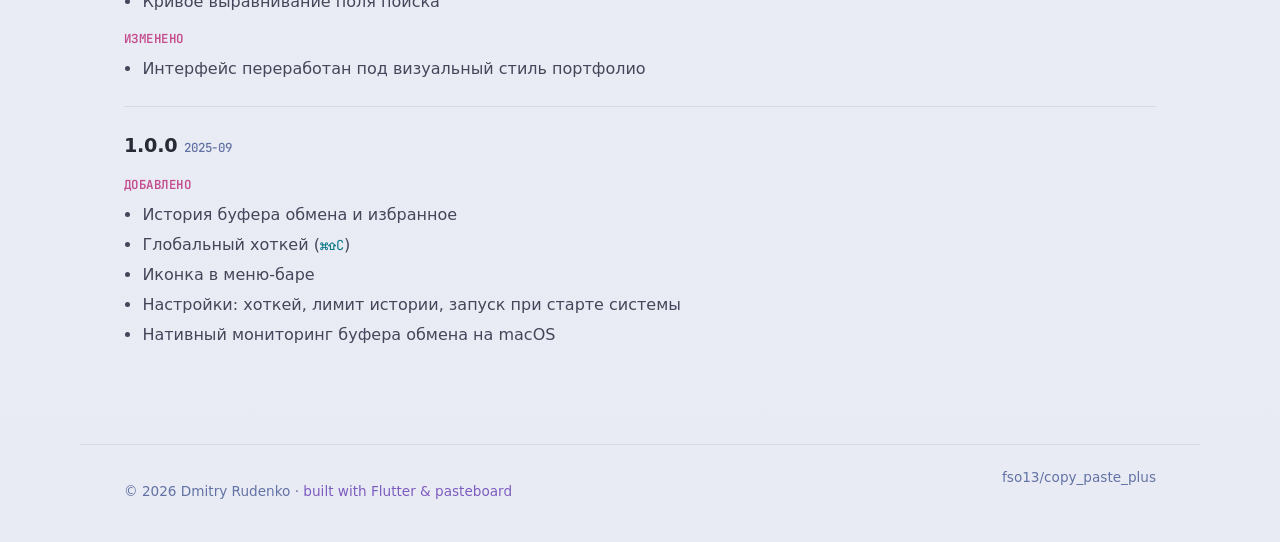
==== commit effcbca0: "1.1.4" ====
--- a/docs/index.html
+++ b/docs/index.html
@@ -135,11 +135,11 @@
         <li class="job reveal">
           <div class="job-meta">
             <span class="job-role">Favorites</span>
-            <time>★ · комментарии</time>
-          </div>
-          <div class="job-body">
-            <h3>Избранное с заметками</h3>
-            <p>Закрепляйте нужные фрагменты и добавляйте произвольный комментарий — он отображается под контентом.</p>
+            <time>★ · pin · теги</time>
+          </div>
+          <div class="job-body">
+            <h3>Избранное с организацией</h3>
+            <p>Звёздочка сохраняет фрагмент; поверх — pin сверху списка, папки, теги и комментарий. Фильтр-чипы на вкладке «Избранное».</p>
           </div>
         </li>
         <li class="job reveal">
@@ -307,6 +307,7 @@
         <li><span>Вставить из истории</span><strong>Клик / Enter / 1–9</strong></li>
         <li><span>Навигация</span><strong>↑ / ↓</strong></li>
         <li><span>В избранное</span><strong>★</strong></li>
+        <li><span>Pin / теги / папка</span><strong>⋮ у избранного</strong></li>
         <li><span>Сниппет</span><strong>вкладка «Сниппеты»</strong></li>
         <li><span>Тип secret</span><strong>⋮ → сделать secret</strong></li>
         <li><span>Справка</span><strong>Настройки → Справка</strong></li>
